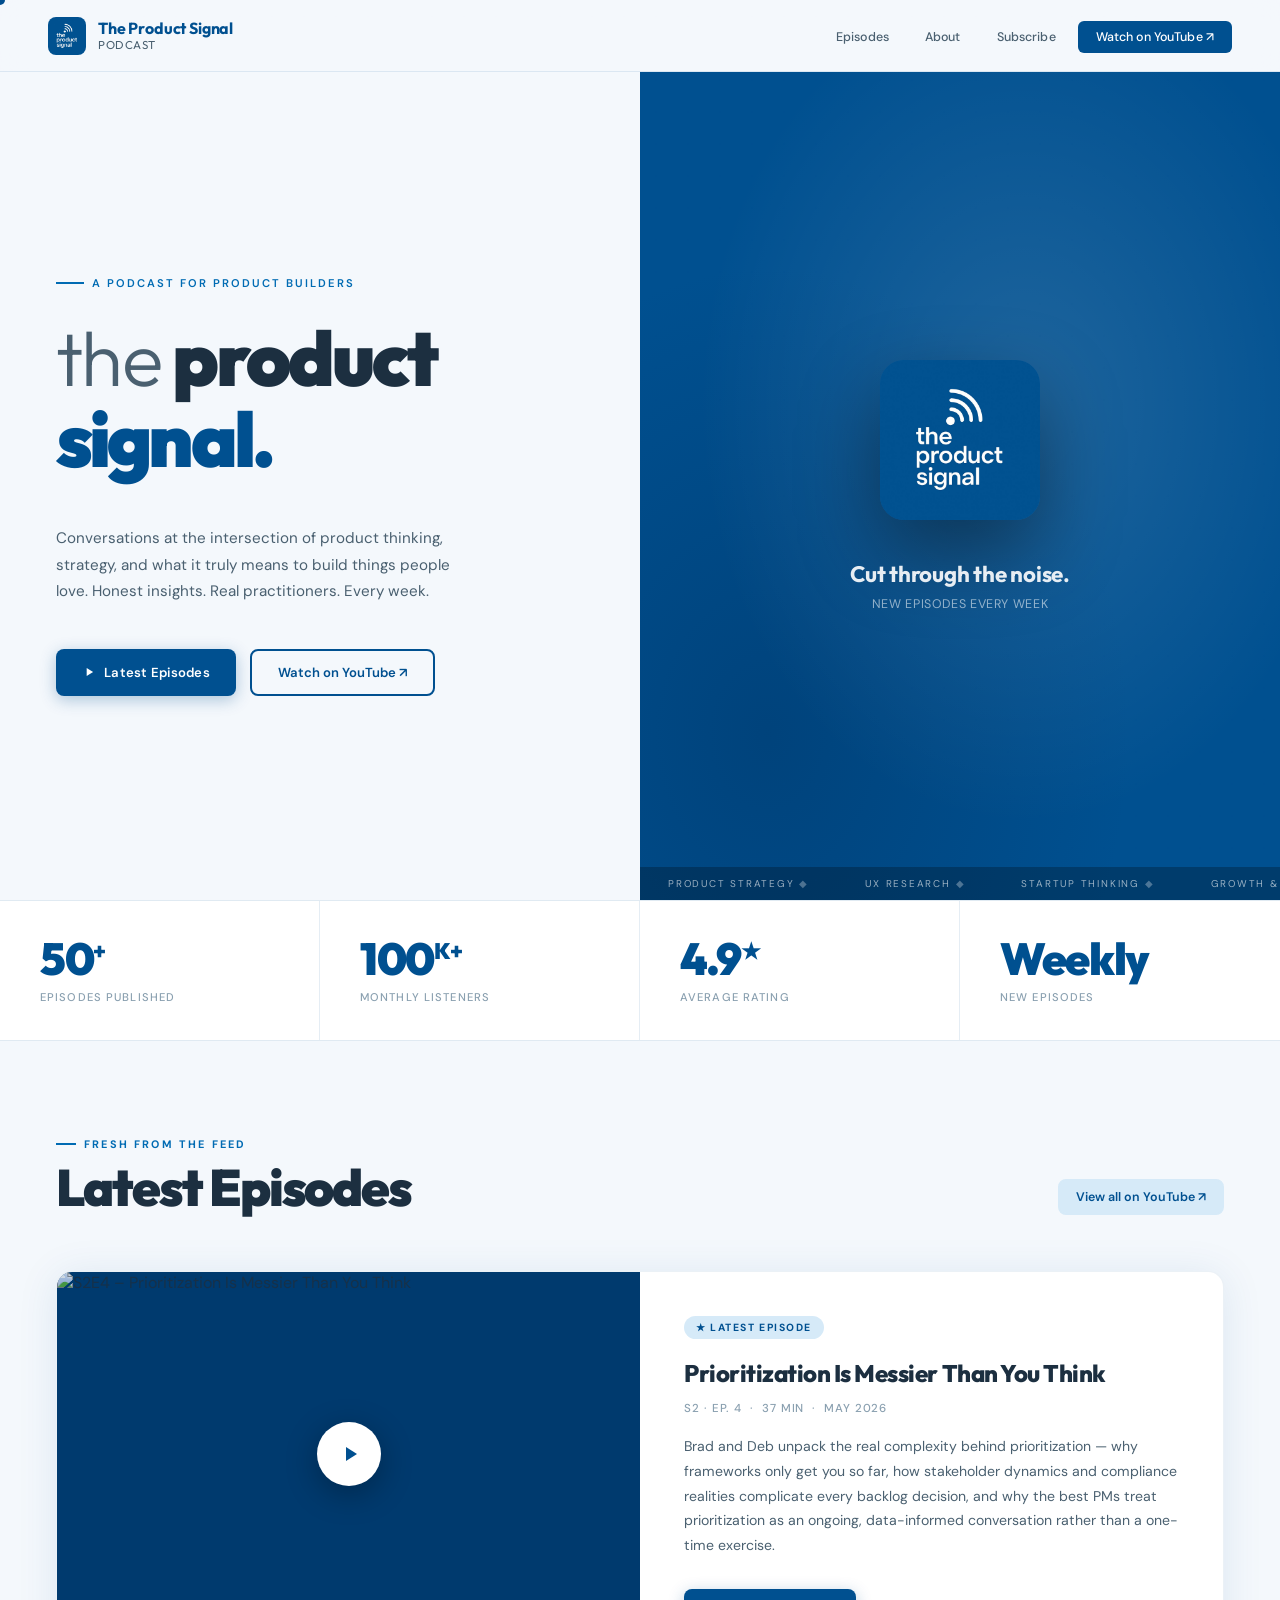
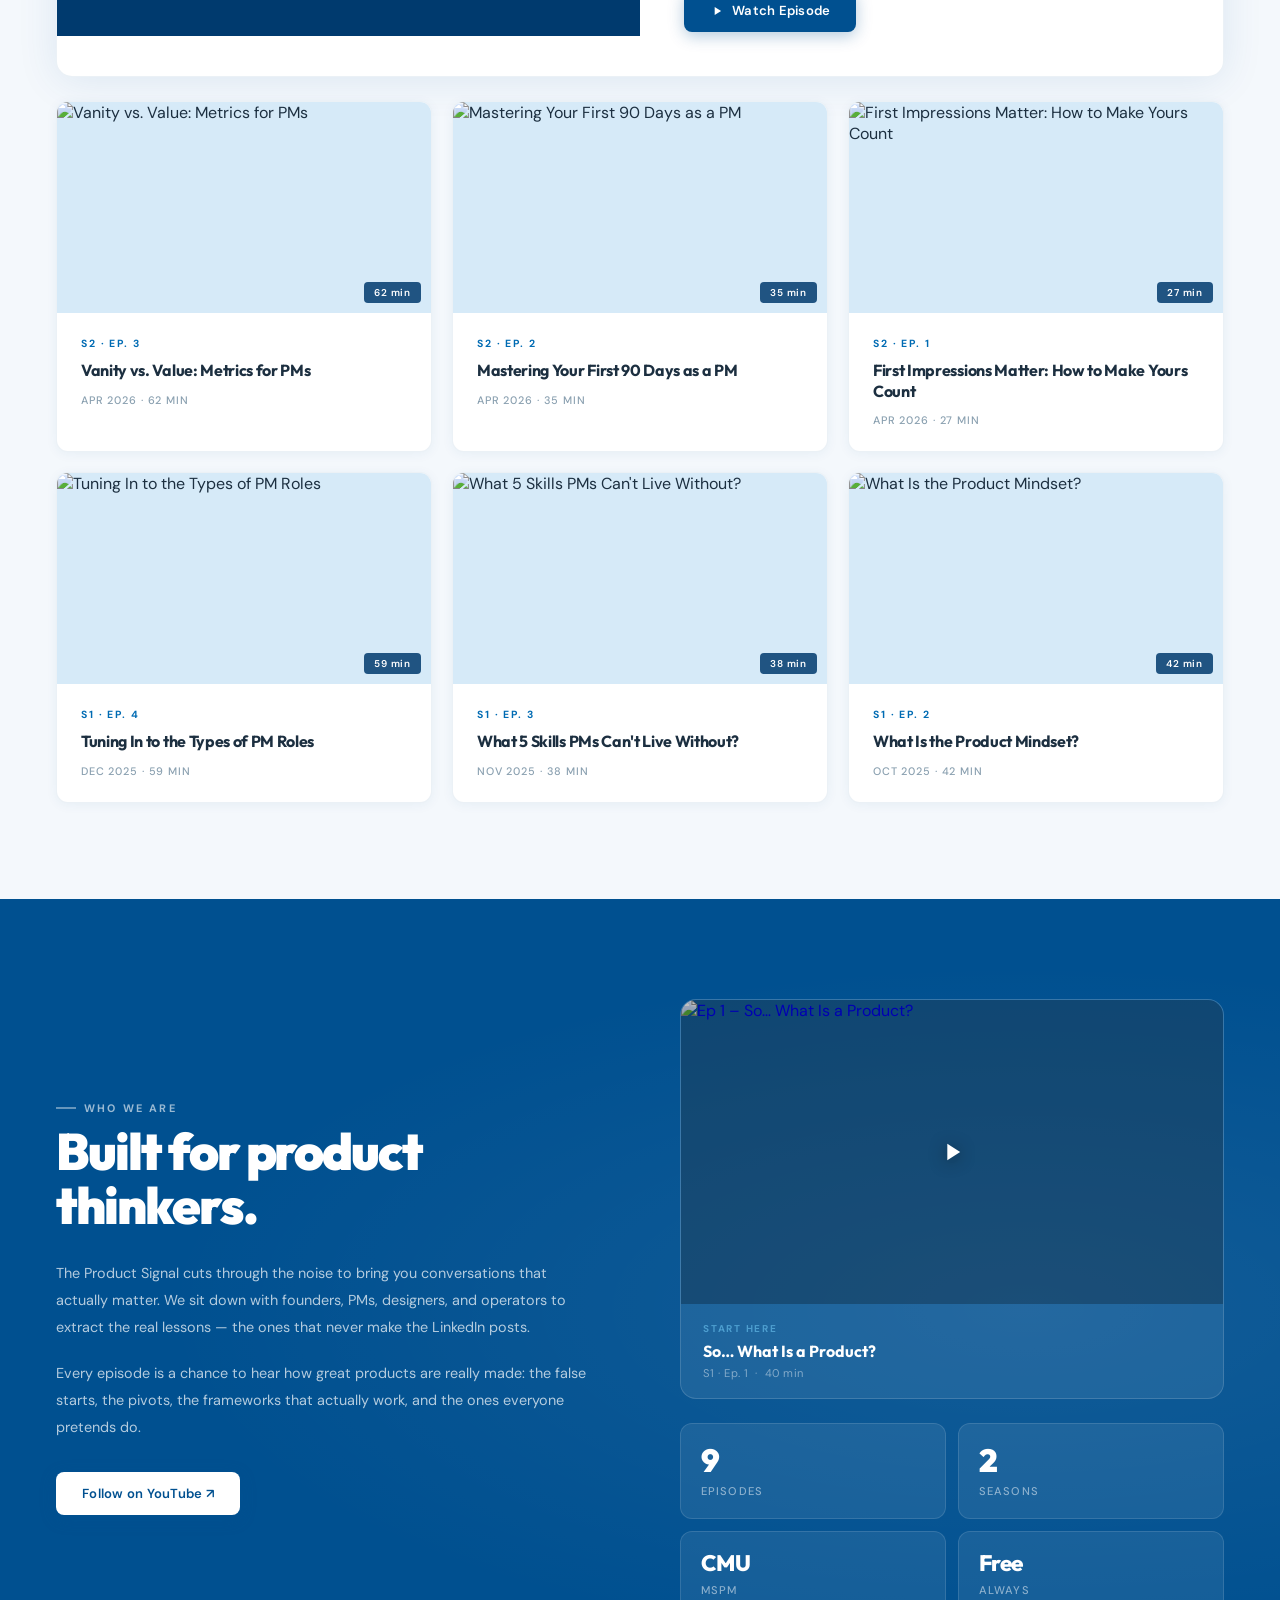
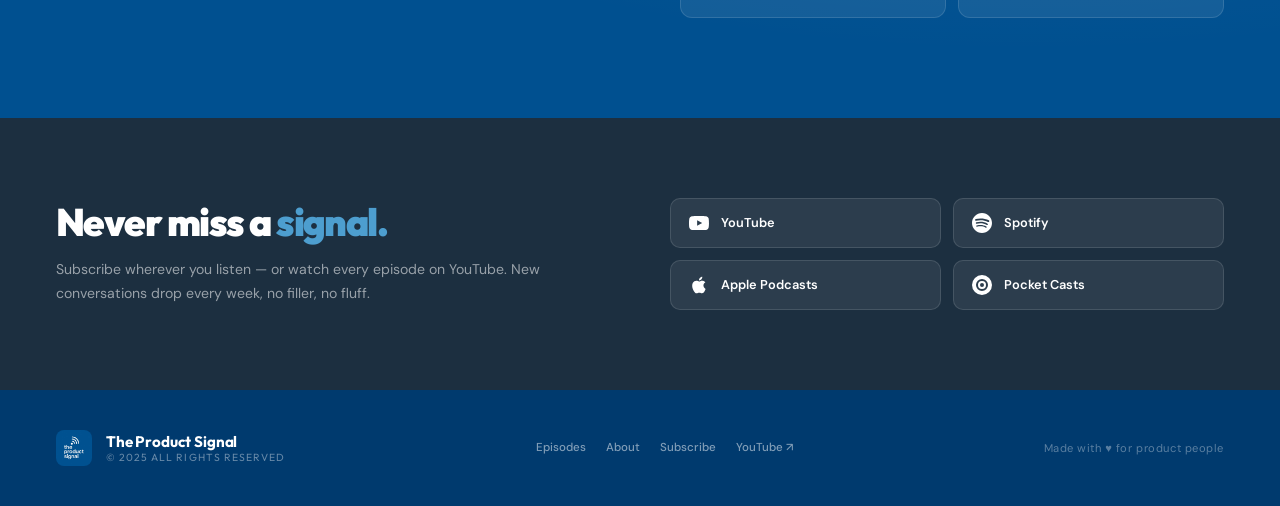
==== index.html @ 803beaf7 "Replace placeholder episode data with real YouTube content - Swap all picsum.photos thumbnails for r" ====
<!DOCTYPE html>
<html lang="en">
<head>
<meta charset="UTF-8">
<meta name="viewport" content="width=device-width, initial-scale=1.0">
<title>The Product Signal — Podcast</title>
<link rel="preconnect" href="https://fonts.googleapis.com">
<link rel="preconnect" href="https://fonts.gstatic.com" crossorigin>
<link href="https://fonts.googleapis.com/css2?family=Outfit:wght@300;400;500;600;700;800;900&family=DM+Sans:ital,opsz,wght@0,9..40,300;0,9..40,400;0,9..40,500;0,9..40,600;1,9..40,400&display=swap" rel="stylesheet">

<style>
  /* ════════════════════════════════════════
     COLOR PALETTE — derived from logo
     ════════════════════════════════════════
     Primary Blue   #005090  (logo bg, dominant)
     Deep Blue      #003a6e  (darker depth)
     Royal Blue     #006bb3  (mid highlight)
     Sky Blue       #4d9ecf  (lighter accent)
     Ice Blue       #d6eaf8  (very light tint)
     White          #ffffff  (logo text/icons)
     Off-White      #f4f8fc  (page background)
     Slate          #2c3e50  (dark text)
  ════════════════════════════════════════ */

  :root {
    --primary:    #005090;
    --primary-dk: #003a6e;
    --primary-lt: #006bb3;
    --accent:     #4d9ecf;
    --ice:        #d6eaf8;
    --white:      #ffffff;
    --off-white:  #f4f8fc;
    --slate:      #1c2f40;
    --slate-mid:  #4a6070;
    --slate-lt:   #8aa0b0;
    --card-bg:    #eaf3fb;
  }

  *, *::before, *::after { box-sizing: border-box; margin: 0; padding: 0; }
  html { scroll-behavior: smooth; }

  body {
    font-family: 'DM Sans', sans-serif;
    background: var(--off-white);
    color: var(--slate);
    overflow-x: hidden;
    cursor: none;
  }

  /* Custom cursor */
  .cursor {
    position: fixed;
    width: 10px; height: 10px;
    background: var(--primary);
    border-radius: 50%;
    pointer-events: none;
    z-index: 9999;
    transform: translate(-50%, -50%);
    transition: width 0.2s ease, height 0.2s ease, opacity 0.2s;
    mix-blend-mode: multiply;
  }
  .cursor.hover { width: 36px; height: 36px; opacity: 0.4; }

  /* Subtle dot-grid background */
  body::after {
    content: '';
    position: fixed; inset: 0;
    background-image: radial-gradient(circle, #005090 1px, transparent 1px);
    background-size: 32px 32px;
    opacity: 0.04;
    pointer-events: none;
    z-index: 0;
  }

  /* ─── NAV ─── */
  nav {
    position: fixed; top: 0; left: 0; right: 0;
    display: flex; justify-content: space-between; align-items: center;
    padding: 0 48px;
    height: 72px;
    background: rgba(244, 248, 252, 0.88);
    backdrop-filter: blur(12px);
    -webkit-backdrop-filter: blur(12px);
    border-bottom: 1px solid rgba(0, 80, 144, 0.1);
    z-index: 100;
  }

  .nav-logo {
    display: flex; align-items: center; gap: 12px;
    text-decoration: none;
  }

  .nav-logo img {
    height: 38px; width: 38px;
    border-radius: 8px;
    object-fit: cover;
  }

  .nav-logo-text {
    font-family: 'Outfit', sans-serif;
    font-weight: 700;
    font-size: 1rem;
    color: var(--primary);
    letter-spacing: -0.01em;
    line-height: 1.2;
  }

  .nav-logo-text span {
    display: block;
    font-weight: 400;
    font-size: 0.72rem;
    color: var(--slate-mid);
    letter-spacing: 0.05em;
    text-transform: uppercase;
  }

  .nav-links { display: flex; gap: 8px; list-style: none; align-items: center; }

  .nav-links a {
    font-size: 0.78rem;
    font-weight: 500;
    letter-spacing: 0.01em;
    text-decoration: none;
    color: var(--slate-mid);
    padding: 6px 14px;
    border-radius: 6px;
    transition: background 0.2s, color 0.2s;
  }

  .nav-links a:hover { background: var(--ice); color: var(--primary); }

  .nav-links .nav-cta {
    background: var(--primary);
    color: white;
    padding: 8px 18px;
  }

  .nav-links .nav-cta:hover { background: var(--primary-dk); color: white; }

  /* ─── HERO ─── */
  .hero {
    min-height: 100vh;
    display: grid;
    grid-template-columns: 1fr 1fr;
    position: relative; overflow: hidden;
    padding-top: 72px;
  }

  .hero-left {
    padding: 80px 56px 80px 56px;
    display: flex; flex-direction: column; justify-content: center;
    position: relative; z-index: 2;
    background: var(--off-white);
  }

  .hero-eyebrow {
    display: inline-flex; align-items: center; gap: 8px;
    font-size: 0.7rem; font-weight: 600;
    letter-spacing: 0.18em; text-transform: uppercase;
    color: var(--primary-lt);
    margin-bottom: 28px;
    opacity: 0; animation: fadeUp 0.7s ease 0.2s forwards;
  }

  .hero-eyebrow::before {
    content: '';
    display: block; width: 28px; height: 2px;
    background: var(--primary-lt);
  }

  .hero-title {
    font-family: 'Outfit', sans-serif;
    font-size: clamp(3.2rem, 6vw, 5.5rem);
    font-weight: 900;
    line-height: 1.05;
    letter-spacing: -0.04em;
    color: var(--slate);
    padding-bottom: 0.1em;
    overflow: visible;
    opacity: 0; animation: fadeUp 0.7s ease 0.35s forwards;
  }

  .hero-title .word-signal {
    color: var(--primary);
    display: block;
    padding-bottom: 0.08em;
    font-weight: 900;
    letter-spacing: -0.05em;
  }

  .hero-title .word-the { color: var(--slate-mid); font-weight: 300; letter-spacing: -0.02em; }

  .hero-desc {
    margin-top: 32px;
    font-size: 0.95rem; line-height: 1.75;
    color: var(--slate-mid);
    max-width: 400px;
    opacity: 0; animation: fadeUp 0.7s ease 0.5s forwards;
  }

  .hero-cta {
    margin-top: 44px;
    display: flex; gap: 14px; flex-wrap: wrap;
    opacity: 0; animation: fadeUp 0.7s ease 0.65s forwards;
  }

  .btn-primary {
    display: inline-flex; align-items: center; gap: 8px;
    padding: 13px 26px;
    background: var(--primary); color: white;
    font-family: 'DM Sans', sans-serif;
    font-size: 0.82rem; font-weight: 600;
    letter-spacing: 0.02em;
    text-decoration: none; border: none;
    border-radius: 8px; cursor: pointer;
    transition: background 0.2s, transform 0.15s, box-shadow 0.2s;
    box-shadow: 0 4px 16px rgba(0,80,144,0.3);
  }

  .btn-primary:hover {
    background: var(--primary-dk);
    transform: translateY(-2px);
    box-shadow: 0 8px 24px rgba(0,80,144,0.4);
  }

  .btn-secondary {
    display: inline-flex; align-items: center; gap: 8px;
    padding: 13px 26px;
    background: transparent; color: var(--primary);
    font-family: 'DM Sans', sans-serif;
    font-size: 0.82rem; font-weight: 600;
    text-decoration: none;
    border: 2px solid var(--primary);
    border-radius: 8px; cursor: pointer;
    transition: background 0.2s, color 0.2s;
  }

  .btn-secondary:hover { background: var(--primary); color: white; }

  /* Hero right — branded panel */
  .hero-right {
    background: var(--primary);
    position: relative; overflow: hidden;
    display: flex; align-items: center; justify-content: center;
  }

  /* Subtle radial shimmer */
  .hero-right::before {
    content: '';
    position: absolute; inset: 0;
    background: radial-gradient(ellipse at 60% 40%, rgba(255,255,255,0.12) 0%, transparent 60%),
                radial-gradient(ellipse at 20% 80%, rgba(0,58,110,0.6) 0%, transparent 50%);
  }

  .hero-art {
    position: relative; z-index: 2;
    display: flex; flex-direction: column;
    align-items: center; gap: 40px;
    padding: 60px 40px;
  }

  .hero-logo-large {
    width: 160px; height: 160px;
    border-radius: 24px;
    overflow: hidden;
    box-shadow: 0 32px 80px rgba(0,0,0,0.4);
    opacity: 0; animation: fadeUp 0.8s ease 0.5s forwards;
  }

  .hero-logo-large img { width: 100%; height: 100%; object-fit: cover; }

  /* Signal rings around logo */
  .signal-rings {
    position: absolute;
    width: 400px; height: 400px;
    top: 50%; left: 50%;
    transform: translate(-50%, -50%);
  }

  .ring {
    position: absolute; border-radius: 50%;
    border: 1px solid rgba(255,255,255,0.15);
    top: 50%; left: 50%;
    transform: translate(-50%, -50%) scale(0);
    animation: expandRing 4s ease-out infinite;
  }

  .ring:nth-child(1) { width: 200px; height: 200px; animation-delay: 0s; border-color: rgba(255,255,255,0.3); }
  .ring:nth-child(2) { width: 280px; height: 280px; animation-delay: 1s; }
  .ring:nth-child(3) { width: 360px; height: 360px; animation-delay: 2s; }
  .ring:nth-child(4) { width: 440px; height: 440px; animation-delay: 3s; }

  .hero-tagline {
    text-align: center;
    color: rgba(255,255,255,0.9);
    font-family: 'Outfit', sans-serif;
    font-size: 1.4rem; font-weight: 700;
    letter-spacing: -0.01em;
    opacity: 0; animation: fadeUp 0.8s ease 0.7s forwards;
  }

  .hero-tagline small {
    display: block;
    font-family: 'DM Sans', sans-serif;
    font-size: 0.78rem; font-weight: 400;
    color: rgba(255,255,255,0.55);
    margin-top: 8px; letter-spacing: 0.05em;
    text-transform: uppercase;
  }

  /* Scrolling ticker */
  .hero-ticker {
    position: absolute; bottom: 0; left: 0; right: 0;
    background: rgba(0,0,0,0.25);
    padding: 10px 0; overflow: hidden;
  }

  .ticker-inner {
    display: flex; white-space: nowrap;
    animation: ticker 22s linear infinite;
    font-size: 0.62rem; letter-spacing: 0.18em;
    text-transform: uppercase; color: rgba(255,255,255,0.6);
  }

  .ticker-item { padding: 0 28px; flex-shrink: 0; }
  .ticker-dot { color: rgba(255,255,255,0.3); }

  /* ─── STATS ─── */
  .stats-band {
    display: grid; grid-template-columns: repeat(4, 1fr);
    border-top: 1px solid rgba(0,80,144,0.12);
    border-bottom: 1px solid rgba(0,80,144,0.12);
    background: white;
    position: relative; z-index: 1;
  }

  .stat {
    padding: 36px 40px;
    border-right: 1px solid rgba(0,80,144,0.1);
    transition: background 0.2s;
  }

  .stat:last-child { border-right: none; }
  .stat:hover { background: var(--ice); }

  .stat-num {
    font-family: 'Outfit', sans-serif;
    font-size: 2.8rem; font-weight: 900;
    letter-spacing: -0.03em;
    color: var(--primary); line-height: 1;
  }

  .stat-num sup { font-size: 1.4rem; }

  .stat-label {
    font-size: 0.7rem; font-weight: 500;
    letter-spacing: 0.1em; text-transform: uppercase;
    color: var(--slate-lt); margin-top: 8px;
  }

  /* ─── SECTION COMMON ─── */
  .section { padding: 96px 56px; }

  .section-header {
    display: flex; justify-content: space-between; align-items: flex-end;
    margin-bottom: 56px;
  }

  .section-label {
    font-size: 0.68rem; font-weight: 700;
    letter-spacing: 0.2em; text-transform: uppercase;
    color: var(--primary-lt); margin-bottom: 10px;
    display: flex; align-items: center; gap: 8px;
  }

  .section-label::before {
    content: '';
    display: block; width: 20px; height: 2px;
    background: var(--primary-lt);
  }

  .section-title {
    font-family: 'Outfit', sans-serif;
    font-size: clamp(2rem, 4vw, 3.2rem);
    font-weight: 900; line-height: 1.05;
    letter-spacing: -0.04em; color: var(--slate);
  }

  .see-all {
    font-size: 0.78rem; font-weight: 600;
    text-decoration: none; color: var(--primary);
    display: inline-flex; align-items: center; gap: 6px;
    padding: 8px 16px; border: 2px solid var(--ice);
    border-radius: 8px; background: var(--ice);
    transition: background 0.2s, border-color 0.2s;
    white-space: nowrap;
  }

  .see-all:hover { background: var(--primary); color: white; border-color: var(--primary); }

  /* ─── FEATURED EPISODE ─── */
  .featured-episode {
    display: grid; grid-template-columns: 1fr 1fr;
    background: white;
    border-radius: 16px; overflow: hidden;
    box-shadow: 0 4px 40px rgba(0,80,144,0.1);
    margin-bottom: 24px;
    border: 1px solid rgba(0,80,144,0.08);
  }

  .featured-thumb {
    position: relative; overflow: hidden;
    aspect-ratio: 16/10; background: var(--primary-dk);
  }

  .featured-thumb img {
    width: 100%; height: 100%; object-fit: cover;
    opacity: 0.8; transition: opacity 0.3s, transform 0.4s;
  }

  .featured-episode:hover .featured-thumb img { opacity: 0.9; transform: scale(1.03); }

  .play-overlay {
    position: absolute; inset: 0;
    display: flex; align-items: center; justify-content: center;
    background: linear-gradient(to top, rgba(0,58,110,0.6) 0%, transparent 60%);
  }

  .play-btn {
    width: 64px; height: 64px; border-radius: 50%;
    background: white;
    display: flex; align-items: center; justify-content: center;
    box-shadow: 0 8px 32px rgba(0,0,0,0.3);
    transition: transform 0.2s, box-shadow 0.2s;
  }

  .play-btn:hover { transform: scale(1.1); box-shadow: 0 12px 40px rgba(0,0,0,0.4); }
  .play-btn svg { width: 24px; height: 24px; fill: var(--primary); margin-left: 3px; }

  .featured-info {
    padding: 44px;
    display: flex; flex-direction: column; justify-content: center;
  }

  .ep-badge {
    display: inline-flex; align-items: center; gap: 6px;
    font-size: 0.65rem; font-weight: 700;
    letter-spacing: 0.15em; text-transform: uppercase;
    color: var(--primary); background: var(--ice);
    padding: 5px 12px; border-radius: 20px;
    margin-bottom: 20px; width: fit-content;
  }

  .ep-title {
    font-family: 'Outfit', sans-serif;
    font-size: 1.5rem; font-weight: 800; line-height: 1.2;
    letter-spacing: -0.02em;
    color: var(--slate); margin-bottom: 14px;
  }

  .ep-meta {
    font-size: 0.72rem; font-weight: 500;
    letter-spacing: 0.08em; text-transform: uppercase;
    color: var(--slate-lt); margin-bottom: 18px;
  }

  .ep-desc {
    font-size: 0.88rem; line-height: 1.75;
    color: var(--slate-mid); margin-bottom: 32px;
  }

  /* ─── EPISODE GRID ─── */
  .episodes-grid {
    display: grid; grid-template-columns: repeat(3, 1fr);
    gap: 20px;
  }

  .episode-card {
    background: white;
    border-radius: 12px; overflow: hidden;
    border: 1px solid rgba(0,80,144,0.08);
    text-decoration: none; color: var(--slate);
    display: block;
    transition: transform 0.2s, box-shadow 0.2s, border-color 0.2s;
    box-shadow: 0 2px 12px rgba(0,80,144,0.06);
  }

  .episode-card:hover {
    transform: translateY(-4px);
    box-shadow: 0 16px 48px rgba(0,80,144,0.15);
    border-color: rgba(0,80,144,0.2);
  }

  .episode-thumb {
    aspect-ratio: 16/9; overflow: hidden;
    position: relative; background: var(--ice);
  }

  .episode-thumb img {
    width: 100%; height: 100%; object-fit: cover;
    transition: transform 0.4s ease;
  }

  .episode-card:hover .episode-thumb img { transform: scale(1.05); }

  .ep-duration {
    position: absolute; bottom: 10px; right: 10px;
    background: rgba(0,58,110,0.85);
    color: white; font-size: 0.62rem;
    font-weight: 600; letter-spacing: 0.08em;
    padding: 4px 10px; border-radius: 4px;
  }

  .episode-body { padding: 24px; }

  .ep-num {
    font-size: 0.65rem; font-weight: 700;
    letter-spacing: 0.18em; text-transform: uppercase;
    color: var(--primary-lt); margin-bottom: 10px;
  }

  .ep-card-title {
    font-family: 'Outfit', sans-serif;
    font-size: 1rem; font-weight: 700; line-height: 1.3;
    letter-spacing: -0.02em;
    color: var(--slate); margin-bottom: 12px;
  }

  .ep-card-meta {
    font-size: 0.68rem; font-weight: 500;
    letter-spacing: 0.08em; text-transform: uppercase;
    color: var(--slate-lt);
  }

  /* ─── ABOUT ─── */
  .about-section {
    background: var(--primary);
    padding: 100px 56px;
    display: grid; grid-template-columns: 1fr 1fr;
    gap: 80px; align-items: center;
    position: relative; overflow: hidden;
  }

  .about-section::before {
    content: '';
    position: absolute; inset: 0;
    background: radial-gradient(ellipse at 80% 50%, rgba(255,255,255,0.07) 0%, transparent 60%);
    pointer-events: none;
  }

  .about-left { position: relative; z-index: 2; }
  .about-left .section-label { color: rgba(255,255,255,0.6); }
  .about-left .section-label::before { background: rgba(255,255,255,0.4); }
  .about-left .section-title { color: white; margin-bottom: 28px; }

  .about-text {
    font-size: 0.9rem; line-height: 1.85;
    color: rgba(255,255,255,0.7); margin-bottom: 20px;
  }

  .about-right { position: relative; z-index: 2; }

  /* Palette display card */
  .start-here-card {
    display: block; text-decoration: none;
    background: rgba(255,255,255,0.08);
    border: 1px solid rgba(255,255,255,0.15);
    border-radius: 16px; overflow: hidden; margin-bottom: 24px;
    transition: transform 0.2s, box-shadow 0.2s;
  }
  .start-here-card:hover { transform: translateY(-3px); box-shadow: 0 16px 40px rgba(0,0,0,0.3); }

  .start-here-thumb {
    position: relative; overflow: hidden;
  }
  .start-here-thumb img {
    width: 100%; display: block;
    aspect-ratio: 16/9; object-fit: cover;
    transition: transform 0.3s;
  }
  .start-here-card:hover .start-here-thumb img { transform: scale(1.03); }

  .start-here-play {
    position: absolute; inset: 0;
    display: flex; align-items: center; justify-content: center;
    background: rgba(0,0,0,0.25);
    transition: background 0.2s;
  }
  .start-here-card:hover .start-here-play { background: rgba(0,80,144,0.5); }

  .start-here-play svg {
    filter: drop-shadow(0 2px 8px rgba(0,0,0,0.5));
  }

  .start-here-body {
    padding: 18px 22px;
  }
  .start-here-label {
    font-size: 0.62rem; font-weight: 700;
    letter-spacing: 0.18em; text-transform: uppercase;
    color: var(--accent); margin-bottom: 6px;
  }
  .start-here-title {
    font-family: 'Outfit', sans-serif;
    font-size: 1rem; font-weight: 700;
    color: white; line-height: 1.3; margin-bottom: 4px;
  }
  .start-here-meta {
    font-size: 0.7rem; color: rgba(255,255,255,0.45);
    letter-spacing: 0.04em;
  }

  .stats-mini {
    display: grid; grid-template-columns: 1fr 1fr;
    gap: 12px;
  }

  .stat-mini {
    background: rgba(255,255,255,0.08);
    border: 1px solid rgba(255,255,255,0.12);
    border-radius: 12px; padding: 20px;
  }

  .stat-mini .stat-num {
    font-size: 2rem; color: white;
  }

  .stat-mini .stat-label { color: rgba(255,255,255,0.5); }

  /* ─── SUBSCRIBE ─── */
  .subscribe-section {
    background: var(--slate);
    padding: 80px 56px;
    display: grid; grid-template-columns: 1fr 1fr;
    gap: 60px; align-items: center;
  }

  .subscribe-title {
    font-family: 'Outfit', sans-serif;
    font-size: clamp(1.8rem, 3vw, 2.8rem);
    font-weight: 900; line-height: 1.05;
    letter-spacing: -0.04em; color: white;
    margin-bottom: 16px;
  }

  .subscribe-title span { color: var(--accent); }

  .subscribe-desc {
    font-size: 0.88rem; line-height: 1.7;
    color: rgba(255,255,255,0.55);
  }

  .subscribe-platforms {
    display: grid; grid-template-columns: 1fr 1fr;
    gap: 12px;
  }

  .platform-btn {
    display: flex; align-items: center; gap: 12px;
    padding: 14px 18px;
    background: rgba(255,255,255,0.07);
    color: white; text-decoration: none;
    font-size: 0.8rem; font-weight: 600;
    border: 1px solid rgba(255,255,255,0.12);
    border-radius: 10px;
    transition: background 0.2s, border-color 0.2s, transform 0.15s;
  }

  .platform-btn:hover {
    background: var(--primary); border-color: var(--primary);
    transform: translateY(-2px);
  }

  .platform-icon { width: 20px; height: 20px; flex-shrink: 0; }

  /* ─── FOOTER ─── */
  footer {
    background: var(--primary-dk);
    padding: 40px 56px;
    display: flex; justify-content: space-between; align-items: center;
  }

  .footer-left { display: flex; align-items: center; gap: 14px; }

  .footer-logo-img {
    height: 36px; width: 36px; border-radius: 8px; overflow: hidden;
  }

  .footer-logo-img img { width: 100%; height: 100%; object-fit: cover; }

  .footer-logo-text {
    font-family: 'Outfit', sans-serif;
    font-weight: 700; font-size: 0.95rem;
    color: white; letter-spacing: -0.01em;
  }

  .footer-logo-text span {
    display: block; font-weight: 400; font-size: 0.65rem;
    color: rgba(255,255,255,0.4); letter-spacing: 0.1em;
    text-transform: uppercase;
  }

  .footer-copy {
    font-size: 0.7rem; color: rgba(255,255,255,0.35);
    letter-spacing: 0.05em;
  }

  .footer-links { display: flex; gap: 20px; }
  .footer-links a {
    font-size: 0.72rem; font-weight: 500;
    color: rgba(255,255,255,0.5); text-decoration: none;
    transition: color 0.2s;
  }
  .footer-links a:hover { color: white; }

  /* ─── ANIMATIONS ─── */
  @keyframes fadeUp {
    from { opacity: 0; transform: translateY(24px); }
    to   { opacity: 1; transform: translateY(0); }
  }

  @keyframes expandRing {
    0%   { transform: translate(-50%, -50%) scale(0); opacity: 0.8; }
    100% { transform: translate(-50%, -50%) scale(1); opacity: 0; }
  }

  @keyframes ticker {
    from { transform: translateX(0); }
    to   { transform: translateX(-50%); }
  }

  .reveal {
    opacity: 0; transform: translateY(32px);
    transition: opacity 0.65s ease, transform 0.65s ease;
  }
  .reveal.visible { opacity: 1; transform: none; }

  /* ─── RESPONSIVE ─── */
  @media (max-width: 960px) {
    nav { padding: 0 24px; }
    .hero { grid-template-columns: 1fr; }
    .hero-right { height: 340px; }
    .hero-left { padding: 60px 28px 60px; }
    .stats-band { grid-template-columns: 1fr 1fr; }
    .featured-episode { grid-template-columns: 1fr; }
    .episodes-grid { grid-template-columns: 1fr 1fr; gap: 16px; }
    .section { padding: 60px 28px; }
    .about-section { grid-template-columns: 1fr; gap: 40px; padding: 60px 28px; }
    .subscribe-section { grid-template-columns: 1fr; padding: 60px 28px; }
    .subscribe-platforms { grid-template-columns: 1fr; }
    footer { flex-direction: column; gap: 20px; padding: 32px 28px; text-align: center; }
    .footer-links { justify-content: center; }
  }

  @media (max-width: 600px) {
    .episodes-grid { grid-template-columns: 1fr; }
    .nav-links li:not(:last-child) { display: none; }
    .stats-band { grid-template-columns: 1fr 1fr; }
    .hero-cta { flex-direction: column; }
    .section-header { flex-direction: column; align-items: flex-start; gap: 16px; }
  }
</style>
</head>
<body>

<div class="cursor" id="cursor"></div>

<!-- NAV -->
<nav>
  <a href="#" class="nav-logo">
    <img src="[data-uri]" alt="The Product Signal">
    <div class="nav-logo-text">
      The Product Signal
      <span>Podcast</span>
    </div>
  </a>
  <ul class="nav-links">
    <li><a href="#episodes">Episodes</a></li>
    <li><a href="about.html">About</a></li>
    <li><a href="#subscribe">Subscribe</a></li>
    <li><a href="https://www.youtube.com/@theproductsignal" target="_blank" class="nav-cta">Watch on YouTube ↗</a></li>
  </ul>
</nav>

<!-- HERO -->
<section class="hero">
  <div class="hero-left">
    <div class="hero-eyebrow">A podcast for product builders</div>
    <h1 class="hero-title">
      <span class="word-the">the</span>
      product
      <span class="word-signal">signal.</span>
    </h1>
    <p class="hero-desc">
      Conversations at the intersection of product thinking, strategy, and what it truly means to build things people love. Honest insights. Real practitioners. Every week.
    </p>
    <div class="hero-cta">
      <a href="#episodes" class="btn-primary">
        <svg width="14" height="14" viewBox="0 0 24 24" fill="currentColor"><path d="M8 5v14l11-7z"/></svg>
        Latest Episodes
      </a>
      <a href="https://www.youtube.com/@theproductsignal" target="_blank" class="btn-secondary">Watch on YouTube ↗</a>
    </div>
  </div>

  <div class="hero-right">
    <div class="signal-rings">
      <div class="ring"></div>
      <div class="ring"></div>
      <div class="ring"></div>
      <div class="ring"></div>
    </div>
    <div class="hero-art">
      <div class="hero-logo-large">
        <img src="[data-uri]" alt="The Product Signal">
      </div>
      <div class="hero-tagline">
        Cut through the noise.
        <small>New episodes every week</small>
      </div>
    </div>
    <div class="hero-ticker">
      <div class="ticker-inner">
        <span class="ticker-item">Product Strategy <span class="ticker-dot">◆</span></span>
        <span class="ticker-item">UX Research <span class="ticker-dot">◆</span></span>
        <span class="ticker-item">Startup Thinking <span class="ticker-dot">◆</span></span>
        <span class="ticker-item">Growth & Metrics <span class="ticker-dot">◆</span></span>
        <span class="ticker-item">Leadership <span class="ticker-dot">◆</span></span>
        <span class="ticker-item">AI & Product <span class="ticker-dot">◆</span></span>
        <span class="ticker-item">Go-to-Market <span class="ticker-dot">◆</span></span>
        <span class="ticker-item">The Product Signal <span class="ticker-dot">◆</span></span>
        <span class="ticker-item">Product Strategy <span class="ticker-dot">◆</span></span>
        <span class="ticker-item">UX Research <span class="ticker-dot">◆</span></span>
        <span class="ticker-item">Startup Thinking <span class="ticker-dot">◆</span></span>
        <span class="ticker-item">Growth & Metrics <span class="ticker-dot">◆</span></span>
        <span class="ticker-item">Leadership <span class="ticker-dot">◆</span></span>
        <span class="ticker-item">AI & Product <span class="ticker-dot">◆</span></span>
        <span class="ticker-item">Go-to-Market <span class="ticker-dot">◆</span></span>
        <span class="ticker-item">The Product Signal <span class="ticker-dot">◆</span></span>
      </div>
    </div>
  </div>
</section>

<!-- STATS -->
<div class="stats-band">
  <div class="stat reveal">
    <div class="stat-num">50<sup>+</sup></div>
    <div class="stat-label">Episodes Published</div>
  </div>
  <div class="stat reveal" style="transition-delay:0.1s">
    <div class="stat-num">100<sup>K+</sup></div>
    <div class="stat-label">Monthly Listeners</div>
  </div>
  <div class="stat reveal" style="transition-delay:0.2s">
    <div class="stat-num">4.9<sup>★</sup></div>
    <div class="stat-label">Average Rating</div>
  </div>
  <div class="stat reveal" style="transition-delay:0.3s">
    <div class="stat-num">Weekly</div>
    <div class="stat-label">New Episodes</div>
  </div>
</div>

<!-- EPISODES -->
<section class="section" id="episodes">
  <div class="section-header reveal">
    <div>
      <div class="section-label">Fresh from the feed</div>
      <h2 class="section-title">Latest Episodes</h2>
    </div>
    <a href="https://www.youtube.com/@theproductsignal" target="_blank" class="see-all">View all on YouTube ↗</a>
  </div>

  <div class="featured-episode reveal">
    <div class="featured-thumb">
      <img src="https://img.youtube.com/vi/8-VjOmERQ1M/hqdefault.jpg" alt="S2E4 – Prioritization Is Messier Than You Think" loading="lazy">
      <div class="play-overlay">
        <a href="https://www.youtube.com/watch?v=8-VjOmERQ1M" target="_blank" class="play-btn">
          <svg viewBox="0 0 24 24"><path d="M8 5v14l11-7z"/></svg>
        </a>
      </div>
    </div>
    <div class="featured-info">
      <span class="ep-badge">★ Latest Episode</span>
      <h3 class="ep-title">Prioritization Is Messier Than You Think</h3>
      <div class="ep-meta">S2 · Ep. 4 &nbsp;·&nbsp; 37 min &nbsp;·&nbsp; May 2026</div>
      <p class="ep-desc">Brad and Deb unpack the real complexity behind prioritization — why frameworks only get you so far, how stakeholder dynamics and compliance realities complicate every backlog decision, and why the best PMs treat prioritization as an ongoing, data-informed conversation rather than a one-time exercise.</p>
      <a href="https://www.youtube.com/watch?v=8-VjOmERQ1M" target="_blank" class="btn-primary" style="width:fit-content">
        <svg width="14" height="14" viewBox="0 0 24 24" fill="currentColor"><path d="M8 5v14l11-7z"/></svg>
        Watch Episode
      </a>
    </div>
  </div>

  <div class="episodes-grid" style="margin-top:24px">
    <a href="https://www.youtube.com/watch?v=A38xlkTiMd4" target="_blank" class="episode-card reveal">
      <div class="episode-thumb">
        <img src="https://img.youtube.com/vi/A38xlkTiMd4/hqdefault.jpg" alt="Vanity vs. Value: Metrics for PMs" loading="lazy">
        <span class="ep-duration">62 min</span>
      </div>
      <div class="episode-body">
        <div class="ep-num">S2 · Ep. 3</div>
        <div class="ep-card-title">Vanity vs. Value: Metrics for PMs</div>
        <div class="ep-card-meta">Apr 2026 · 62 min</div>
      </div>
    </a>

    <a href="https://www.youtube.com/watch?v=jmn33W2bElM" target="_blank" class="episode-card reveal" style="transition-delay:0.1s">
      <div class="episode-thumb">
        <img src="https://img.youtube.com/vi/jmn33W2bElM/hqdefault.jpg" alt="Mastering Your First 90 Days as a PM" loading="lazy">
        <span class="ep-duration">35 min</span>
      </div>
      <div class="episode-body">
        <div class="ep-num">S2 · Ep. 2</div>
        <div class="ep-card-title">Mastering Your First 90 Days as a PM</div>
        <div class="ep-card-meta">Apr 2026 · 35 min</div>
      </div>
    </a>

    <a href="https://www.youtube.com/watch?v=6gVSkrabJuU" target="_blank" class="episode-card reveal" style="transition-delay:0.2s">
      <div class="episode-thumb">
        <img src="https://img.youtube.com/vi/6gVSkrabJuU/hqdefault.jpg" alt="First Impressions Matter: How to Make Yours Count" loading="lazy">
        <span class="ep-duration">27 min</span>
      </div>
      <div class="episode-body">
        <div class="ep-num">S2 · Ep. 1</div>
        <div class="ep-card-title">First Impressions Matter: How to Make Yours Count</div>
        <div class="ep-card-meta">Apr 2026 · 27 min</div>
      </div>
    </a>

    <a href="https://www.youtube.com/watch?v=EGkI9wS7GLQ" target="_blank" class="episode-card reveal">
      <div class="episode-thumb">
        <img src="https://img.youtube.com/vi/EGkI9wS7GLQ/hqdefault.jpg" alt="Tuning In to the Types of PM Roles" loading="lazy">
        <span class="ep-duration">59 min</span>
      </div>
      <div class="episode-body">
        <div class="ep-num">S1 · Ep. 4</div>
        <div class="ep-card-title">Tuning In to the Types of PM Roles</div>
        <div class="ep-card-meta">Dec 2025 · 59 min</div>
      </div>
    </a>

    <a href="https://www.youtube.com/watch?v=Xy0zMNyeXak" target="_blank" class="episode-card reveal" style="transition-delay:0.1s">
      <div class="episode-thumb">
        <img src="https://img.youtube.com/vi/Xy0zMNyeXak/hqdefault.jpg" alt="What 5 Skills PMs Can't Live Without?" loading="lazy">
        <span class="ep-duration">38 min</span>
      </div>
      <div class="episode-body">
        <div class="ep-num">S1 · Ep. 3</div>
        <div class="ep-card-title">What 5 Skills PMs Can't Live Without?</div>
        <div class="ep-card-meta">Nov 2025 · 38 min</div>
      </div>
    </a>

    <a href="https://www.youtube.com/watch?v=6zIp4fNEayY" target="_blank" class="episode-card reveal" style="transition-delay:0.2s">
      <div class="episode-thumb">
        <img src="https://img.youtube.com/vi/6zIp4fNEayY/hqdefault.jpg" alt="What Is the Product Mindset?" loading="lazy">
        <span class="ep-duration">42 min</span>
      </div>
      <div class="episode-body">
        <div class="ep-num">S1 · Ep. 2</div>
        <div class="ep-card-title">What Is the Product Mindset?</div>
        <div class="ep-card-meta">Oct 2025 · 42 min</div>
      </div>
    </a>
  </div>
</section>

<!-- ABOUT -->
<section class="about-section" id="about">
  <div class="about-left reveal">
    <div class="section-label">Who we are</div>
    <h2 class="section-title">Built for product thinkers.</h2>
    <p class="about-text">The Product Signal cuts through the noise to bring you conversations that actually matter. We sit down with founders, PMs, designers, and operators to extract the real lessons — the ones that never make the LinkedIn posts.</p>
    <p class="about-text">Every episode is a chance to hear how great products are really made: the false starts, the pivots, the frameworks that actually work, and the ones everyone pretends do.</p>
    <a href="https://www.youtube.com/@theproductsignal" target="_blank" class="btn-primary" style="margin-top:12px; width:fit-content; background:white; color:var(--primary);">
      Follow on YouTube ↗
    </a>
  </div>

  <div class="about-right reveal" style="transition-delay:0.15s">
    <a href="https://www.youtube.com/watch?v=t0MDn9gP5VM" target="_blank" class="start-here-card">
      <div class="start-here-thumb">
        <img src="https://img.youtube.com/vi/t0MDn9gP5VM/hqdefault.jpg" alt="Ep 1 – So… What Is a Product?" loading="lazy">
        <div class="start-here-play">
          <svg viewBox="0 0 24 24" fill="white" width="28" height="28"><path d="M8 5v14l11-7z"/></svg>
        </div>
      </div>
      <div class="start-here-body">
        <div class="start-here-label">Start Here</div>
        <div class="start-here-title">So… What Is a Product?</div>
        <div class="start-here-meta">S1 · Ep. 1 &nbsp;·&nbsp; 40 min</div>
      </div>
    </a>
    <div class="stats-mini">
      <div class="stat-mini">
        <div class="stat-num">9</div>
        <div class="stat-label">Episodes</div>
      </div>
      <div class="stat-mini">
        <div class="stat-num">2</div>
        <div class="stat-label">Seasons</div>
      </div>
      <div class="stat-mini">
        <div class="stat-num" style="font-size:1.4rem; font-family:'Outfit',sans-serif; font-weight:800;">CMU</div>
        <div class="stat-label">MSPM</div>
      </div>
      <div class="stat-mini">
        <div class="stat-num" style="font-size:1.4rem; font-family:'Outfit',sans-serif; font-weight:800;">Free</div>
        <div class="stat-label">Always</div>
      </div>
    </div>
  </div>
</section>

<!-- SUBSCRIBE -->
<section class="subscribe-section" id="subscribe">
  <div class="reveal">
    <h2 class="subscribe-title">Never miss a <span>signal.</span></h2>
    <p class="subscribe-desc">Subscribe wherever you listen — or watch every episode on YouTube. New conversations drop every week, no filler, no fluff.</p>
  </div>
  <div class="subscribe-platforms reveal" style="transition-delay:0.15s">
    <a href="https://www.youtube.com/@theproductsignal" target="_blank" class="platform-btn">
      <svg class="platform-icon" viewBox="0 0 24 24" fill="white"><path d="M23.5 6.19a3.02 3.02 0 0 0-2.12-2.14C19.54 3.5 12 3.5 12 3.5s-7.54 0-9.38.55A3.02 3.02 0 0 0 .5 6.19C0 8.04 0 12 0 12s0 3.96.5 5.81a3.02 3.02 0 0 0 2.12 2.14C4.46 20.5 12 20.5 12 20.5s7.54 0 9.38-.55a3.02 3.02 0 0 0 2.12-2.14C24 15.96 24 12 24 12s0-3.96-.5-5.81zM9.75 15.27V8.73L15.82 12l-6.07 3.27z"/></svg>
      YouTube
    </a>
    <a href="#" class="platform-btn">
      <svg class="platform-icon" viewBox="0 0 24 24" fill="white"><path d="M12 0C5.4 0 0 5.4 0 12s5.4 12 12 12 12-5.4 12-12S18.66 0 12 0zm5.521 17.34c-.24.359-.66.48-1.021.24-2.82-1.74-6.36-2.101-10.561-1.141-.418.122-.779-.179-.899-.539-.12-.421.18-.78.54-.9 4.56-1.021 8.52-.6 11.64 1.32.42.18.479.659.301 1.02zm1.44-3.3c-.301.42-.841.6-1.262.3-3.239-1.98-8.159-2.58-11.939-1.38-.479.12-1.02-.12-1.14-.6-.12-.48.12-1.021.6-1.141C9.6 9.9 15 10.561 18.72 12.84c.361.181.54.78.241 1.2zm.12-3.36C15.24 8.4 8.82 8.16 5.16 9.301c-.6.179-1.2-.181-1.38-.721-.18-.601.18-1.2.72-1.381 4.26-1.26 11.28-1.02 15.721 1.621.539.3.719 1.02.419 1.56-.299.421-1.02.599-1.559.3z"/></svg>
      Spotify
    </a>
    <a href="#" class="platform-btn">
      <svg class="platform-icon" viewBox="0 0 24 24" fill="white"><path d="M18.71 19.5c-.83 1.24-1.71 2.45-3.05 2.47-1.34.03-1.77-.79-3.29-.79-1.53 0-2 .77-3.27.82-1.31.05-2.3-1.32-3.14-2.53C4.25 17 2.94 12.45 4.7 9.39c.87-1.52 2.43-2.48 4.12-2.51 1.28-.02 2.5.87 3.29.87.78 0 2.26-1.07 3.8-.91.65.03 2.47.26 3.64 1.98l-.09.06c-.22.15-2.18 1.27-2.16 3.8.03 3.02 2.65 4.03 2.68 4.04l-.07.18zM13 3.5c.73-.83 1.94-1.46 2.94-1.5.13 1.17-.34 2.35-1.04 3.19-.69.85-1.83 1.51-2.95 1.42-.15-1.15.41-2.35 1.05-3.11z"/></svg>
      Apple Podcasts
    </a>
    <a href="#" class="platform-btn">
      <svg class="platform-icon" viewBox="0 0 24 24" fill="white"><path d="M12 0a12 12 0 1 0 0 24A12 12 0 0 0 12 0zm0 4.8a7.2 7.2 0 1 1 0 14.4A7.2 7.2 0 0 1 12 4.8zm0 2.4a4.8 4.8 0 1 0 0 9.6 4.8 4.8 0 0 0 0-9.6zm0 2.4a2.4 2.4 0 1 1 0 4.8 2.4 2.4 0 0 1 0-4.8z"/></svg>
      Pocket Casts
    </a>
  </div>
</section>

<!-- FOOTER -->
<footer>
  <div class="footer-left">
    <div class="footer-logo-img">
      <img src="[data-uri]" alt="The Product Signal">
    </div>
    <div class="footer-logo-text">
      The Product Signal
      <span>© 2025 All rights reserved</span>
    </div>
  </div>
  <div class="footer-links">
    <a href="#episodes">Episodes</a>
    <a href="#about">About</a>
    <a href="#subscribe">Subscribe</a>
    <a href="https://www.youtube.com/@theproductsignal" target="_blank">YouTube ↗</a>
  </div>
  <div class="footer-copy">Made with ♥ for product people</div>
</footer>

<script>
  const cursor = document.getElementById('cursor');
  document.addEventListener('mousemove', e => {
    cursor.style.left = e.clientX + 'px';
    cursor.style.top  = e.clientY + 'px';
  });
  document.querySelectorAll('a, button').forEach(el => {
    el.addEventListener('mouseenter', () => cursor.classList.add('hover'));
    el.addEventListener('mouseleave', () => cursor.classList.remove('hover'));
  });

  const observer = new IntersectionObserver(entries => {
    entries.forEach(e => { if (e.isIntersecting) e.target.classList.add('visible'); });
  }, { threshold: 0.1 });
  document.querySelectorAll('.reveal').forEach(r => observer.observe(r));
</script>
</body>
</html>
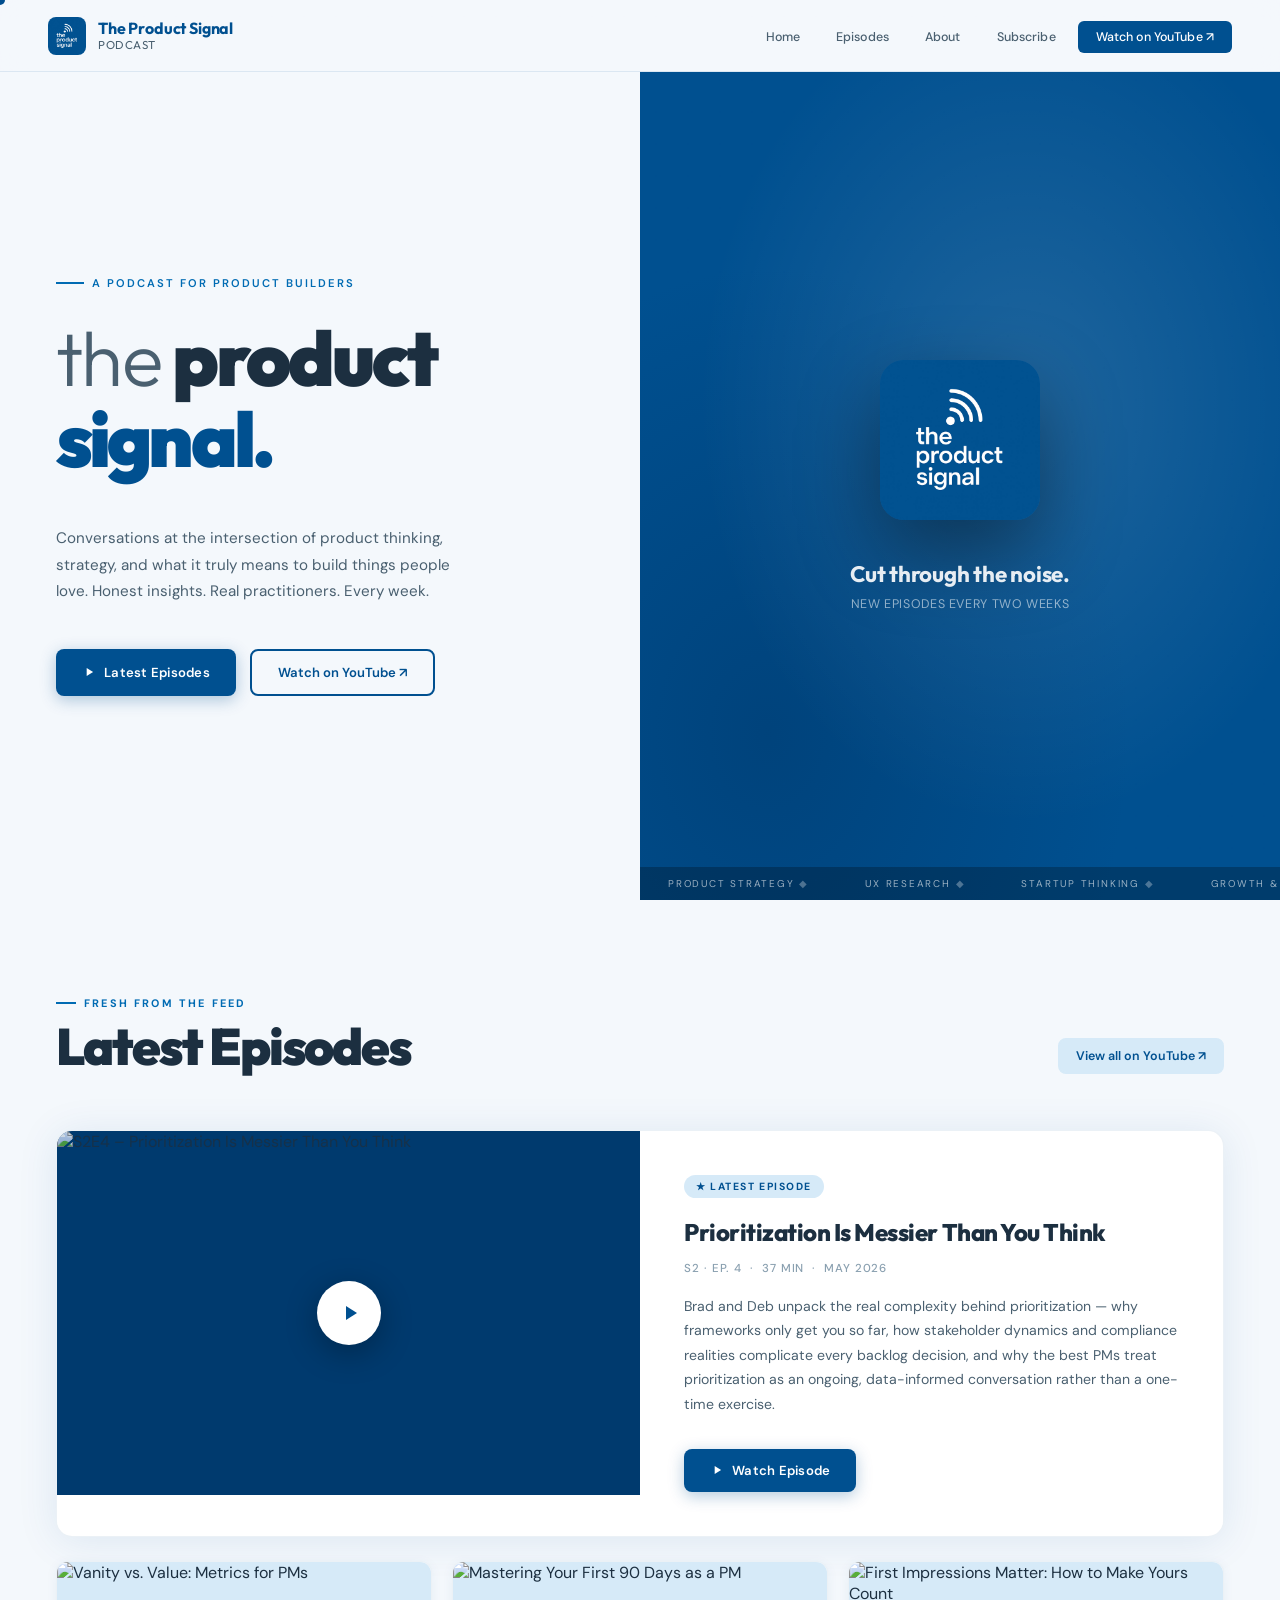
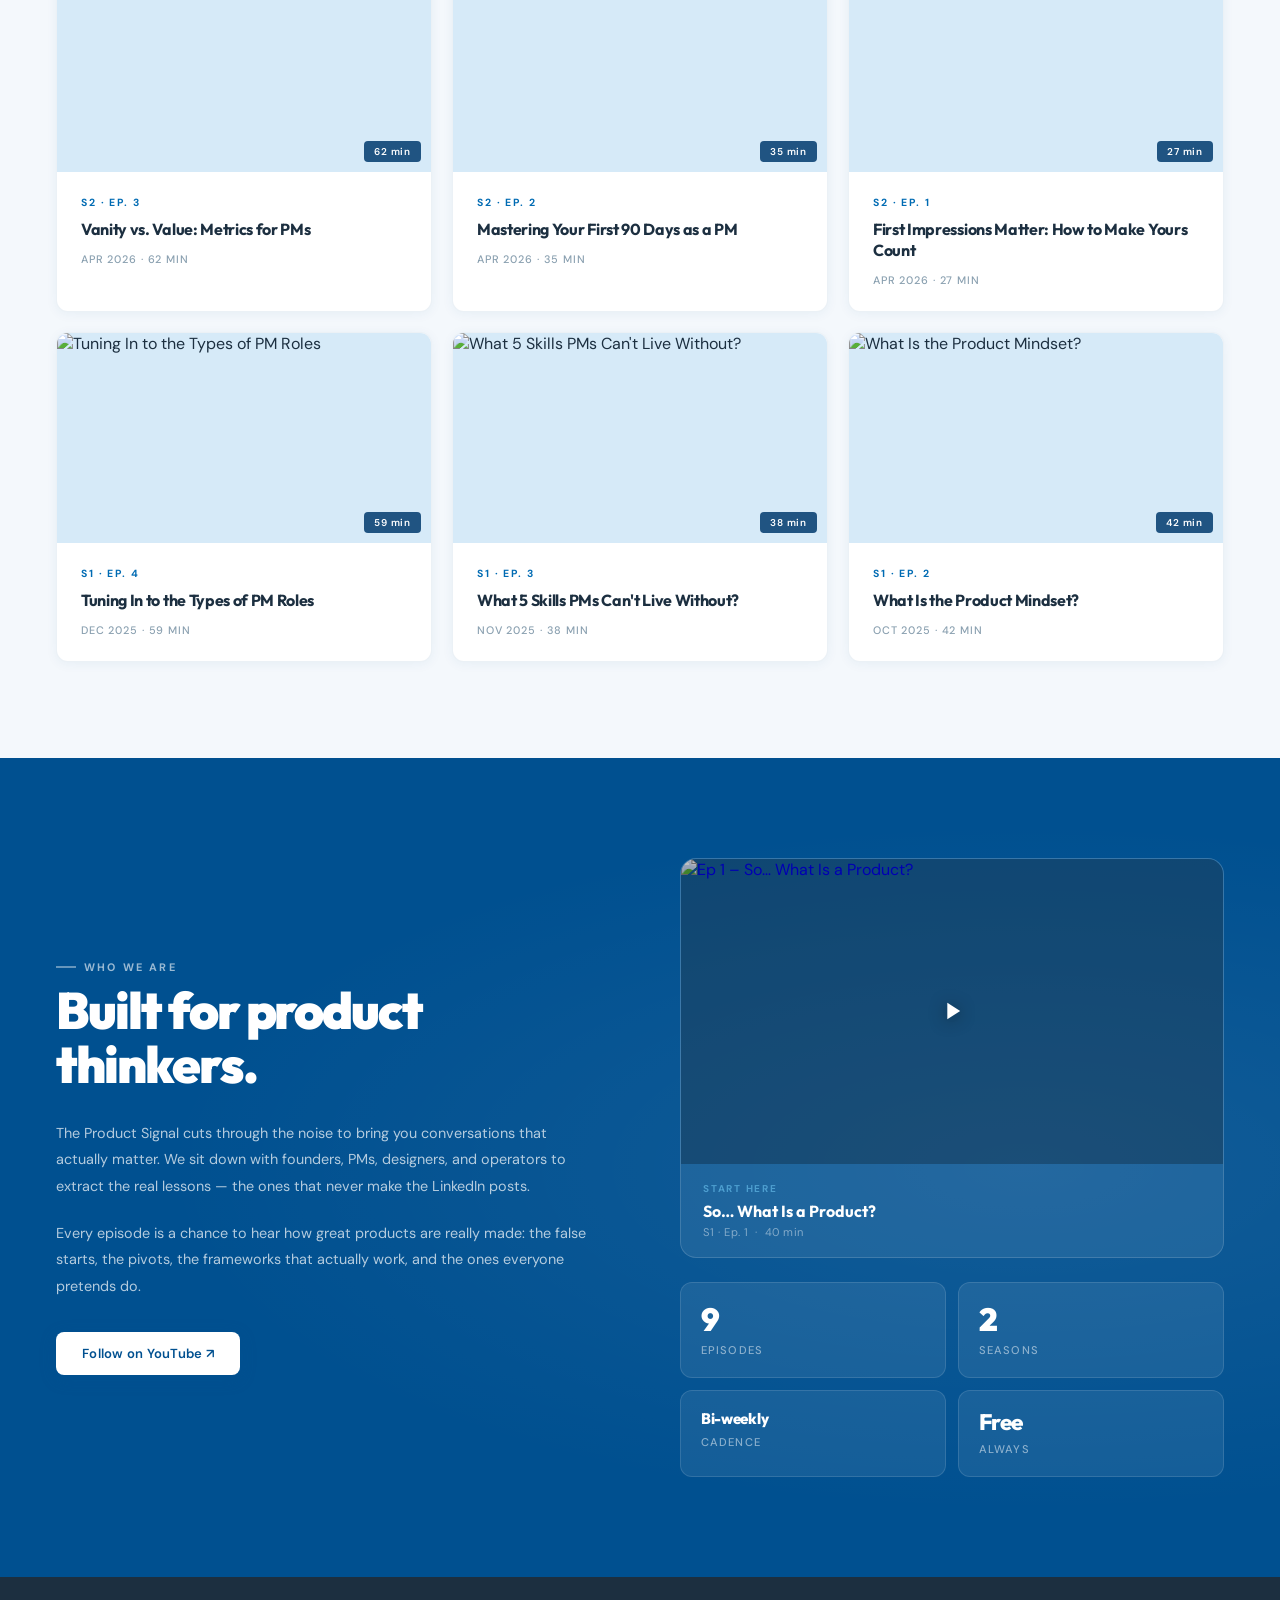
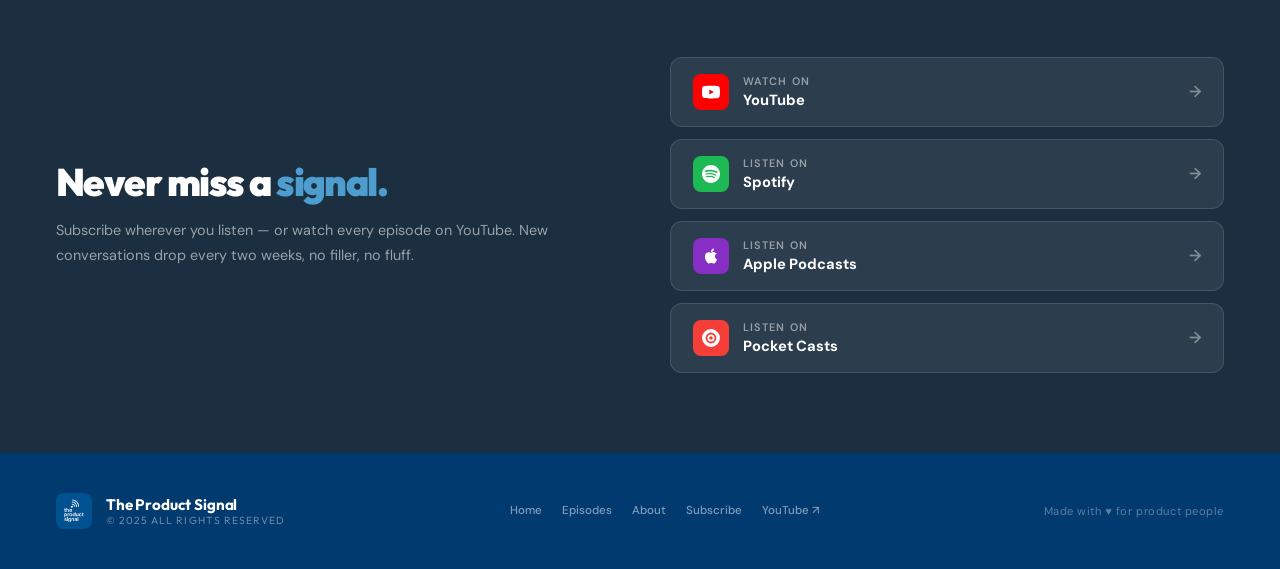
==== commit 4a3f7fd1: "Unify design consistency between home and about pages - Replace subscribe section on index with unif" ====
--- a/index.html
+++ b/index.html
@@ -327,7 +327,7 @@
 
   /* ─── STATS ─── */
   .stats-band {
-    display: grid; grid-template-columns: repeat(4, 1fr);
+    display: none; grid-template-columns: repeat(4, 1fr);
     border-top: 1px solid rgba(0,80,144,0.12);
     border-bottom: 1px solid rgba(0,80,144,0.12);
     background: white;
@@ -628,50 +628,49 @@
   .stat-mini .stat-label { color: rgba(255,255,255,0.5); }
 
   /* ─── SUBSCRIBE ─── */
-  .subscribe-section {
+  .subscribe-cta {
     background: var(--slate);
     padding: 80px 56px;
-    display: grid; grid-template-columns: 1fr 1fr;
+    display: grid;
+    grid-template-columns: 1fr 1fr;
     gap: 60px; align-items: center;
   }
 
-  .subscribe-title {
+  .subscribe-cta-title {
     font-family: 'Outfit', sans-serif;
-    font-size: clamp(1.8rem, 3vw, 2.8rem);
+    font-size: clamp(1.8rem, 3vw, 2.6rem);
     font-weight: 900; line-height: 1.05;
     letter-spacing: -0.04em; color: white;
     margin-bottom: 16px;
   }
-
-  .subscribe-title span { color: var(--accent); }
-
-  .subscribe-desc {
-    font-size: 0.88rem; line-height: 1.7;
+  .subscribe-cta-title span { color: var(--accent); }
+
+  .subscribe-cta-text {
+    font-size: 0.9rem; line-height: 1.75;
     color: rgba(255,255,255,0.55);
   }
 
-  .subscribe-platforms {
-    display: grid; grid-template-columns: 1fr 1fr;
-    gap: 12px;
-  }
-
-  .platform-btn {
-    display: flex; align-items: center; gap: 12px;
-    padding: 14px 18px;
+  .subscribe-buttons {
+    display: flex; flex-direction: column; gap: 12px;
+  }
+
+  .sub-btn {
+    display: flex; align-items: center; gap: 14px;
+    padding: 16px 22px;
     background: rgba(255,255,255,0.07);
-    color: white; text-decoration: none;
-    font-size: 0.8rem; font-weight: 600;
     border: 1px solid rgba(255,255,255,0.12);
-    border-radius: 10px;
+    border-radius: 12px; color: white;
+    text-decoration: none; font-size: 0.85rem; font-weight: 600;
     transition: background 0.2s, border-color 0.2s, transform 0.15s;
   }
-
-  .platform-btn:hover {
-    background: var(--primary); border-color: var(--primary);
-    transform: translateY(-2px);
-  }
-
-  .platform-icon { width: 20px; height: 20px; flex-shrink: 0; }
+  .sub-btn:hover { background: var(--primary); border-color: var(--primary); transform: translateX(4px); }
+  .sub-btn-icon { width: 36px; height: 36px; border-radius: 8px; display: flex; align-items: center; justify-content: center; flex-shrink: 0; }
+  .sub-btn-icon svg { width: 18px; height: 18px; fill: white; }
+  .sub-btn-info { flex: 1; }
+  .sub-btn-label { font-size: 0.68rem; text-transform: uppercase; letter-spacing: 0.1em; opacity: 0.5; margin-bottom: 2px; }
+  .sub-btn-name { font-size: 0.92rem; font-weight: 700; }
+  .sub-btn-arrow { font-size: 1rem; opacity: 0.4; transition: opacity 0.2s, transform 0.2s; }
+  .sub-btn:hover .sub-btn-arrow { opacity: 1; transform: translateX(3px); }
 
   /* ─── FOOTER ─── */
   footer {
@@ -744,10 +743,9 @@
     .stats-band { grid-template-columns: 1fr 1fr; }
     .featured-episode { grid-template-columns: 1fr; }
     .episodes-grid { grid-template-columns: 1fr 1fr; gap: 16px; }
-    .section { padding: 60px 28px; }
-    .about-section { grid-template-columns: 1fr; gap: 40px; padding: 60px 28px; }
-    .subscribe-section { grid-template-columns: 1fr; padding: 60px 28px; }
-    .subscribe-platforms { grid-template-columns: 1fr; }
+    .section { padding: 64px 28px; }
+    .about-section { grid-template-columns: 1fr; gap: 40px; padding: 64px 28px; }
+    .subscribe-cta { grid-template-columns: 1fr; padding: 64px 28px; }
     footer { flex-direction: column; gap: 20px; padding: 32px 28px; text-align: center; }
     .footer-links { justify-content: center; }
   }
@@ -775,6 +773,7 @@
     </div>
   </a>
   <ul class="nav-links">
+    <li><a href="index.html" class="active">Home</a></li>
     <li><a href="#episodes">Episodes</a></li>
     <li><a href="about.html">About</a></li>
     <li><a href="#subscribe">Subscribe</a></li>
@@ -816,7 +815,7 @@
       </div>
       <div class="hero-tagline">
         Cut through the noise.
-        <small>New episodes every week</small>
+        <small>New episodes every two weeks</small>
       </div>
     </div>
     <div class="hero-ticker">
@@ -1004,8 +1003,8 @@
         <div class="stat-label">Seasons</div>
       </div>
       <div class="stat-mini">
-        <div class="stat-num" style="font-size:1.4rem; font-family:'Outfit',sans-serif; font-weight:800;">CMU</div>
-        <div class="stat-label">MSPM</div>
+        <div class="stat-num" style="font-size:0.95rem; font-family:'Outfit',sans-serif; font-weight:800; letter-spacing:-0.02em;">Bi-weekly</div>
+        <div class="stat-label">Cadence</div>
       </div>
       <div class="stat-mini">
         <div class="stat-num" style="font-size:1.4rem; font-family:'Outfit',sans-serif; font-weight:800;">Free</div>
@@ -1016,27 +1015,51 @@
 </section>
 
 <!-- SUBSCRIBE -->
-<section class="subscribe-section" id="subscribe">
+<section class="subscribe-cta" id="subscribe">
   <div class="reveal">
-    <h2 class="subscribe-title">Never miss a <span>signal.</span></h2>
-    <p class="subscribe-desc">Subscribe wherever you listen — or watch every episode on YouTube. New conversations drop every week, no filler, no fluff.</p>
-  </div>
-  <div class="subscribe-platforms reveal" style="transition-delay:0.15s">
-    <a href="https://www.youtube.com/@theproductsignal" target="_blank" class="platform-btn">
-      <svg class="platform-icon" viewBox="0 0 24 24" fill="white"><path d="M23.5 6.19a3.02 3.02 0 0 0-2.12-2.14C19.54 3.5 12 3.5 12 3.5s-7.54 0-9.38.55A3.02 3.02 0 0 0 .5 6.19C0 8.04 0 12 0 12s0 3.96.5 5.81a3.02 3.02 0 0 0 2.12 2.14C4.46 20.5 12 20.5 12 20.5s7.54 0 9.38-.55a3.02 3.02 0 0 0 2.12-2.14C24 15.96 24 12 24 12s0-3.96-.5-5.81zM9.75 15.27V8.73L15.82 12l-6.07 3.27z"/></svg>
-      YouTube
+    <h2 class="subscribe-cta-title">Never miss a <span>signal.</span></h2>
+    <p class="subscribe-cta-text">Subscribe wherever you listen — or watch every episode on YouTube. New conversations drop every two weeks, no filler, no fluff.</p>
+  </div>
+  <div class="subscribe-buttons reveal" style="transition-delay:0.15s">
+    <a href="https://www.youtube.com/@theproductsignal" target="_blank" class="sub-btn">
+      <div class="sub-btn-icon" style="background:#FF0000">
+        <svg viewBox="0 0 24 24"><path d="M23.5 6.19a3.02 3.02 0 0 0-2.12-2.14C19.54 3.5 12 3.5 12 3.5s-7.54 0-9.38.55A3.02 3.02 0 0 0 .5 6.19C0 8.04 0 12 0 12s0 3.96.5 5.81a3.02 3.02 0 0 0 2.12 2.14C4.46 20.5 12 20.5 12 20.5s7.54 0 9.38-.55a3.02 3.02 0 0 0 2.12-2.14C24 15.96 24 12 24 12s0-3.96-.5-5.81zM9.75 15.27V8.73L15.82 12l-6.07 3.27z"/></svg>
+      </div>
+      <div class="sub-btn-info">
+        <div class="sub-btn-label">Watch on</div>
+        <div class="sub-btn-name">YouTube</div>
+      </div>
+      <div class="sub-btn-arrow">→</div>
     </a>
-    <a href="#" class="platform-btn">
-      <svg class="platform-icon" viewBox="0 0 24 24" fill="white"><path d="M12 0C5.4 0 0 5.4 0 12s5.4 12 12 12 12-5.4 12-12S18.66 0 12 0zm5.521 17.34c-.24.359-.66.48-1.021.24-2.82-1.74-6.36-2.101-10.561-1.141-.418.122-.779-.179-.899-.539-.12-.421.18-.78.54-.9 4.56-1.021 8.52-.6 11.64 1.32.42.18.479.659.301 1.02zm1.44-3.3c-.301.42-.841.6-1.262.3-3.239-1.98-8.159-2.58-11.939-1.38-.479.12-1.02-.12-1.14-.6-.12-.48.12-1.021.6-1.141C9.6 9.9 15 10.561 18.72 12.84c.361.181.54.78.241 1.2zm.12-3.36C15.24 8.4 8.82 8.16 5.16 9.301c-.6.179-1.2-.181-1.38-.721-.18-.601.18-1.2.72-1.381 4.26-1.26 11.28-1.02 15.721 1.621.539.3.719 1.02.419 1.56-.299.421-1.02.599-1.559.3z"/></svg>
-      Spotify
+    <a href="#" class="sub-btn">
+      <div class="sub-btn-icon" style="background:#1DB954">
+        <svg viewBox="0 0 24 24"><path d="M12 0C5.4 0 0 5.4 0 12s5.4 12 12 12 12-5.4 12-12S18.66 0 12 0zm5.521 17.34c-.24.359-.66.48-1.021.24-2.82-1.74-6.36-2.101-10.561-1.141-.418.122-.779-.179-.899-.539-.12-.421.18-.78.54-.9 4.56-1.021 8.52-.6 11.64 1.32.42.18.479.659.301 1.02zm1.44-3.3c-.301.42-.841.6-1.262.3-3.239-1.98-8.159-2.58-11.939-1.38-.479.12-1.02-.12-1.14-.6-.12-.48.12-1.021.6-1.141C9.6 9.9 15 10.561 18.72 12.84c.361.181.54.78.241 1.2zm.12-3.36C15.24 8.4 8.82 8.16 5.16 9.301c-.6.179-1.2-.181-1.38-.721-.18-.601.18-1.2.72-1.381 4.26-1.26 11.28-1.02 15.721 1.621.539.3.719 1.02.419 1.56-.299.421-1.02.599-1.559.3z"/></svg>
+      </div>
+      <div class="sub-btn-info">
+        <div class="sub-btn-label">Listen on</div>
+        <div class="sub-btn-name">Spotify</div>
+      </div>
+      <div class="sub-btn-arrow">→</div>
     </a>
-    <a href="#" class="platform-btn">
-      <svg class="platform-icon" viewBox="0 0 24 24" fill="white"><path d="M18.71 19.5c-.83 1.24-1.71 2.45-3.05 2.47-1.34.03-1.77-.79-3.29-.79-1.53 0-2 .77-3.27.82-1.31.05-2.3-1.32-3.14-2.53C4.25 17 2.94 12.45 4.7 9.39c.87-1.52 2.43-2.48 4.12-2.51 1.28-.02 2.5.87 3.29.87.78 0 2.26-1.07 3.8-.91.65.03 2.47.26 3.64 1.98l-.09.06c-.22.15-2.18 1.27-2.16 3.8.03 3.02 2.65 4.03 2.68 4.04l-.07.18zM13 3.5c.73-.83 1.94-1.46 2.94-1.5.13 1.17-.34 2.35-1.04 3.19-.69.85-1.83 1.51-2.95 1.42-.15-1.15.41-2.35 1.05-3.11z"/></svg>
-      Apple Podcasts
+    <a href="#" class="sub-btn">
+      <div class="sub-btn-icon" style="background:#872ec4">
+        <svg viewBox="0 0 24 24"><path d="M18.71 19.5c-.83 1.24-1.71 2.45-3.05 2.47-1.34.03-1.77-.79-3.29-.79-1.53 0-2 .77-3.27.82-1.31.05-2.3-1.32-3.14-2.53C4.25 17 2.94 12.45 4.7 9.39c.87-1.52 2.43-2.48 4.12-2.51 1.28-.02 2.5.87 3.29.87.78 0 2.26-1.07 3.8-.91.65.03 2.47.26 3.64 1.98l-.09.06c-.22.15-2.18 1.27-2.16 3.8.03 3.02 2.65 4.03 2.68 4.04l-.07.18zM13 3.5c.73-.83 1.94-1.46 2.94-1.5.13 1.17-.34 2.35-1.04 3.19-.69.85-1.83 1.51-2.95 1.42-.15-1.15.41-2.35 1.05-3.11z"/></svg>
+      </div>
+      <div class="sub-btn-info">
+        <div class="sub-btn-label">Listen on</div>
+        <div class="sub-btn-name">Apple Podcasts</div>
+      </div>
+      <div class="sub-btn-arrow">→</div>
     </a>
-    <a href="#" class="platform-btn">
-      <svg class="platform-icon" viewBox="0 0 24 24" fill="white"><path d="M12 0a12 12 0 1 0 0 24A12 12 0 0 0 12 0zm0 4.8a7.2 7.2 0 1 1 0 14.4A7.2 7.2 0 0 1 12 4.8zm0 2.4a4.8 4.8 0 1 0 0 9.6 4.8 4.8 0 0 0 0-9.6zm0 2.4a2.4 2.4 0 1 1 0 4.8 2.4 2.4 0 0 1 0-4.8z"/></svg>
-      Pocket Casts
+    <a href="#" class="sub-btn">
+      <div class="sub-btn-icon" style="background:#F43E37">
+        <svg viewBox="0 0 24 24"><path d="M12 0a12 12 0 1 0 0 24A12 12 0 0 0 12 0zm0 4.8a7.2 7.2 0 1 1 0 14.4A7.2 7.2 0 0 1 12 4.8zm0 2.4a4.8 4.8 0 1 0 0 9.6 4.8 4.8 0 0 0 0-9.6zm0 2.4a2.4 2.4 0 1 1 0 4.8 2.4 2.4 0 0 1 0-4.8z"/></svg>
+      </div>
+      <div class="sub-btn-info">
+        <div class="sub-btn-label">Listen on</div>
+        <div class="sub-btn-name">Pocket Casts</div>
+      </div>
+      <div class="sub-btn-arrow">→</div>
     </a>
   </div>
 </section>
@@ -1053,8 +1076,9 @@
     </div>
   </div>
   <div class="footer-links">
+    <a href="index.html">Home</a>
     <a href="#episodes">Episodes</a>
-    <a href="#about">About</a>
+    <a href="about.html">About</a>
     <a href="#subscribe">Subscribe</a>
     <a href="https://www.youtube.com/@theproductsignal" target="_blank">YouTube ↗</a>
   </div>
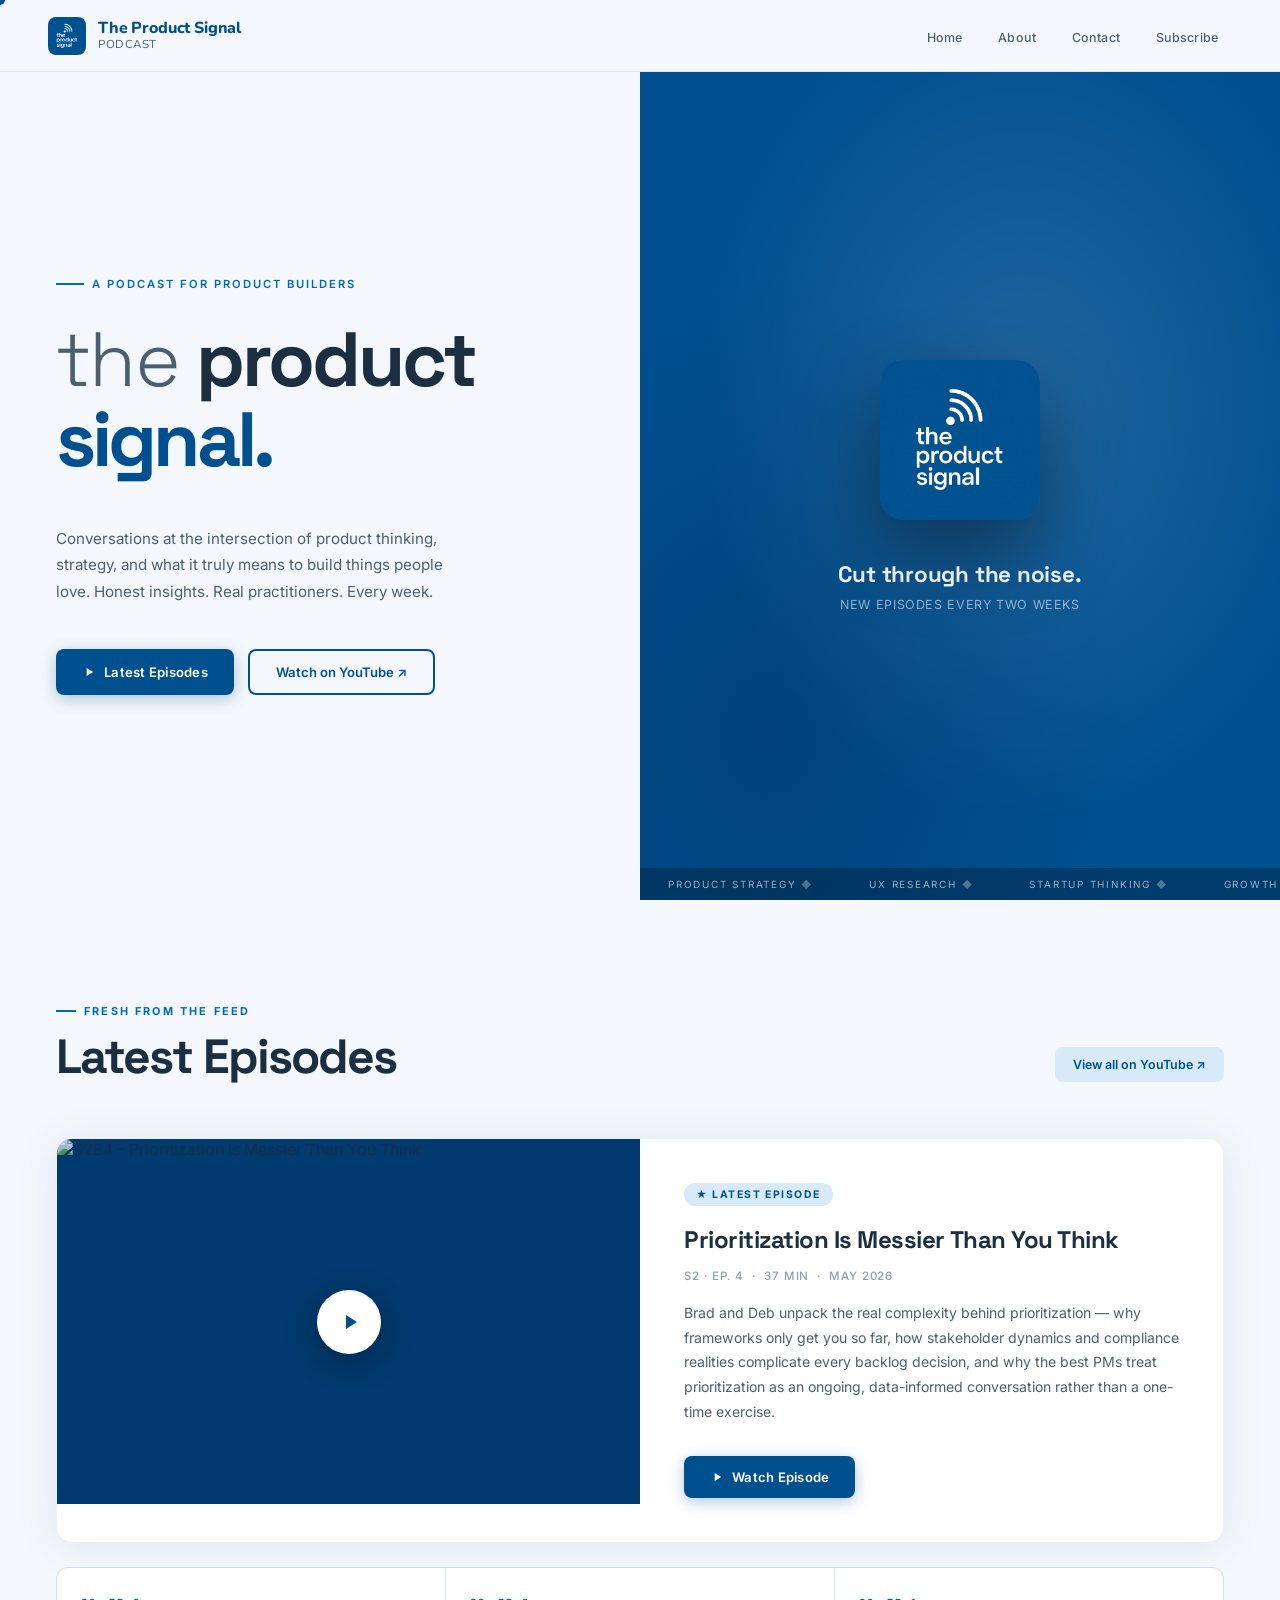
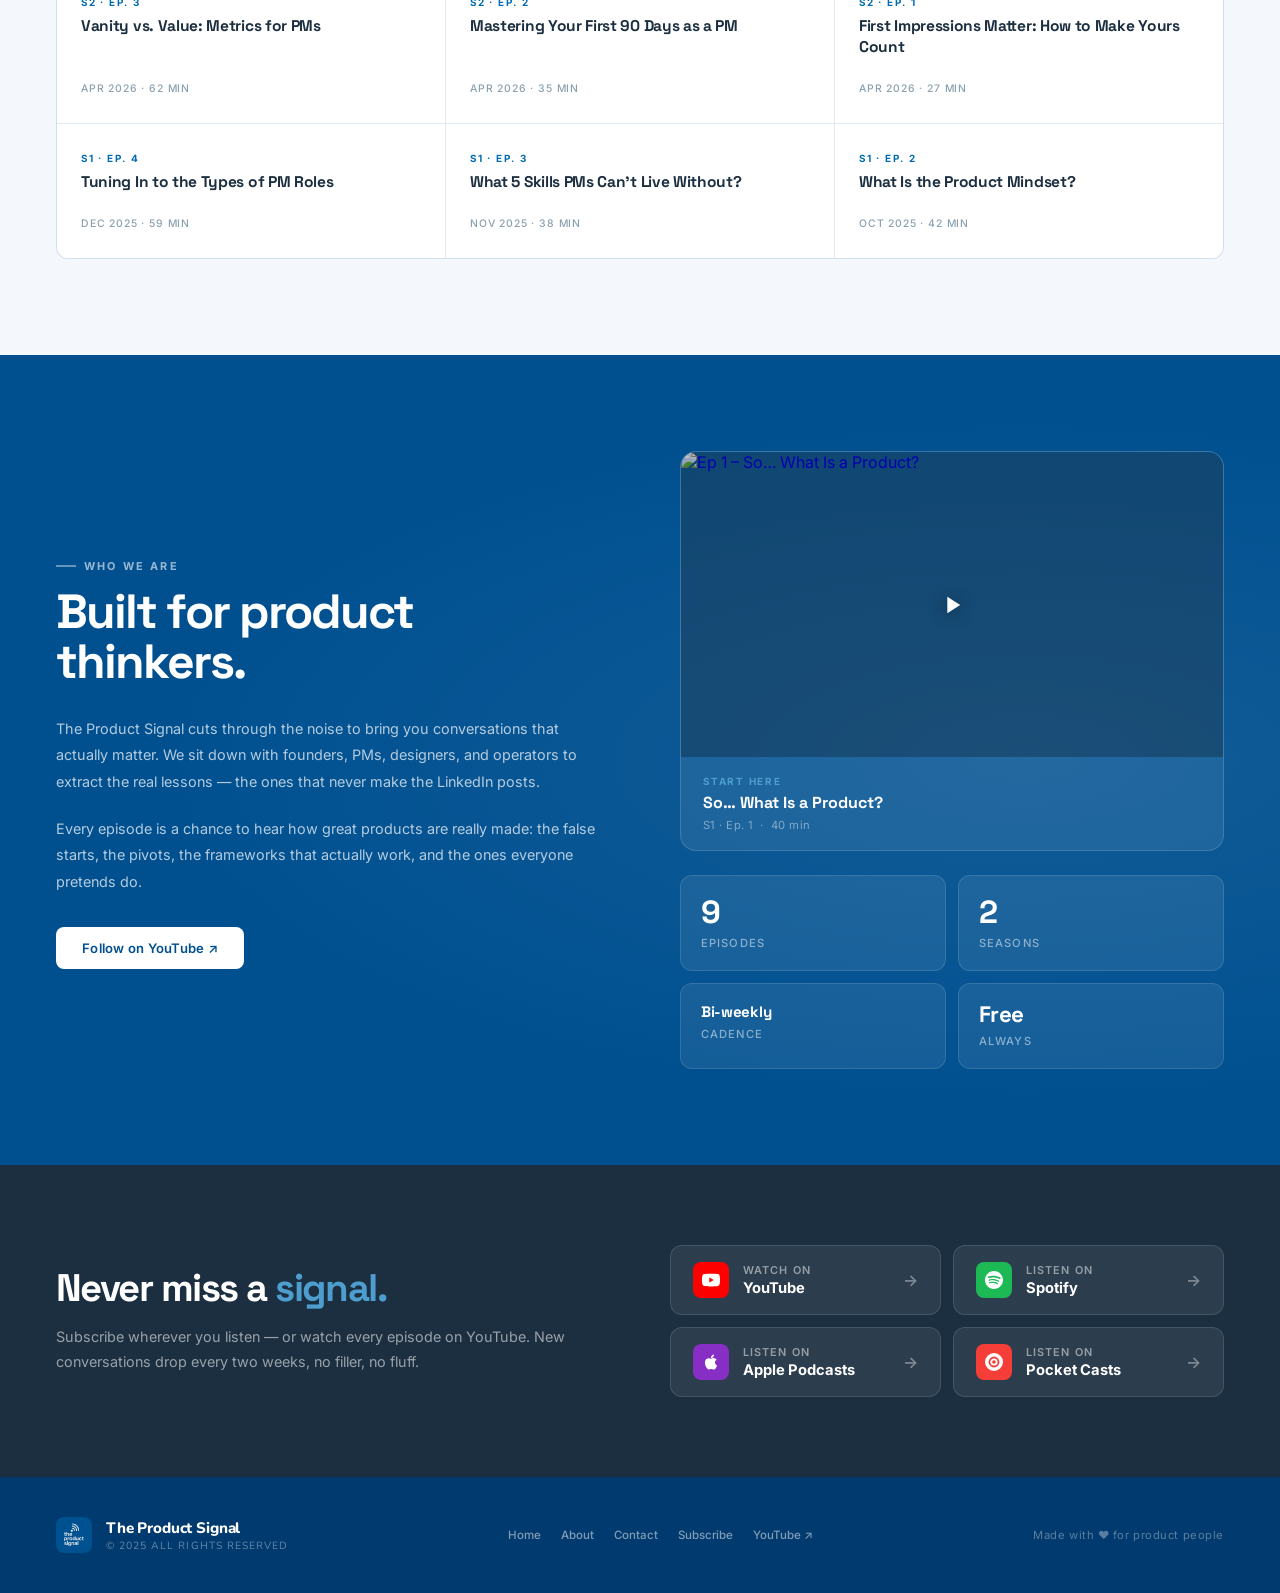
==== commit abe6eafb: "Add contact page, redesign About hosts section, remove CMU affiliation - Add contact.html as standal" ====
--- a/index.html
+++ b/index.html
@@ -6,7 +6,7 @@
 <title>The Product Signal — Podcast</title>
 <link rel="preconnect" href="https://fonts.googleapis.com">
 <link rel="preconnect" href="https://fonts.gstatic.com" crossorigin>
-<link href="https://fonts.googleapis.com/css2?family=Outfit:wght@300;400;500;600;700;800;900&family=DM+Sans:ital,opsz,wght@0,9..40,300;0,9..40,400;0,9..40,500;0,9..40,600;1,9..40,400&display=swap" rel="stylesheet">
+<link href="https://fonts.googleapis.com/css2?family=Space+Grotesk:wght@400;600;700&family=Inter:wght@400;600;900&family=Nunito:wght@400;700;800;900&display=swap" rel="stylesheet">
 
 <style>
   /* ════════════════════════════════════════
@@ -40,7 +40,7 @@
   html { scroll-behavior: smooth; }
 
   body {
-    font-family: 'DM Sans', sans-serif;
+    font-family: 'Inter', sans-serif;
     background: var(--off-white);
     color: var(--slate);
     overflow-x: hidden;
@@ -78,7 +78,7 @@
     display: flex; justify-content: space-between; align-items: center;
     padding: 0 48px;
     height: 72px;
-    background: rgba(244, 248, 252, 0.88);
+    background: rgba(244, 248, 252, 0.9);
     backdrop-filter: blur(12px);
     -webkit-backdrop-filter: blur(12px);
     border-bottom: 1px solid rgba(0, 80, 144, 0.1);
@@ -97,8 +97,8 @@
   }
 
   .nav-logo-text {
-    font-family: 'Outfit', sans-serif;
-    font-weight: 700;
+    font-family: 'Nunito', sans-serif;
+    font-weight: 800;
     font-size: 1rem;
     color: var(--primary);
     letter-spacing: -0.01em;
@@ -169,7 +169,7 @@
   }
 
   .hero-title {
-    font-family: 'Outfit', sans-serif;
+    font-family: 'Space Grotesk', sans-serif;
     font-size: clamp(3.2rem, 6vw, 5.5rem);
     font-weight: 900;
     line-height: 1.05;
@@ -208,7 +208,7 @@
     display: inline-flex; align-items: center; gap: 8px;
     padding: 13px 26px;
     background: var(--primary); color: white;
-    font-family: 'DM Sans', sans-serif;
+    font-family: 'Inter', sans-serif;
     font-size: 0.82rem; font-weight: 600;
     letter-spacing: 0.02em;
     text-decoration: none; border: none;
@@ -227,7 +227,7 @@
     display: inline-flex; align-items: center; gap: 8px;
     padding: 13px 26px;
     background: transparent; color: var(--primary);
-    font-family: 'DM Sans', sans-serif;
+    font-family: 'Inter', sans-serif;
     font-size: 0.82rem; font-weight: 600;
     text-decoration: none;
     border: 2px solid var(--primary);
@@ -293,7 +293,7 @@
   .hero-tagline {
     text-align: center;
     color: rgba(255,255,255,0.9);
-    font-family: 'Outfit', sans-serif;
+    font-family: 'Space Grotesk', sans-serif;
     font-size: 1.4rem; font-weight: 700;
     letter-spacing: -0.01em;
     opacity: 0; animation: fadeUp 0.8s ease 0.7s forwards;
@@ -301,7 +301,7 @@
 
   .hero-tagline small {
     display: block;
-    font-family: 'DM Sans', sans-serif;
+    font-family: 'Inter', sans-serif;
     font-size: 0.78rem; font-weight: 400;
     color: rgba(255,255,255,0.55);
     margin-top: 8px; letter-spacing: 0.05em;
@@ -344,7 +344,7 @@
   .stat:hover { background: var(--ice); }
 
   .stat-num {
-    font-family: 'Outfit', sans-serif;
+    font-family: 'Space Grotesk', sans-serif;
     font-size: 2.8rem; font-weight: 900;
     letter-spacing: -0.03em;
     color: var(--primary); line-height: 1;
@@ -359,7 +359,7 @@
   }
 
   /* ─── SECTION COMMON ─── */
-  .section { padding: 96px 56px; }
+  .section { padding: 96px 56px; position: relative; z-index: 1; }
 
   .section-header {
     display: flex; justify-content: space-between; align-items: flex-end;
@@ -367,10 +367,10 @@
   }
 
   .section-label {
+    display: inline-flex; align-items: center; gap: 8px;
     font-size: 0.68rem; font-weight: 700;
     letter-spacing: 0.2em; text-transform: uppercase;
-    color: var(--primary-lt); margin-bottom: 10px;
-    display: flex; align-items: center; gap: 8px;
+    color: var(--primary-lt); margin-bottom: 14px;
   }
 
   .section-label::before {
@@ -380,8 +380,8 @@
   }
 
   .section-title {
-    font-family: 'Outfit', sans-serif;
-    font-size: clamp(2rem, 4vw, 3.2rem);
+    font-family: 'Space Grotesk', sans-serif;
+    font-size: clamp(2rem, 4vw, 3rem);
     font-weight: 900; line-height: 1.05;
     letter-spacing: -0.04em; color: var(--slate);
   }
@@ -452,7 +452,7 @@
   }
 
   .ep-title {
-    font-family: 'Outfit', sans-serif;
+    font-family: 'Space Grotesk', sans-serif;
     font-size: 1.5rem; font-weight: 800; line-height: 1.2;
     letter-spacing: -0.02em;
     color: var(--slate); margin-bottom: 14px;
@@ -472,70 +472,56 @@
   /* ─── EPISODE GRID ─── */
   .episodes-grid {
     display: grid; grid-template-columns: repeat(3, 1fr);
-    gap: 20px;
+    gap: 1px;
+    background: rgba(0,80,144,0.08);
+    border: 1px solid rgba(0,80,144,0.08);
+    border-radius: 12px; overflow: hidden;
   }
 
   .episode-card {
+    display: flex; flex-direction: column;
+    padding: 28px 24px;
     background: white;
-    border-radius: 12px; overflow: hidden;
-    border: 1px solid rgba(0,80,144,0.08);
     text-decoration: none; color: var(--slate);
-    display: block;
-    transition: transform 0.2s, box-shadow 0.2s, border-color 0.2s;
-    box-shadow: 0 2px 12px rgba(0,80,144,0.06);
+    border-radius: 0; box-shadow: none;
+    transition: background 0.2s, color 0.2s;
   }
 
   .episode-card:hover {
-    transform: translateY(-4px);
-    box-shadow: 0 16px 48px rgba(0,80,144,0.15);
-    border-color: rgba(0,80,144,0.2);
-  }
-
-  .episode-thumb {
-    aspect-ratio: 16/9; overflow: hidden;
-    position: relative; background: var(--ice);
-  }
-
-  .episode-thumb img {
-    width: 100%; height: 100%; object-fit: cover;
-    transition: transform 0.4s ease;
-  }
-
-  .episode-card:hover .episode-thumb img { transform: scale(1.05); }
-
-  .ep-duration {
-    position: absolute; bottom: 10px; right: 10px;
-    background: rgba(0,58,110,0.85);
-    color: white; font-size: 0.62rem;
-    font-weight: 600; letter-spacing: 0.08em;
-    padding: 4px 10px; border-radius: 4px;
-  }
-
-  .episode-body { padding: 24px; }
+    background: var(--ice);
+    color: var(--primary);
+    transform: none; box-shadow: none;
+  }
+
+  .episode-body {
+    flex: 1; padding: 0;
+    display: flex; flex-direction: column; gap: 8px;
+  }
 
   .ep-num {
-    font-size: 0.65rem; font-weight: 700;
+    font-size: 0.62rem; font-weight: 700;
     letter-spacing: 0.18em; text-transform: uppercase;
-    color: var(--primary-lt); margin-bottom: 10px;
+    color: var(--primary-lt);
   }
 
   .ep-card-title {
-    font-family: 'Outfit', sans-serif;
-    font-size: 1rem; font-weight: 700; line-height: 1.3;
+    font-family: 'Space Grotesk', sans-serif;
+    font-size: 0.97rem; font-weight: 700; line-height: 1.35;
     letter-spacing: -0.02em;
-    color: var(--slate); margin-bottom: 12px;
+    color: inherit; flex: 1;
   }
 
   .ep-card-meta {
-    font-size: 0.68rem; font-weight: 500;
+    font-size: 0.65rem; font-weight: 500;
     letter-spacing: 0.08em; text-transform: uppercase;
     color: var(--slate-lt);
+    margin-top: 16px;
   }
 
   /* ─── ABOUT ─── */
   .about-section {
     background: var(--primary);
-    padding: 100px 56px;
+    padding: 96px 56px;
     display: grid; grid-template-columns: 1fr 1fr;
     gap: 80px; align-items: center;
     position: relative; overflow: hidden;
@@ -601,7 +587,7 @@
     color: var(--accent); margin-bottom: 6px;
   }
   .start-here-title {
-    font-family: 'Outfit', sans-serif;
+    font-family: 'Space Grotesk', sans-serif;
     font-size: 1rem; font-weight: 700;
     color: white; line-height: 1.3; margin-bottom: 4px;
   }
@@ -637,7 +623,7 @@
   }
 
   .subscribe-cta-title {
-    font-family: 'Outfit', sans-serif;
+    font-family: 'Space Grotesk', sans-serif;
     font-size: clamp(1.8rem, 3vw, 2.6rem);
     font-weight: 900; line-height: 1.05;
     letter-spacing: -0.04em; color: white;
@@ -651,7 +637,7 @@
   }
 
   .subscribe-buttons {
-    display: flex; flex-direction: column; gap: 12px;
+    display: grid; grid-template-columns: 1fr 1fr; gap: 12px;
   }
 
   .sub-btn {
@@ -663,14 +649,14 @@
     text-decoration: none; font-size: 0.85rem; font-weight: 600;
     transition: background 0.2s, border-color 0.2s, transform 0.15s;
   }
-  .sub-btn:hover { background: var(--primary); border-color: var(--primary); transform: translateX(4px); }
+  .sub-btn:hover { background: var(--primary); border-color: var(--primary); transform: translateY(-2px); }
   .sub-btn-icon { width: 36px; height: 36px; border-radius: 8px; display: flex; align-items: center; justify-content: center; flex-shrink: 0; }
   .sub-btn-icon svg { width: 18px; height: 18px; fill: white; }
   .sub-btn-info { flex: 1; }
   .sub-btn-label { font-size: 0.68rem; text-transform: uppercase; letter-spacing: 0.1em; opacity: 0.5; margin-bottom: 2px; }
   .sub-btn-name { font-size: 0.92rem; font-weight: 700; }
   .sub-btn-arrow { font-size: 1rem; opacity: 0.4; transition: opacity 0.2s, transform 0.2s; }
-  .sub-btn:hover .sub-btn-arrow { opacity: 1; transform: translateX(3px); }
+  .sub-btn:hover .sub-btn-arrow { opacity: 1; }
 
   /* ─── FOOTER ─── */
   footer {
@@ -688,8 +674,8 @@
   .footer-logo-img img { width: 100%; height: 100%; object-fit: cover; }
 
   .footer-logo-text {
-    font-family: 'Outfit', sans-serif;
-    font-weight: 700; font-size: 0.95rem;
+    font-family: 'Nunito', sans-serif;
+    font-weight: 800; font-size: 0.95rem;
     color: white; letter-spacing: -0.01em;
   }
 
@@ -742,7 +728,7 @@
     .hero-left { padding: 60px 28px 60px; }
     .stats-band { grid-template-columns: 1fr 1fr; }
     .featured-episode { grid-template-columns: 1fr; }
-    .episodes-grid { grid-template-columns: 1fr 1fr; gap: 16px; }
+    .episodes-grid { grid-template-columns: 1fr 1fr; }
     .section { padding: 64px 28px; }
     .about-section { grid-template-columns: 1fr; gap: 40px; padding: 64px 28px; }
     .subscribe-cta { grid-template-columns: 1fr; padding: 64px 28px; }
@@ -774,10 +760,9 @@
   </a>
   <ul class="nav-links">
     <li><a href="index.html" class="active">Home</a></li>
-    <li><a href="#episodes">Episodes</a></li>
     <li><a href="about.html">About</a></li>
+    <li><a href="contact.html">Contact</a></li>
     <li><a href="#subscribe">Subscribe</a></li>
-    <li><a href="https://www.youtube.com/@theproductsignal" target="_blank" class="nav-cta">Watch on YouTube ↗</a></li>
   </ul>
 </nav>
 
@@ -894,10 +879,6 @@
 
   <div class="episodes-grid" style="margin-top:24px">
     <a href="https://www.youtube.com/watch?v=A38xlkTiMd4" target="_blank" class="episode-card reveal">
-      <div class="episode-thumb">
-        <img src="https://img.youtube.com/vi/A38xlkTiMd4/hqdefault.jpg" alt="Vanity vs. Value: Metrics for PMs" loading="lazy">
-        <span class="ep-duration">62 min</span>
-      </div>
       <div class="episode-body">
         <div class="ep-num">S2 · Ep. 3</div>
         <div class="ep-card-title">Vanity vs. Value: Metrics for PMs</div>
@@ -905,11 +886,7 @@
       </div>
     </a>
 
-    <a href="https://www.youtube.com/watch?v=jmn33W2bElM" target="_blank" class="episode-card reveal" style="transition-delay:0.1s">
-      <div class="episode-thumb">
-        <img src="https://img.youtube.com/vi/jmn33W2bElM/hqdefault.jpg" alt="Mastering Your First 90 Days as a PM" loading="lazy">
-        <span class="ep-duration">35 min</span>
-      </div>
+    <a href="https://www.youtube.com/watch?v=jmn33W2bElM" target="_blank" class="episode-card reveal">
       <div class="episode-body">
         <div class="ep-num">S2 · Ep. 2</div>
         <div class="ep-card-title">Mastering Your First 90 Days as a PM</div>
@@ -917,11 +894,7 @@
       </div>
     </a>
 
-    <a href="https://www.youtube.com/watch?v=6gVSkrabJuU" target="_blank" class="episode-card reveal" style="transition-delay:0.2s">
-      <div class="episode-thumb">
-        <img src="https://img.youtube.com/vi/6gVSkrabJuU/hqdefault.jpg" alt="First Impressions Matter: How to Make Yours Count" loading="lazy">
-        <span class="ep-duration">27 min</span>
-      </div>
+    <a href="https://www.youtube.com/watch?v=6gVSkrabJuU" target="_blank" class="episode-card reveal">
       <div class="episode-body">
         <div class="ep-num">S2 · Ep. 1</div>
         <div class="ep-card-title">First Impressions Matter: How to Make Yours Count</div>
@@ -930,10 +903,6 @@
     </a>
 
     <a href="https://www.youtube.com/watch?v=EGkI9wS7GLQ" target="_blank" class="episode-card reveal">
-      <div class="episode-thumb">
-        <img src="https://img.youtube.com/vi/EGkI9wS7GLQ/hqdefault.jpg" alt="Tuning In to the Types of PM Roles" loading="lazy">
-        <span class="ep-duration">59 min</span>
-      </div>
       <div class="episode-body">
         <div class="ep-num">S1 · Ep. 4</div>
         <div class="ep-card-title">Tuning In to the Types of PM Roles</div>
@@ -941,11 +910,7 @@
       </div>
     </a>
 
-    <a href="https://www.youtube.com/watch?v=Xy0zMNyeXak" target="_blank" class="episode-card reveal" style="transition-delay:0.1s">
-      <div class="episode-thumb">
-        <img src="https://img.youtube.com/vi/Xy0zMNyeXak/hqdefault.jpg" alt="What 5 Skills PMs Can't Live Without?" loading="lazy">
-        <span class="ep-duration">38 min</span>
-      </div>
+    <a href="https://www.youtube.com/watch?v=Xy0zMNyeXak" target="_blank" class="episode-card reveal">
       <div class="episode-body">
         <div class="ep-num">S1 · Ep. 3</div>
         <div class="ep-card-title">What 5 Skills PMs Can't Live Without?</div>
@@ -953,11 +918,7 @@
       </div>
     </a>
 
-    <a href="https://www.youtube.com/watch?v=6zIp4fNEayY" target="_blank" class="episode-card reveal" style="transition-delay:0.2s">
-      <div class="episode-thumb">
-        <img src="https://img.youtube.com/vi/6zIp4fNEayY/hqdefault.jpg" alt="What Is the Product Mindset?" loading="lazy">
-        <span class="ep-duration">42 min</span>
-      </div>
+    <a href="https://www.youtube.com/watch?v=6zIp4fNEayY" target="_blank" class="episode-card reveal">
       <div class="episode-body">
         <div class="ep-num">S1 · Ep. 2</div>
         <div class="ep-card-title">What Is the Product Mindset?</div>
@@ -1003,11 +964,11 @@
         <div class="stat-label">Seasons</div>
       </div>
       <div class="stat-mini">
-        <div class="stat-num" style="font-size:0.95rem; font-family:'Outfit',sans-serif; font-weight:800; letter-spacing:-0.02em;">Bi-weekly</div>
+        <div class="stat-num" style="font-size:0.95rem; font-family:'Space Grotesk',sans-serif; font-weight:800; letter-spacing:-0.02em;">Bi-weekly</div>
         <div class="stat-label">Cadence</div>
       </div>
       <div class="stat-mini">
-        <div class="stat-num" style="font-size:1.4rem; font-family:'Outfit',sans-serif; font-weight:800;">Free</div>
+        <div class="stat-num" style="font-size:1.4rem; font-family:'Space Grotesk',sans-serif; font-weight:800;">Free</div>
         <div class="stat-label">Always</div>
       </div>
     </div>
@@ -1077,8 +1038,8 @@
   </div>
   <div class="footer-links">
     <a href="index.html">Home</a>
-    <a href="#episodes">Episodes</a>
     <a href="about.html">About</a>
+    <a href="contact.html">Contact</a>
     <a href="#subscribe">Subscribe</a>
     <a href="https://www.youtube.com/@theproductsignal" target="_blank">YouTube ↗</a>
   </div>
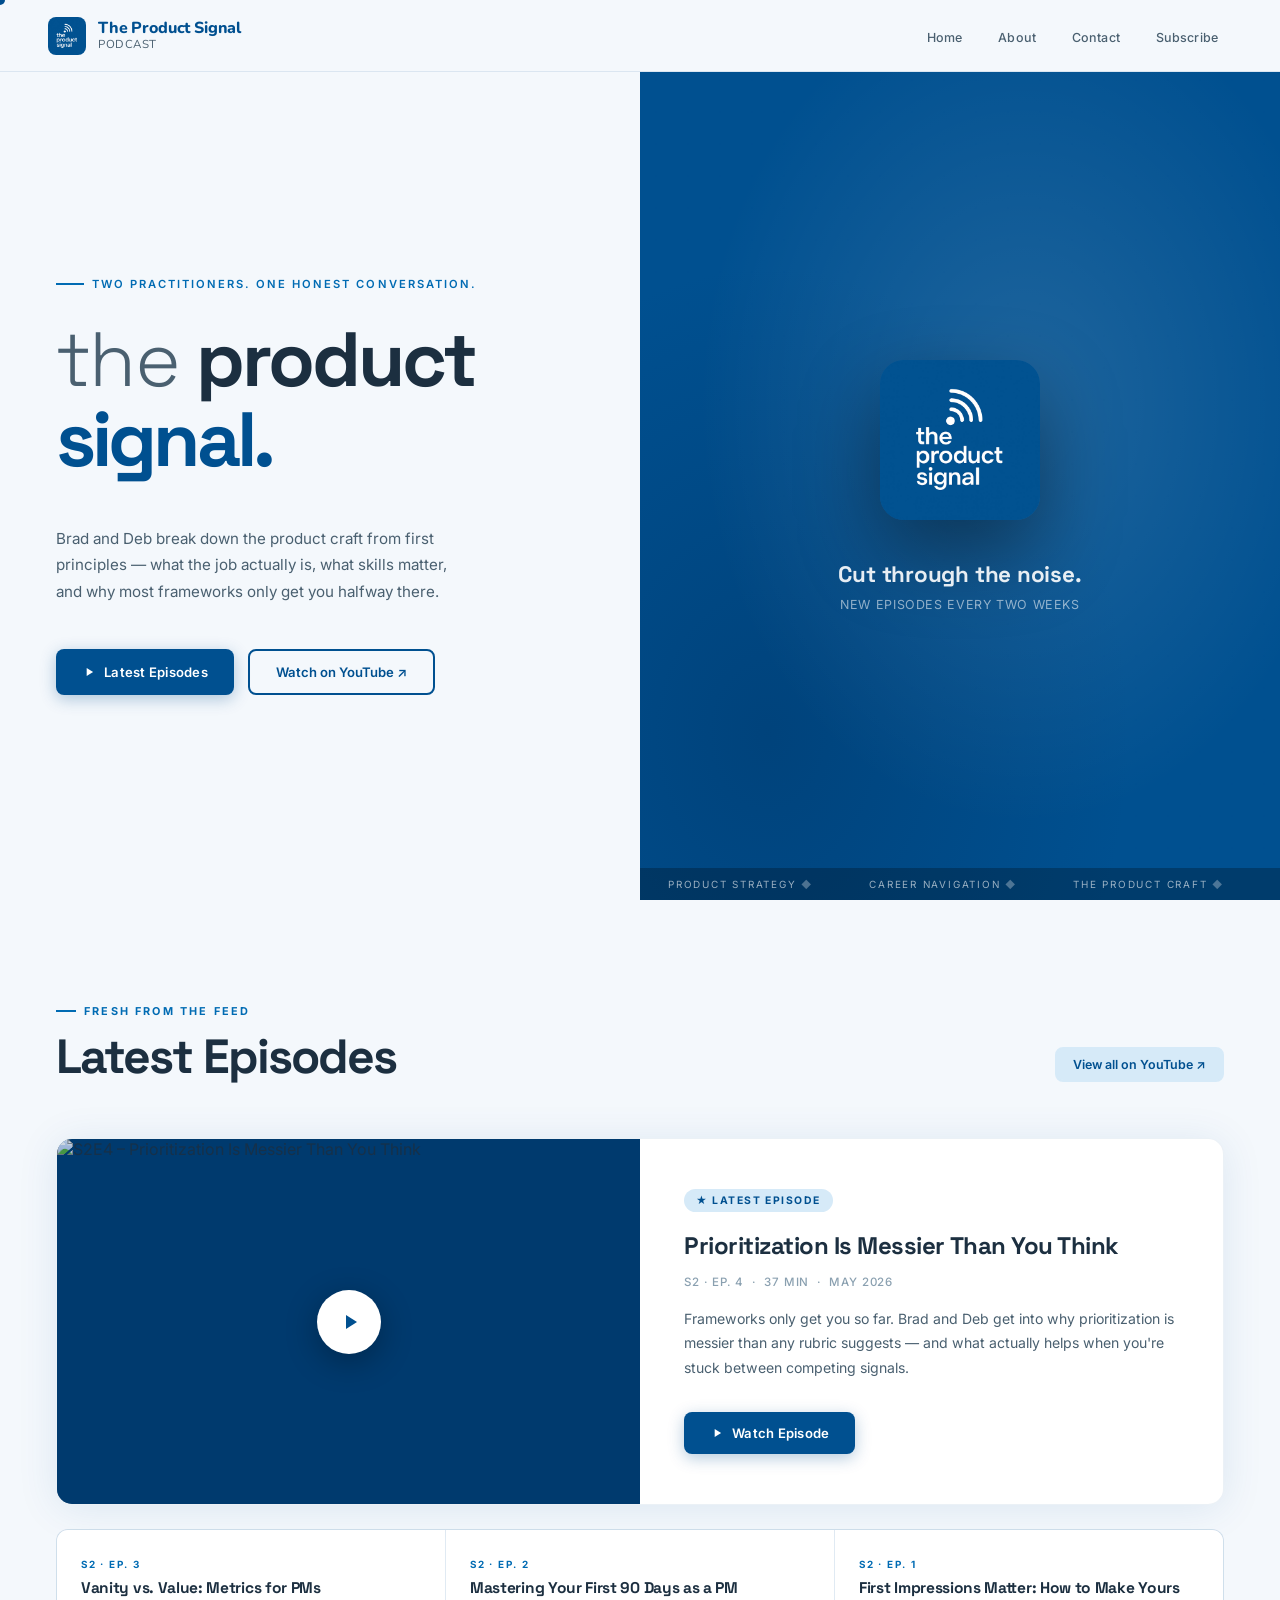
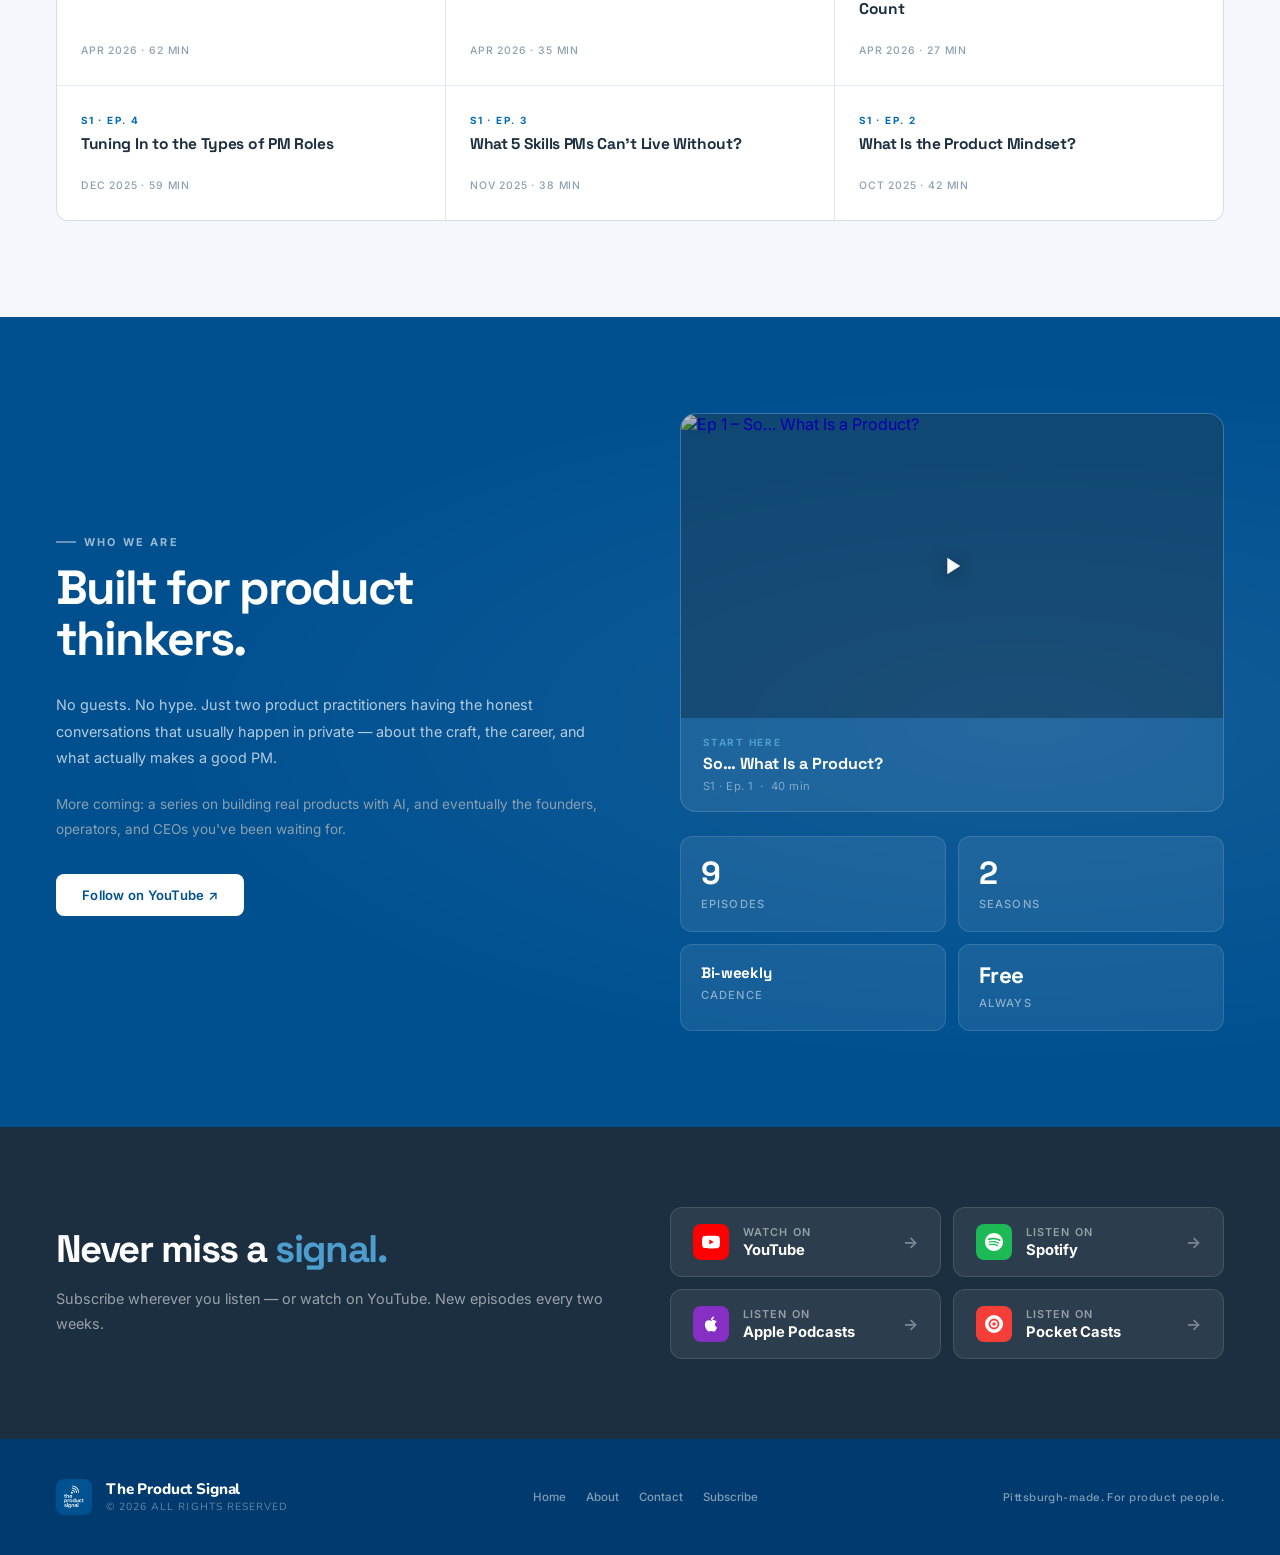
==== commit e1f2b6db: "Refresh home page copy, replace Google Form with Formspree, update footers - Rewrite hero, about, ep" ====
--- a/index.html
+++ b/index.html
@@ -686,8 +686,10 @@
   }
 
   .footer-copy {
-    font-size: 0.7rem; color: rgba(255,255,255,0.35);
-    letter-spacing: 0.05em;
+    font-family: 'Space Grotesk', sans-serif;
+    font-size: 0.7rem; font-weight: 500;
+    color: rgba(255,255,255,0.5);
+    letter-spacing: 0.04em;
   }
 
   .footer-links { display: flex; gap: 20px; }
@@ -769,14 +771,14 @@
 <!-- HERO -->
 <section class="hero">
   <div class="hero-left">
-    <div class="hero-eyebrow">A podcast for product builders</div>
+    <div class="hero-eyebrow">Two practitioners. One honest conversation.</div>
     <h1 class="hero-title">
       <span class="word-the">the</span>
       product
       <span class="word-signal">signal.</span>
     </h1>
     <p class="hero-desc">
-      Conversations at the intersection of product thinking, strategy, and what it truly means to build things people love. Honest insights. Real practitioners. Every week.
+      Brad and Deb break down the product craft from first principles — what the job actually is, what skills matter, and why most frameworks only get you halfway there.
     </p>
     <div class="hero-cta">
       <a href="#episodes" class="btn-primary">
@@ -806,20 +808,20 @@
     <div class="hero-ticker">
       <div class="ticker-inner">
         <span class="ticker-item">Product Strategy <span class="ticker-dot">◆</span></span>
-        <span class="ticker-item">UX Research <span class="ticker-dot">◆</span></span>
-        <span class="ticker-item">Startup Thinking <span class="ticker-dot">◆</span></span>
+        <span class="ticker-item">Career Navigation <span class="ticker-dot">◆</span></span>
+        <span class="ticker-item">The Product Craft <span class="ticker-dot">◆</span></span>
         <span class="ticker-item">Growth & Metrics <span class="ticker-dot">◆</span></span>
         <span class="ticker-item">Leadership <span class="ticker-dot">◆</span></span>
         <span class="ticker-item">AI & Product <span class="ticker-dot">◆</span></span>
-        <span class="ticker-item">Go-to-Market <span class="ticker-dot">◆</span></span>
+        <span class="ticker-item">PM Fundamentals <span class="ticker-dot">◆</span></span>
         <span class="ticker-item">The Product Signal <span class="ticker-dot">◆</span></span>
         <span class="ticker-item">Product Strategy <span class="ticker-dot">◆</span></span>
-        <span class="ticker-item">UX Research <span class="ticker-dot">◆</span></span>
-        <span class="ticker-item">Startup Thinking <span class="ticker-dot">◆</span></span>
+        <span class="ticker-item">Career Navigation <span class="ticker-dot">◆</span></span>
+        <span class="ticker-item">The Product Craft <span class="ticker-dot">◆</span></span>
         <span class="ticker-item">Growth & Metrics <span class="ticker-dot">◆</span></span>
         <span class="ticker-item">Leadership <span class="ticker-dot">◆</span></span>
         <span class="ticker-item">AI & Product <span class="ticker-dot">◆</span></span>
-        <span class="ticker-item">Go-to-Market <span class="ticker-dot">◆</span></span>
+        <span class="ticker-item">PM Fundamentals <span class="ticker-dot">◆</span></span>
         <span class="ticker-item">The Product Signal <span class="ticker-dot">◆</span></span>
       </div>
     </div>
@@ -829,19 +831,19 @@
 <!-- STATS -->
 <div class="stats-band">
   <div class="stat reveal">
-    <div class="stat-num">50<sup>+</sup></div>
+    <div class="stat-num">9</div>
     <div class="stat-label">Episodes Published</div>
   </div>
   <div class="stat reveal" style="transition-delay:0.1s">
-    <div class="stat-num">100<sup>K+</sup></div>
-    <div class="stat-label">Monthly Listeners</div>
+    <div class="stat-num">2</div>
+    <div class="stat-label">Seasons</div>
   </div>
   <div class="stat reveal" style="transition-delay:0.2s">
     <div class="stat-num">4.9<sup>★</sup></div>
     <div class="stat-label">Average Rating</div>
   </div>
   <div class="stat reveal" style="transition-delay:0.3s">
-    <div class="stat-num">Weekly</div>
+    <div class="stat-num">Bi-weekly</div>
     <div class="stat-label">New Episodes</div>
   </div>
 </div>
@@ -869,7 +871,7 @@
       <span class="ep-badge">★ Latest Episode</span>
       <h3 class="ep-title">Prioritization Is Messier Than You Think</h3>
       <div class="ep-meta">S2 · Ep. 4 &nbsp;·&nbsp; 37 min &nbsp;·&nbsp; May 2026</div>
-      <p class="ep-desc">Brad and Deb unpack the real complexity behind prioritization — why frameworks only get you so far, how stakeholder dynamics and compliance realities complicate every backlog decision, and why the best PMs treat prioritization as an ongoing, data-informed conversation rather than a one-time exercise.</p>
+      <p class="ep-desc">Frameworks only get you so far. Brad and Deb get into why prioritization is messier than any rubric suggests — and what actually helps when you're stuck between competing signals.</p>
       <a href="https://www.youtube.com/watch?v=8-VjOmERQ1M" target="_blank" class="btn-primary" style="width:fit-content">
         <svg width="14" height="14" viewBox="0 0 24 24" fill="currentColor"><path d="M8 5v14l11-7z"/></svg>
         Watch Episode
@@ -933,8 +935,8 @@
   <div class="about-left reveal">
     <div class="section-label">Who we are</div>
     <h2 class="section-title">Built for product thinkers.</h2>
-    <p class="about-text">The Product Signal cuts through the noise to bring you conversations that actually matter. We sit down with founders, PMs, designers, and operators to extract the real lessons — the ones that never make the LinkedIn posts.</p>
-    <p class="about-text">Every episode is a chance to hear how great products are really made: the false starts, the pivots, the frameworks that actually work, and the ones everyone pretends do.</p>
+    <p class="about-text">No guests. No hype. Just two product practitioners having the honest conversations that usually happen in private — about the craft, the career, and what actually makes a good PM.</p>
+    <p class="about-text" style="margin-top:12px; color:var(--slate-lt); font-size:0.85rem;">More coming: a series on building real products with AI, and eventually the founders, operators, and CEOs you've been waiting for.</p>
     <a href="https://www.youtube.com/@theproductsignal" target="_blank" class="btn-primary" style="margin-top:12px; width:fit-content; background:white; color:var(--primary);">
       Follow on YouTube ↗
     </a>
@@ -979,7 +981,7 @@
 <section class="subscribe-cta" id="subscribe">
   <div class="reveal">
     <h2 class="subscribe-cta-title">Never miss a <span>signal.</span></h2>
-    <p class="subscribe-cta-text">Subscribe wherever you listen — or watch every episode on YouTube. New conversations drop every two weeks, no filler, no fluff.</p>
+    <p class="subscribe-cta-text">Subscribe wherever you listen — or watch on YouTube. New episodes every two weeks.</p>
   </div>
   <div class="subscribe-buttons reveal" style="transition-delay:0.15s">
     <a href="https://www.youtube.com/@theproductsignal" target="_blank" class="sub-btn">
@@ -1033,7 +1035,7 @@
     </div>
     <div class="footer-logo-text">
       The Product Signal
-      <span>© 2025 All rights reserved</span>
+      <span>© 2026 All rights reserved</span>
     </div>
   </div>
   <div class="footer-links">
@@ -1041,9 +1043,8 @@
     <a href="about.html">About</a>
     <a href="contact.html">Contact</a>
     <a href="#subscribe">Subscribe</a>
-    <a href="https://www.youtube.com/@theproductsignal" target="_blank">YouTube ↗</a>
-  </div>
-  <div class="footer-copy">Made with ♥ for product people</div>
+  </div>
+  <div class="footer-copy">Pittsburgh-made. For product people.</div>
 </footer>
 
 <script>
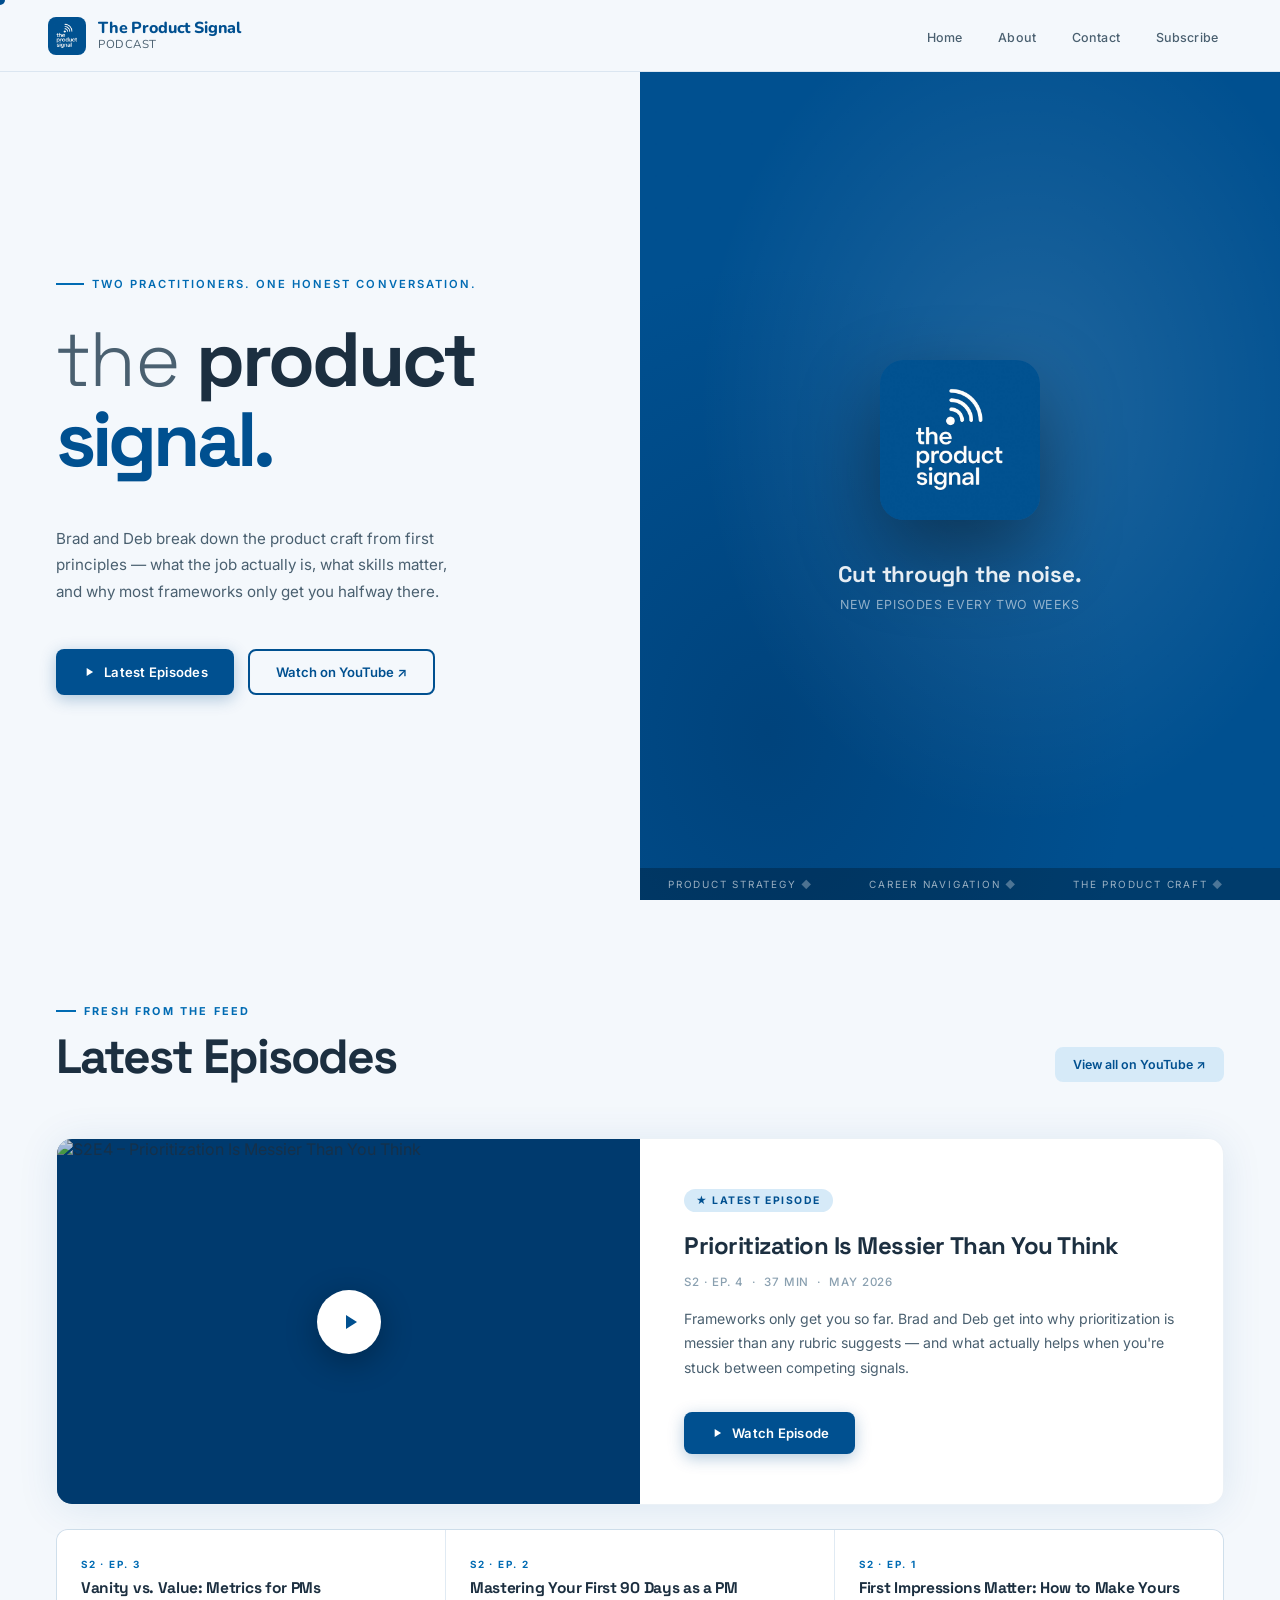
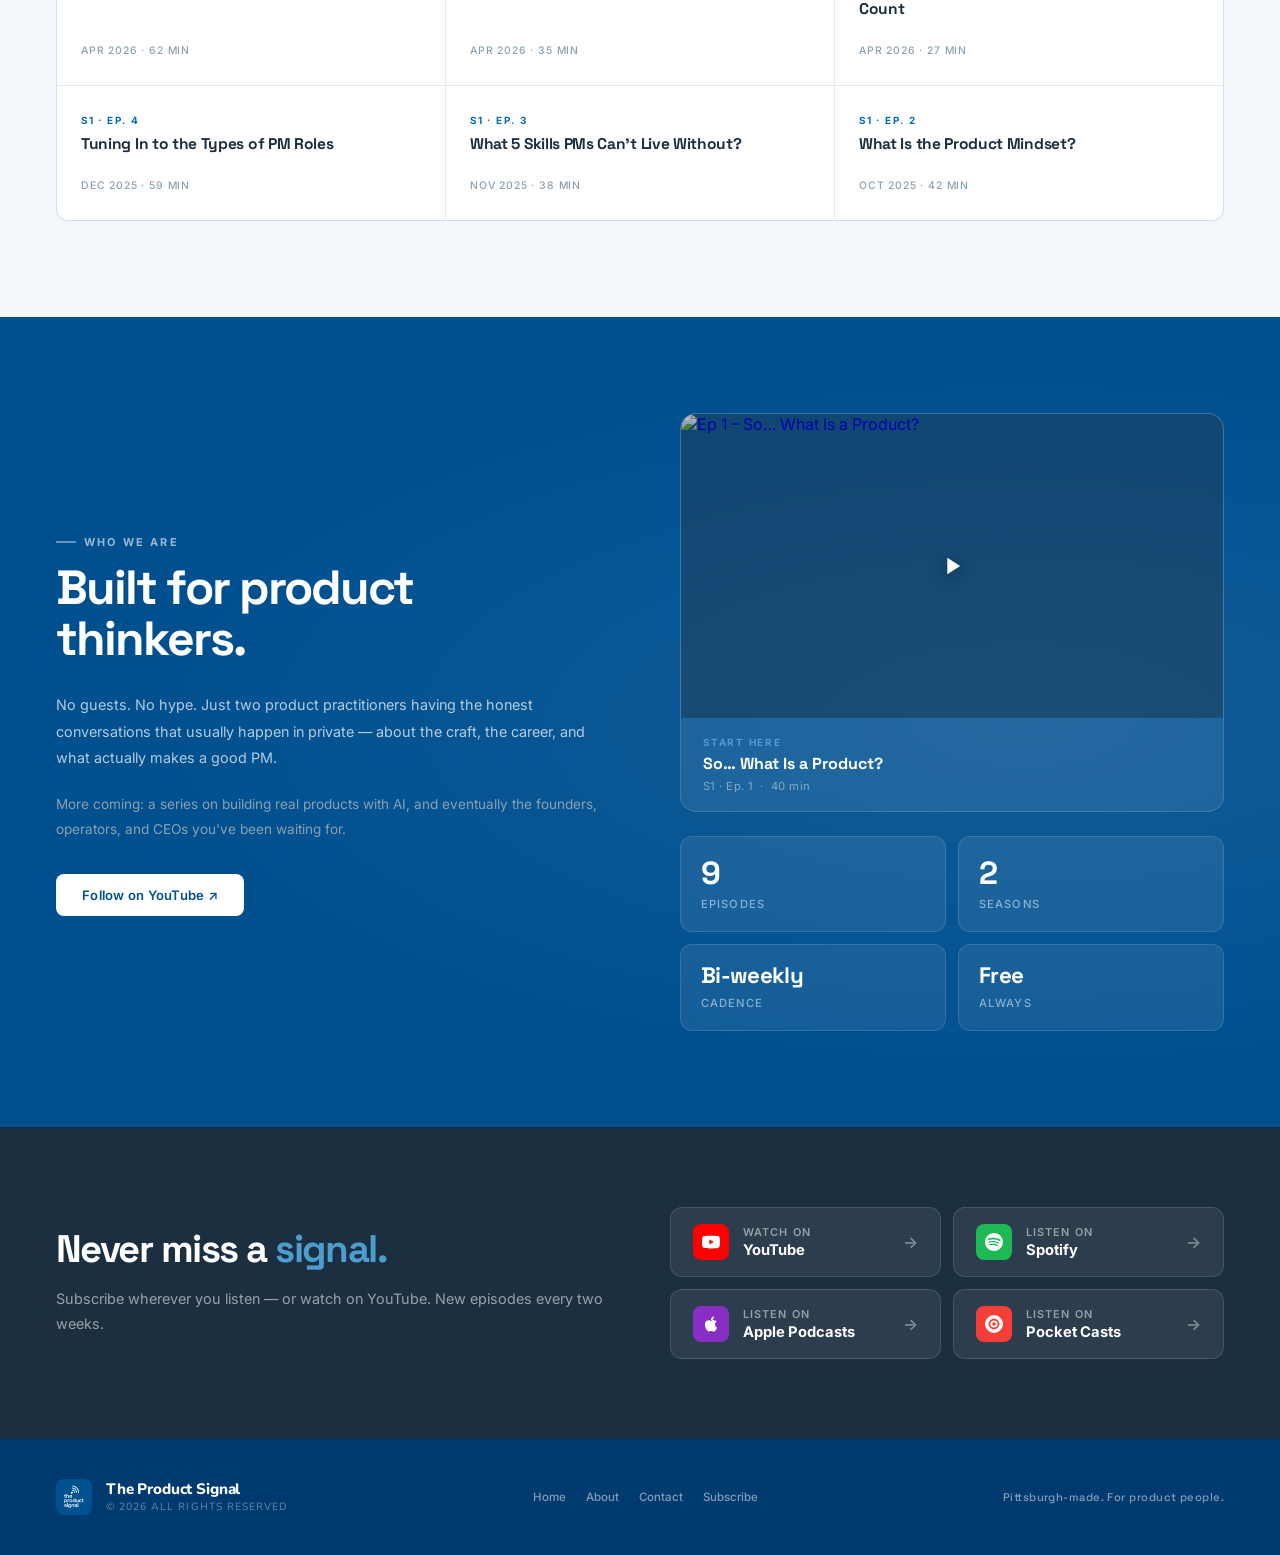
==== commit 27babb12: "Fix font inconsistency in stats-mini section Set Bi-weekly and Free stats to consistent font-size (1" ====
--- a/index.html
+++ b/index.html
@@ -608,7 +608,7 @@
   }
 
   .stat-mini .stat-num {
-    font-size: 2rem; color: white;
+    font-size: 2rem; color: white; font-weight: 900;
   }
 
   .stat-mini .stat-label { color: rgba(255,255,255,0.5); }
@@ -966,11 +966,11 @@
         <div class="stat-label">Seasons</div>
       </div>
       <div class="stat-mini">
-        <div class="stat-num" style="font-size:0.95rem; font-family:'Space Grotesk',sans-serif; font-weight:800; letter-spacing:-0.02em;">Bi-weekly</div>
+        <div class="stat-num" style="font-size:1.4rem;">Bi-weekly</div>
         <div class="stat-label">Cadence</div>
       </div>
       <div class="stat-mini">
-        <div class="stat-num" style="font-size:1.4rem; font-family:'Space Grotesk',sans-serif; font-weight:800;">Free</div>
+        <div class="stat-num" style="font-size:1.4rem;">Free</div>
         <div class="stat-label">Always</div>
       </div>
     </div>
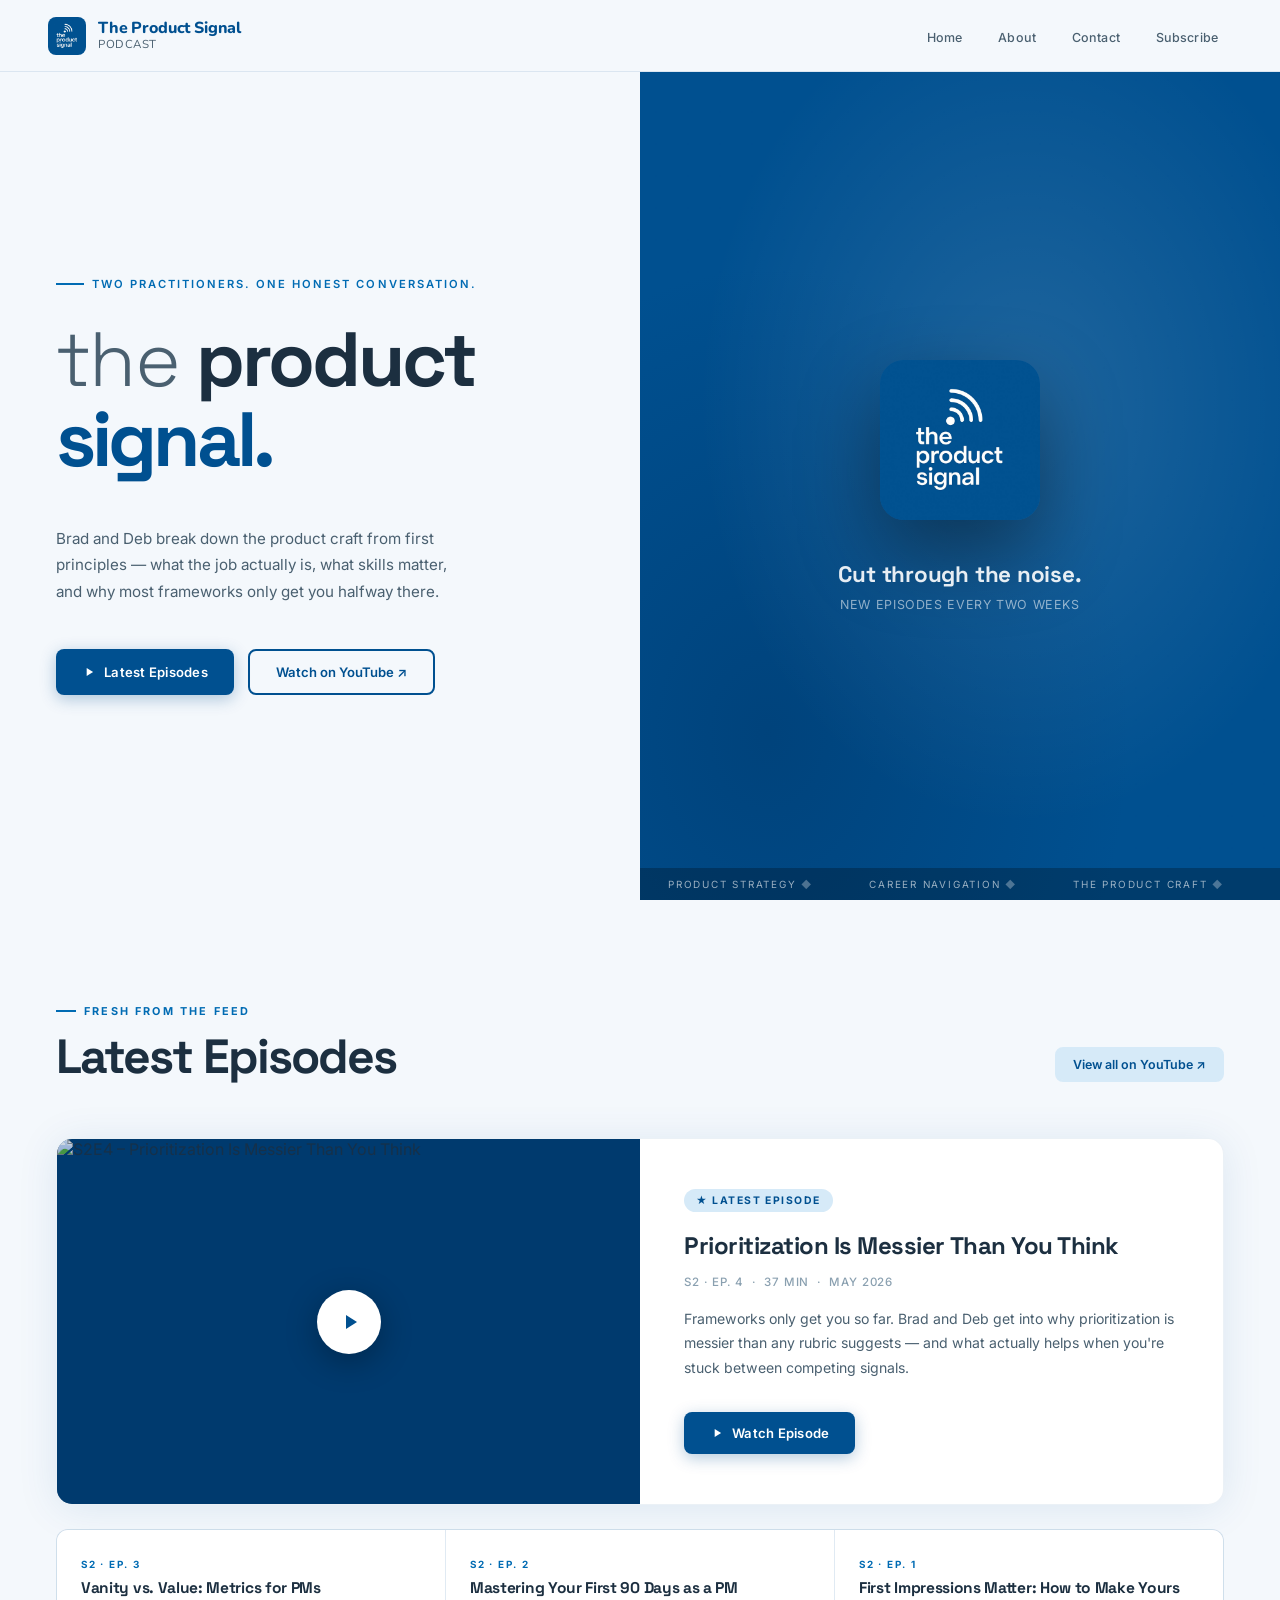
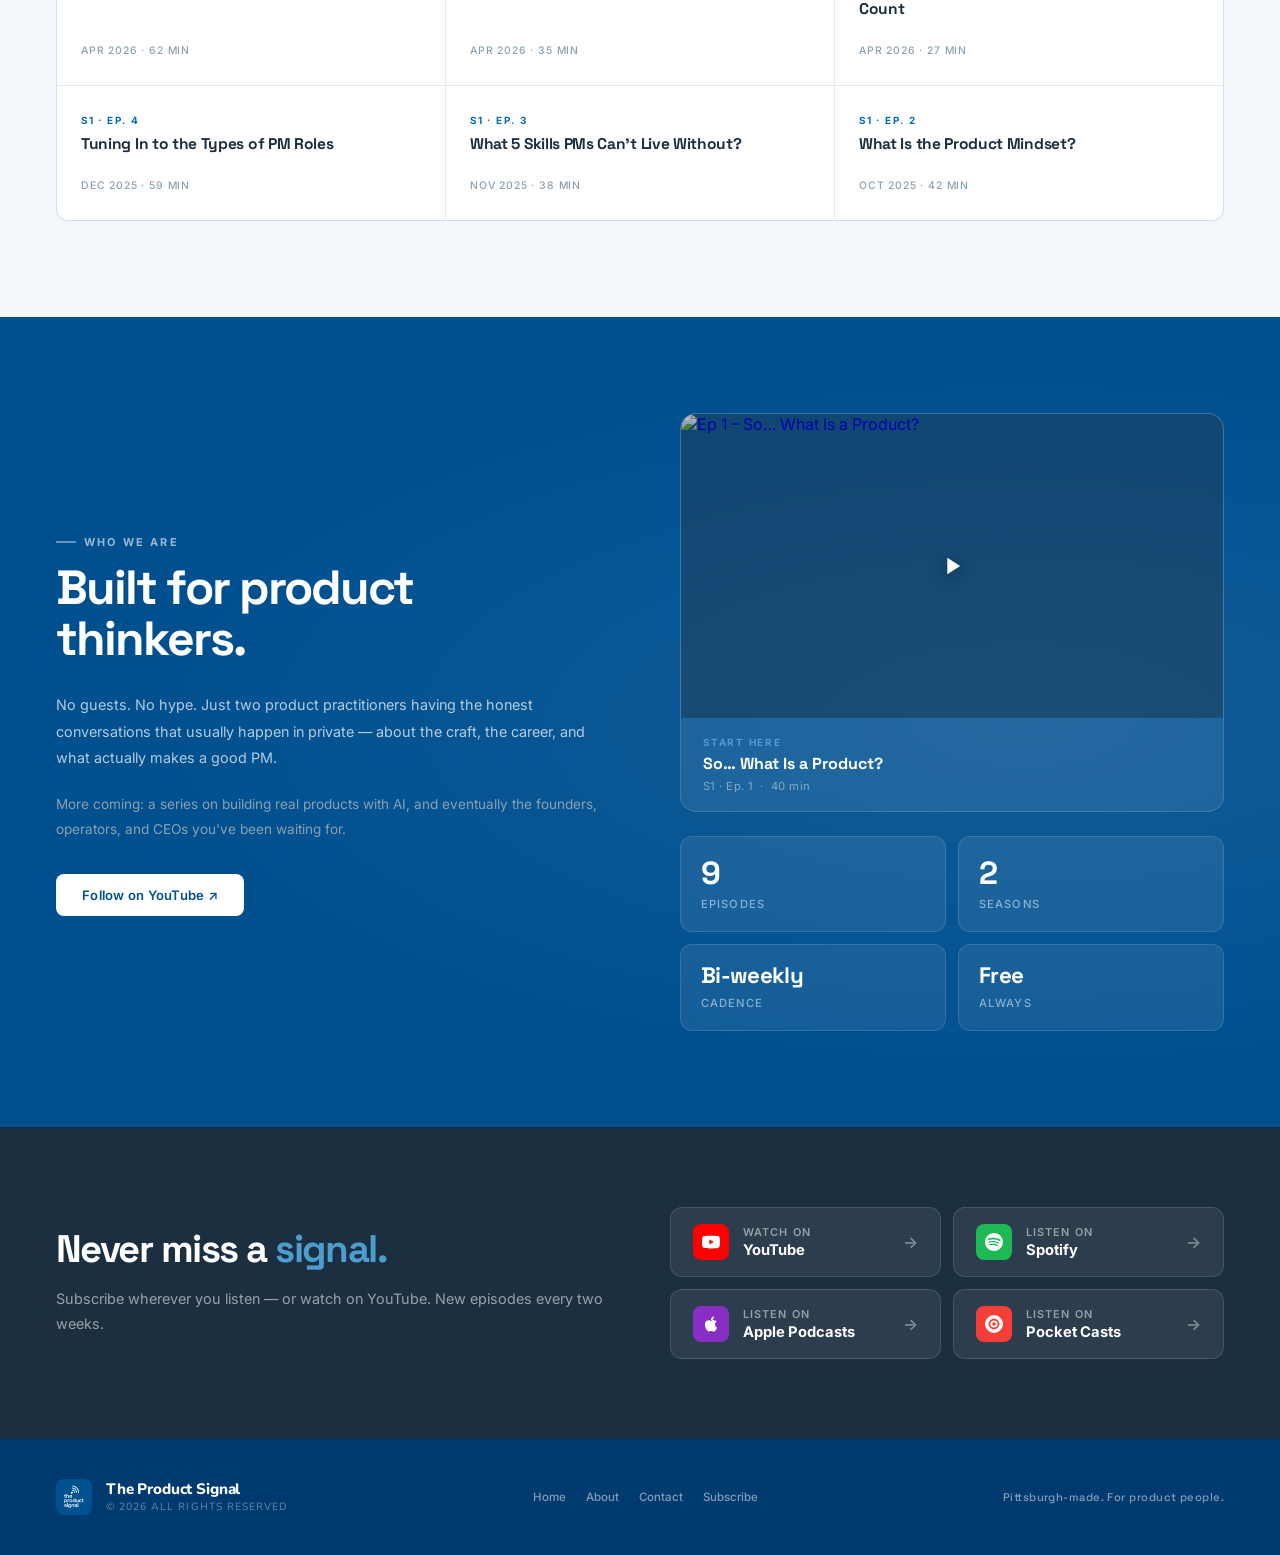
==== commit fa95b13a: "Remove custom cursor across all pages Restores the default browser cursor — the dot overlay didn't r" ====
--- a/index.html
+++ b/index.html
@@ -44,22 +44,7 @@
     background: var(--off-white);
     color: var(--slate);
     overflow-x: hidden;
-    cursor: none;
-  }
-
-  /* Custom cursor */
-  .cursor {
-    position: fixed;
-    width: 10px; height: 10px;
-    background: var(--primary);
-    border-radius: 50%;
-    pointer-events: none;
-    z-index: 9999;
-    transform: translate(-50%, -50%);
-    transition: width 0.2s ease, height 0.2s ease, opacity 0.2s;
-    mix-blend-mode: multiply;
-  }
-  .cursor.hover { width: 36px; height: 36px; opacity: 0.4; }
+  }
 
   /* Subtle dot-grid background */
   body::after {
@@ -749,7 +734,6 @@
 </head>
 <body>
 
-<div class="cursor" id="cursor"></div>
 
 <!-- NAV -->
 <nav>
@@ -1048,17 +1032,7 @@
 </footer>
 
 <script>
-  const cursor = document.getElementById('cursor');
-  document.addEventListener('mousemove', e => {
-    cursor.style.left = e.clientX + 'px';
-    cursor.style.top  = e.clientY + 'px';
-  });
-  document.querySelectorAll('a, button').forEach(el => {
-    el.addEventListener('mouseenter', () => cursor.classList.add('hover'));
-    el.addEventListener('mouseleave', () => cursor.classList.remove('hover'));
-  });
-
-  const observer = new IntersectionObserver(entries => {
+const observer = new IntersectionObserver(entries => {
     entries.forEach(e => { if (e.isIntersecting) e.target.classList.add('visible'); });
   }, { threshold: 0.1 });
   document.querySelectorAll('.reveal').forEach(r => observer.observe(r));
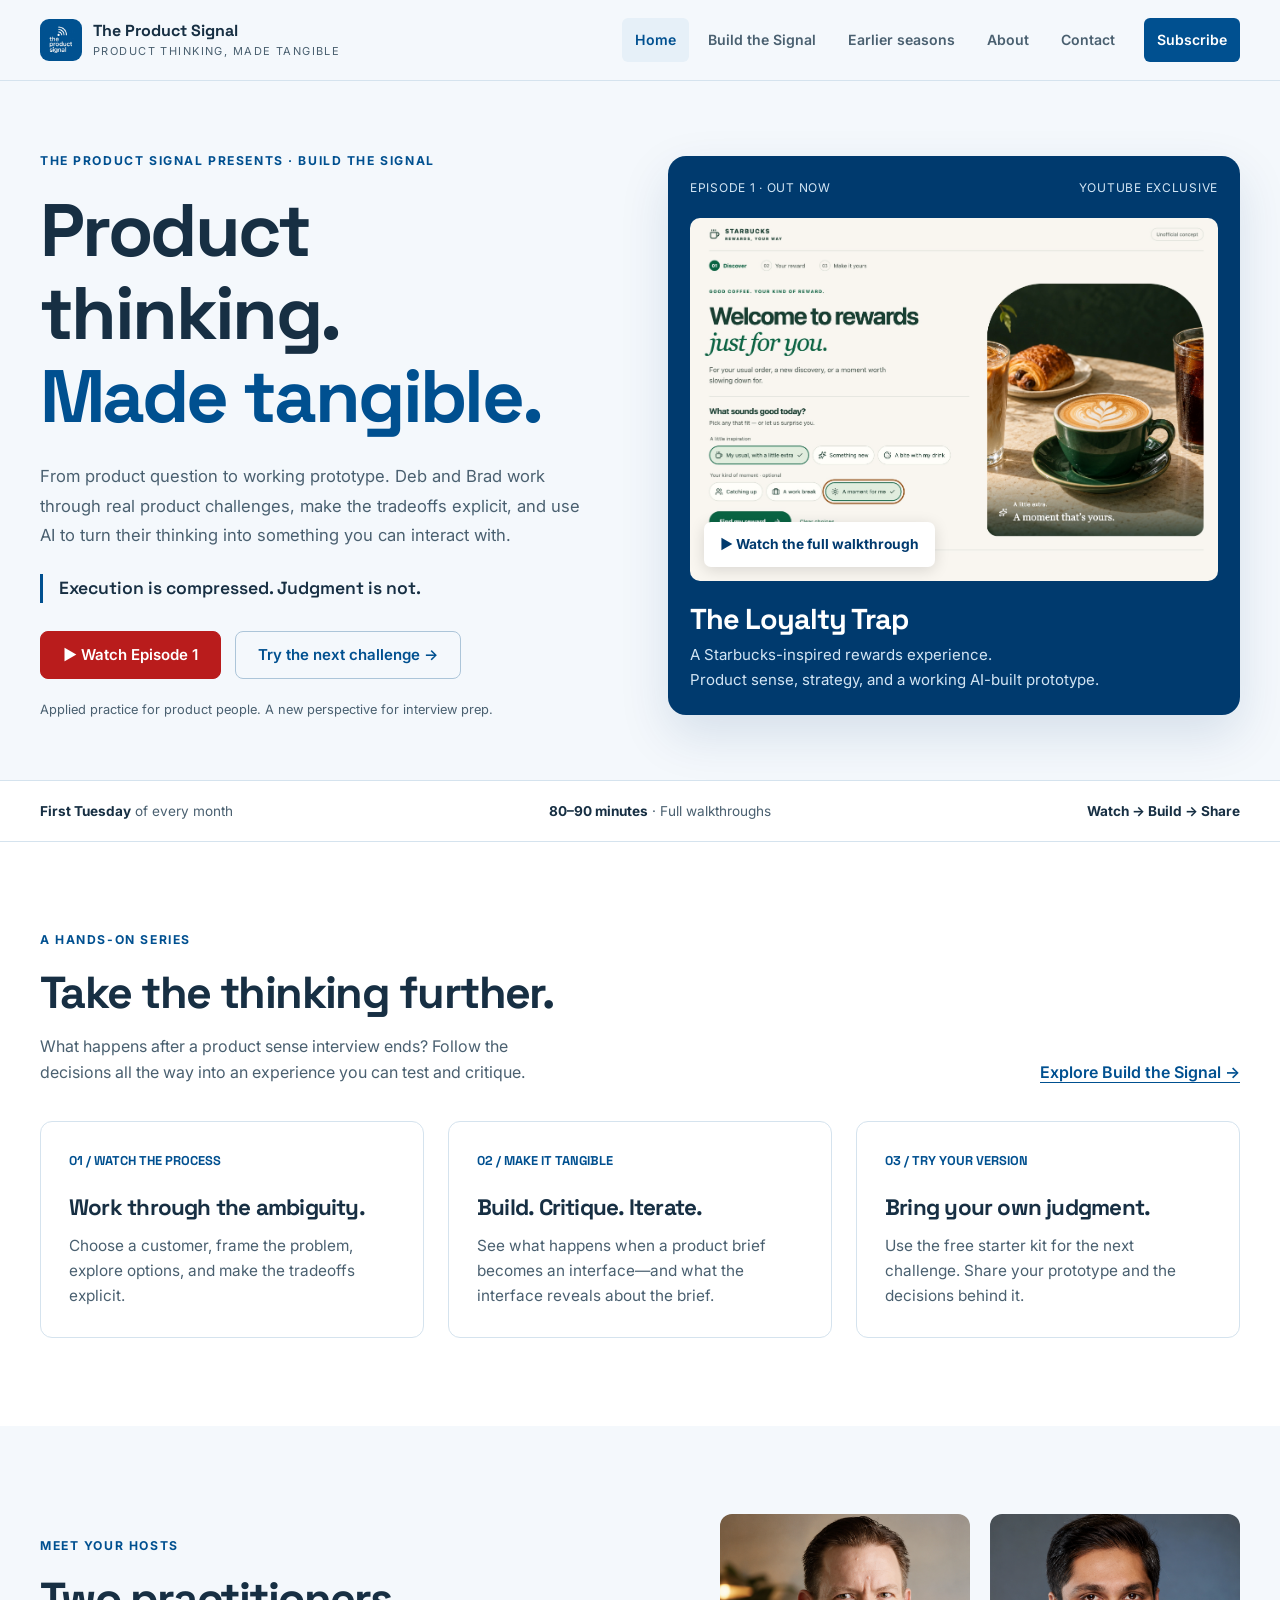
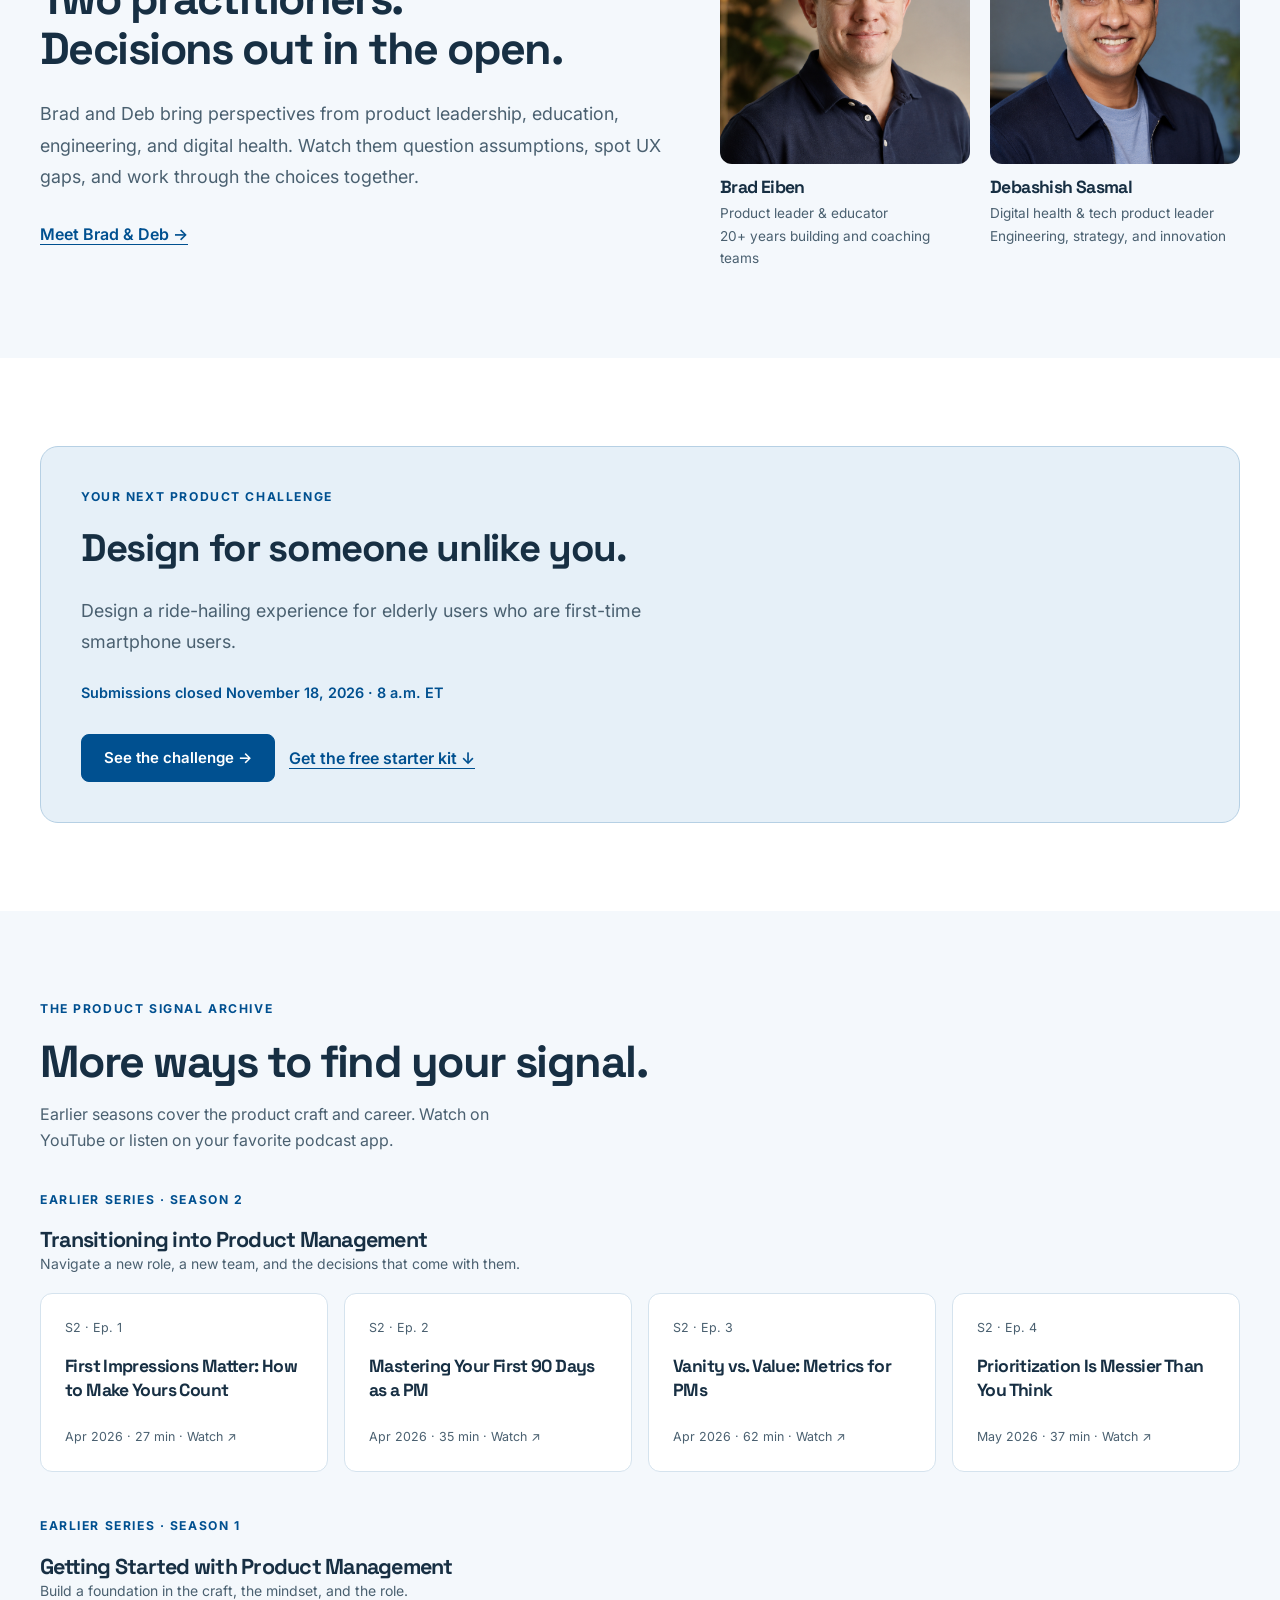
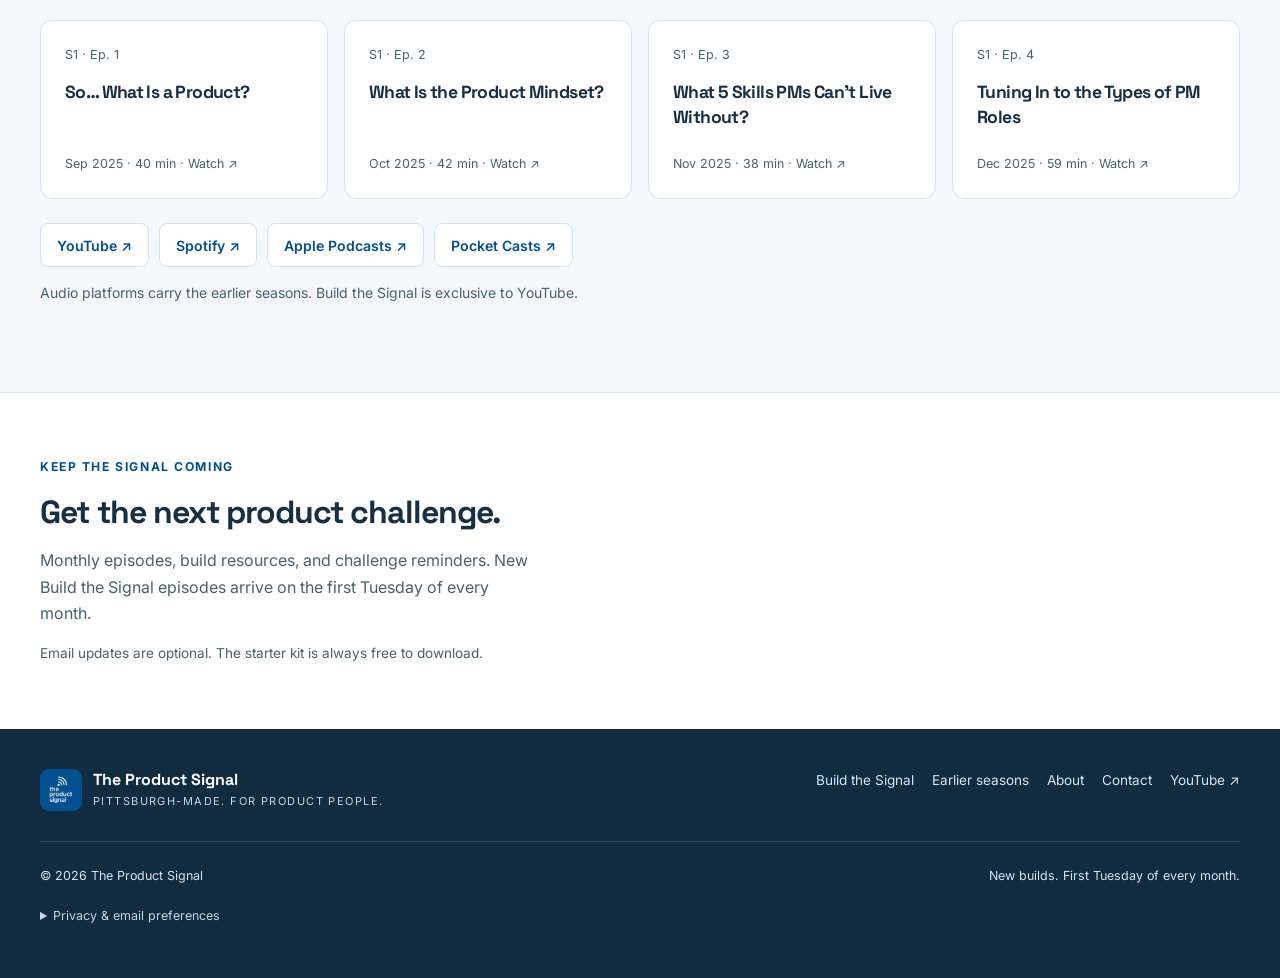
==== commit dfd4a57a: "Refresh website for Build the Signal launch" ====
--- a/index.html
+++ b/index.html
@@ -2,1040 +2,298 @@
 <html lang="en">
 <head>
 <meta charset="UTF-8">
-<meta name="viewport" content="width=device-width, initial-scale=1.0">
-<title>The Product Signal — Podcast</title>
+<meta name="viewport" content="width=device-width, initial-scale=1">
+<title>The Product Signal | Product thinking, made tangible</title>
+<meta name="description" content="Watch Build the Signal: real product challenges, explicit tradeoffs, and AI-built prototypes with Brad and Deb. New episodes every first Tuesday.">
+<link rel="canonical" href="https://theproductsignal.com/">
+<meta property="og:type" content="website">
+<meta property="og:title" content="The Product Signal | Product thinking, made tangible">
+<meta property="og:description" content="Watch Build the Signal: real product challenges, explicit tradeoffs, and AI-built prototypes with Brad and Deb. New episodes every first Tuesday.">
+<meta property="og:url" content="https://theproductsignal.com/">
+<meta property="og:image" content="https://theproductsignal.com/imgs/ep1-step-1.jpg">
+<meta property="og:image:alt" content="Build the Signal Episode 1: a Starbucks-inspired rewards prototype">
+<meta name="twitter:card" content="summary_large_image">
+<link rel="icon" href="imgs/product-signal-logo.jpg" type="image/jpeg">
 <link rel="preconnect" href="https://fonts.googleapis.com">
 <link rel="preconnect" href="https://fonts.gstatic.com" crossorigin>
-<link href="https://fonts.googleapis.com/css2?family=Space+Grotesk:wght@400;600;700&family=Inter:wght@400;600;900&family=Nunito:wght@400;700;800;900&display=swap" rel="stylesheet">
-
-<style>
-  /* ════════════════════════════════════════
-     COLOR PALETTE — derived from logo
-     ════════════════════════════════════════
-     Primary Blue   #005090  (logo bg, dominant)
-     Deep Blue      #003a6e  (darker depth)
-     Royal Blue     #006bb3  (mid highlight)
-     Sky Blue       #4d9ecf  (lighter accent)
-     Ice Blue       #d6eaf8  (very light tint)
-     White          #ffffff  (logo text/icons)
-     Off-White      #f4f8fc  (page background)
-     Slate          #2c3e50  (dark text)
-  ════════════════════════════════════════ */
-
-  :root {
-    --primary:    #005090;
-    --primary-dk: #003a6e;
-    --primary-lt: #006bb3;
-    --accent:     #4d9ecf;
-    --ice:        #d6eaf8;
-    --white:      #ffffff;
-    --off-white:  #f4f8fc;
-    --slate:      #1c2f40;
-    --slate-mid:  #4a6070;
-    --slate-lt:   #8aa0b0;
-    --card-bg:    #eaf3fb;
-  }
-
-  *, *::before, *::after { box-sizing: border-box; margin: 0; padding: 0; }
-  html { scroll-behavior: smooth; }
-
-  body {
-    font-family: 'Inter', sans-serif;
-    background: var(--off-white);
-    color: var(--slate);
-    overflow-x: hidden;
-  }
-
-  /* Subtle dot-grid background */
-  body::after {
-    content: '';
-    position: fixed; inset: 0;
-    background-image: radial-gradient(circle, #005090 1px, transparent 1px);
-    background-size: 32px 32px;
-    opacity: 0.04;
-    pointer-events: none;
-    z-index: 0;
-  }
-
-  /* ─── NAV ─── */
-  nav {
-    position: fixed; top: 0; left: 0; right: 0;
-    display: flex; justify-content: space-between; align-items: center;
-    padding: 0 48px;
-    height: 72px;
-    background: rgba(244, 248, 252, 0.9);
-    backdrop-filter: blur(12px);
-    -webkit-backdrop-filter: blur(12px);
-    border-bottom: 1px solid rgba(0, 80, 144, 0.1);
-    z-index: 100;
-  }
-
-  .nav-logo {
-    display: flex; align-items: center; gap: 12px;
-    text-decoration: none;
-  }
-
-  .nav-logo img {
-    height: 38px; width: 38px;
-    border-radius: 8px;
-    object-fit: cover;
-  }
-
-  .nav-logo-text {
-    font-family: 'Nunito', sans-serif;
-    font-weight: 800;
-    font-size: 1rem;
-    color: var(--primary);
-    letter-spacing: -0.01em;
-    line-height: 1.2;
-  }
-
-  .nav-logo-text span {
-    display: block;
-    font-weight: 400;
-    font-size: 0.72rem;
-    color: var(--slate-mid);
-    letter-spacing: 0.05em;
-    text-transform: uppercase;
-  }
-
-  .nav-links { display: flex; gap: 8px; list-style: none; align-items: center; }
-
-  .nav-links a {
-    font-size: 0.78rem;
-    font-weight: 500;
-    letter-spacing: 0.01em;
-    text-decoration: none;
-    color: var(--slate-mid);
-    padding: 6px 14px;
-    border-radius: 6px;
-    transition: background 0.2s, color 0.2s;
-  }
-
-  .nav-links a:hover { background: var(--ice); color: var(--primary); }
-
-  .nav-links .nav-cta {
-    background: var(--primary);
-    color: white;
-    padding: 8px 18px;
-  }
-
-  .nav-links .nav-cta:hover { background: var(--primary-dk); color: white; }
-
-  /* ─── HERO ─── */
-  .hero {
-    min-height: 100vh;
-    display: grid;
-    grid-template-columns: 1fr 1fr;
-    position: relative; overflow: hidden;
-    padding-top: 72px;
-  }
-
-  .hero-left {
-    padding: 80px 56px 80px 56px;
-    display: flex; flex-direction: column; justify-content: center;
-    position: relative; z-index: 2;
-    background: var(--off-white);
-  }
-
-  .hero-eyebrow {
-    display: inline-flex; align-items: center; gap: 8px;
-    font-size: 0.7rem; font-weight: 600;
-    letter-spacing: 0.18em; text-transform: uppercase;
-    color: var(--primary-lt);
-    margin-bottom: 28px;
-    opacity: 0; animation: fadeUp 0.7s ease 0.2s forwards;
-  }
-
-  .hero-eyebrow::before {
-    content: '';
-    display: block; width: 28px; height: 2px;
-    background: var(--primary-lt);
-  }
-
-  .hero-title {
-    font-family: 'Space Grotesk', sans-serif;
-    font-size: clamp(3.2rem, 6vw, 5.5rem);
-    font-weight: 900;
-    line-height: 1.05;
-    letter-spacing: -0.04em;
-    color: var(--slate);
-    padding-bottom: 0.1em;
-    overflow: visible;
-    opacity: 0; animation: fadeUp 0.7s ease 0.35s forwards;
-  }
-
-  .hero-title .word-signal {
-    color: var(--primary);
-    display: block;
-    padding-bottom: 0.08em;
-    font-weight: 900;
-    letter-spacing: -0.05em;
-  }
-
-  .hero-title .word-the { color: var(--slate-mid); font-weight: 300; letter-spacing: -0.02em; }
-
-  .hero-desc {
-    margin-top: 32px;
-    font-size: 0.95rem; line-height: 1.75;
-    color: var(--slate-mid);
-    max-width: 400px;
-    opacity: 0; animation: fadeUp 0.7s ease 0.5s forwards;
-  }
-
-  .hero-cta {
-    margin-top: 44px;
-    display: flex; gap: 14px; flex-wrap: wrap;
-    opacity: 0; animation: fadeUp 0.7s ease 0.65s forwards;
-  }
-
-  .btn-primary {
-    display: inline-flex; align-items: center; gap: 8px;
-    padding: 13px 26px;
-    background: var(--primary); color: white;
-    font-family: 'Inter', sans-serif;
-    font-size: 0.82rem; font-weight: 600;
-    letter-spacing: 0.02em;
-    text-decoration: none; border: none;
-    border-radius: 8px; cursor: pointer;
-    transition: background 0.2s, transform 0.15s, box-shadow 0.2s;
-    box-shadow: 0 4px 16px rgba(0,80,144,0.3);
-  }
-
-  .btn-primary:hover {
-    background: var(--primary-dk);
-    transform: translateY(-2px);
-    box-shadow: 0 8px 24px rgba(0,80,144,0.4);
-  }
-
-  .btn-secondary {
-    display: inline-flex; align-items: center; gap: 8px;
-    padding: 13px 26px;
-    background: transparent; color: var(--primary);
-    font-family: 'Inter', sans-serif;
-    font-size: 0.82rem; font-weight: 600;
-    text-decoration: none;
-    border: 2px solid var(--primary);
-    border-radius: 8px; cursor: pointer;
-    transition: background 0.2s, color 0.2s;
-  }
-
-  .btn-secondary:hover { background: var(--primary); color: white; }
-
-  /* Hero right — branded panel */
-  .hero-right {
-    background: var(--primary);
-    position: relative; overflow: hidden;
-    display: flex; align-items: center; justify-content: center;
-  }
-
-  /* Subtle radial shimmer */
-  .hero-right::before {
-    content: '';
-    position: absolute; inset: 0;
-    background: radial-gradient(ellipse at 60% 40%, rgba(255,255,255,0.12) 0%, transparent 60%),
-                radial-gradient(ellipse at 20% 80%, rgba(0,58,110,0.6) 0%, transparent 50%);
-  }
-
-  .hero-art {
-    position: relative; z-index: 2;
-    display: flex; flex-direction: column;
-    align-items: center; gap: 40px;
-    padding: 60px 40px;
-  }
-
-  .hero-logo-large {
-    width: 160px; height: 160px;
-    border-radius: 24px;
-    overflow: hidden;
-    box-shadow: 0 32px 80px rgba(0,0,0,0.4);
-    opacity: 0; animation: fadeUp 0.8s ease 0.5s forwards;
-  }
-
-  .hero-logo-large img { width: 100%; height: 100%; object-fit: cover; }
-
-  /* Signal rings around logo */
-  .signal-rings {
-    position: absolute;
-    width: 400px; height: 400px;
-    top: 50%; left: 50%;
-    transform: translate(-50%, -50%);
-  }
-
-  .ring {
-    position: absolute; border-radius: 50%;
-    border: 1px solid rgba(255,255,255,0.15);
-    top: 50%; left: 50%;
-    transform: translate(-50%, -50%) scale(0);
-    animation: expandRing 4s ease-out infinite;
-  }
-
-  .ring:nth-child(1) { width: 200px; height: 200px; animation-delay: 0s; border-color: rgba(255,255,255,0.3); }
-  .ring:nth-child(2) { width: 280px; height: 280px; animation-delay: 1s; }
-  .ring:nth-child(3) { width: 360px; height: 360px; animation-delay: 2s; }
-  .ring:nth-child(4) { width: 440px; height: 440px; animation-delay: 3s; }
-
-  .hero-tagline {
-    text-align: center;
-    color: rgba(255,255,255,0.9);
-    font-family: 'Space Grotesk', sans-serif;
-    font-size: 1.4rem; font-weight: 700;
-    letter-spacing: -0.01em;
-    opacity: 0; animation: fadeUp 0.8s ease 0.7s forwards;
-  }
-
-  .hero-tagline small {
-    display: block;
-    font-family: 'Inter', sans-serif;
-    font-size: 0.78rem; font-weight: 400;
-    color: rgba(255,255,255,0.55);
-    margin-top: 8px; letter-spacing: 0.05em;
-    text-transform: uppercase;
-  }
-
-  /* Scrolling ticker */
-  .hero-ticker {
-    position: absolute; bottom: 0; left: 0; right: 0;
-    background: rgba(0,0,0,0.25);
-    padding: 10px 0; overflow: hidden;
-  }
-
-  .ticker-inner {
-    display: flex; white-space: nowrap;
-    animation: ticker 22s linear infinite;
-    font-size: 0.62rem; letter-spacing: 0.18em;
-    text-transform: uppercase; color: rgba(255,255,255,0.6);
-  }
-
-  .ticker-item { padding: 0 28px; flex-shrink: 0; }
-  .ticker-dot { color: rgba(255,255,255,0.3); }
-
-  /* ─── STATS ─── */
-  .stats-band {
-    display: none; grid-template-columns: repeat(4, 1fr);
-    border-top: 1px solid rgba(0,80,144,0.12);
-    border-bottom: 1px solid rgba(0,80,144,0.12);
-    background: white;
-    position: relative; z-index: 1;
-  }
-
-  .stat {
-    padding: 36px 40px;
-    border-right: 1px solid rgba(0,80,144,0.1);
-    transition: background 0.2s;
-  }
-
-  .stat:last-child { border-right: none; }
-  .stat:hover { background: var(--ice); }
-
-  .stat-num {
-    font-family: 'Space Grotesk', sans-serif;
-    font-size: 2.8rem; font-weight: 900;
-    letter-spacing: -0.03em;
-    color: var(--primary); line-height: 1;
-  }
-
-  .stat-num sup { font-size: 1.4rem; }
-
-  .stat-label {
-    font-size: 0.7rem; font-weight: 500;
-    letter-spacing: 0.1em; text-transform: uppercase;
-    color: var(--slate-lt); margin-top: 8px;
-  }
-
-  /* ─── SECTION COMMON ─── */
-  .section { padding: 96px 56px; position: relative; z-index: 1; }
-
-  .section-header {
-    display: flex; justify-content: space-between; align-items: flex-end;
-    margin-bottom: 56px;
-  }
-
-  .section-label {
-    display: inline-flex; align-items: center; gap: 8px;
-    font-size: 0.68rem; font-weight: 700;
-    letter-spacing: 0.2em; text-transform: uppercase;
-    color: var(--primary-lt); margin-bottom: 14px;
-  }
-
-  .section-label::before {
-    content: '';
-    display: block; width: 20px; height: 2px;
-    background: var(--primary-lt);
-  }
-
-  .section-title {
-    font-family: 'Space Grotesk', sans-serif;
-    font-size: clamp(2rem, 4vw, 3rem);
-    font-weight: 900; line-height: 1.05;
-    letter-spacing: -0.04em; color: var(--slate);
-  }
-
-  .see-all {
-    font-size: 0.78rem; font-weight: 600;
-    text-decoration: none; color: var(--primary);
-    display: inline-flex; align-items: center; gap: 6px;
-    padding: 8px 16px; border: 2px solid var(--ice);
-    border-radius: 8px; background: var(--ice);
-    transition: background 0.2s, border-color 0.2s;
-    white-space: nowrap;
-  }
-
-  .see-all:hover { background: var(--primary); color: white; border-color: var(--primary); }
-
-  /* ─── FEATURED EPISODE ─── */
-  .featured-episode {
-    display: grid; grid-template-columns: 1fr 1fr;
-    background: white;
-    border-radius: 16px; overflow: hidden;
-    box-shadow: 0 4px 40px rgba(0,80,144,0.1);
-    margin-bottom: 24px;
-    border: 1px solid rgba(0,80,144,0.08);
-  }
-
-  .featured-thumb {
-    position: relative; overflow: hidden;
-    aspect-ratio: 16/10; background: var(--primary-dk);
-  }
-
-  .featured-thumb img {
-    width: 100%; height: 100%; object-fit: cover;
-    opacity: 0.8; transition: opacity 0.3s, transform 0.4s;
-  }
-
-  .featured-episode:hover .featured-thumb img { opacity: 0.9; transform: scale(1.03); }
-
-  .play-overlay {
-    position: absolute; inset: 0;
-    display: flex; align-items: center; justify-content: center;
-    background: linear-gradient(to top, rgba(0,58,110,0.6) 0%, transparent 60%);
-  }
-
-  .play-btn {
-    width: 64px; height: 64px; border-radius: 50%;
-    background: white;
-    display: flex; align-items: center; justify-content: center;
-    box-shadow: 0 8px 32px rgba(0,0,0,0.3);
-    transition: transform 0.2s, box-shadow 0.2s;
-  }
-
-  .play-btn:hover { transform: scale(1.1); box-shadow: 0 12px 40px rgba(0,0,0,0.4); }
-  .play-btn svg { width: 24px; height: 24px; fill: var(--primary); margin-left: 3px; }
-
-  .featured-info {
-    padding: 44px;
-    display: flex; flex-direction: column; justify-content: center;
-  }
-
-  .ep-badge {
-    display: inline-flex; align-items: center; gap: 6px;
-    font-size: 0.65rem; font-weight: 700;
-    letter-spacing: 0.15em; text-transform: uppercase;
-    color: var(--primary); background: var(--ice);
-    padding: 5px 12px; border-radius: 20px;
-    margin-bottom: 20px; width: fit-content;
-  }
-
-  .ep-title {
-    font-family: 'Space Grotesk', sans-serif;
-    font-size: 1.5rem; font-weight: 800; line-height: 1.2;
-    letter-spacing: -0.02em;
-    color: var(--slate); margin-bottom: 14px;
-  }
-
-  .ep-meta {
-    font-size: 0.72rem; font-weight: 500;
-    letter-spacing: 0.08em; text-transform: uppercase;
-    color: var(--slate-lt); margin-bottom: 18px;
-  }
-
-  .ep-desc {
-    font-size: 0.88rem; line-height: 1.75;
-    color: var(--slate-mid); margin-bottom: 32px;
-  }
-
-  /* ─── EPISODE GRID ─── */
-  .episodes-grid {
-    display: grid; grid-template-columns: repeat(3, 1fr);
-    gap: 1px;
-    background: rgba(0,80,144,0.08);
-    border: 1px solid rgba(0,80,144,0.08);
-    border-radius: 12px; overflow: hidden;
-  }
-
-  .episode-card {
-    display: flex; flex-direction: column;
-    padding: 28px 24px;
-    background: white;
-    text-decoration: none; color: var(--slate);
-    border-radius: 0; box-shadow: none;
-    transition: background 0.2s, color 0.2s;
-  }
-
-  .episode-card:hover {
-    background: var(--ice);
-    color: var(--primary);
-    transform: none; box-shadow: none;
-  }
-
-  .episode-body {
-    flex: 1; padding: 0;
-    display: flex; flex-direction: column; gap: 8px;
-  }
-
-  .ep-num {
-    font-size: 0.62rem; font-weight: 700;
-    letter-spacing: 0.18em; text-transform: uppercase;
-    color: var(--primary-lt);
-  }
-
-  .ep-card-title {
-    font-family: 'Space Grotesk', sans-serif;
-    font-size: 0.97rem; font-weight: 700; line-height: 1.35;
-    letter-spacing: -0.02em;
-    color: inherit; flex: 1;
-  }
-
-  .ep-card-meta {
-    font-size: 0.65rem; font-weight: 500;
-    letter-spacing: 0.08em; text-transform: uppercase;
-    color: var(--slate-lt);
-    margin-top: 16px;
-  }
-
-  /* ─── ABOUT ─── */
-  .about-section {
-    background: var(--primary);
-    padding: 96px 56px;
-    display: grid; grid-template-columns: 1fr 1fr;
-    gap: 80px; align-items: center;
-    position: relative; overflow: hidden;
-  }
-
-  .about-section::before {
-    content: '';
-    position: absolute; inset: 0;
-    background: radial-gradient(ellipse at 80% 50%, rgba(255,255,255,0.07) 0%, transparent 60%);
-    pointer-events: none;
-  }
-
-  .about-left { position: relative; z-index: 2; }
-  .about-left .section-label { color: rgba(255,255,255,0.6); }
-  .about-left .section-label::before { background: rgba(255,255,255,0.4); }
-  .about-left .section-title { color: white; margin-bottom: 28px; }
-
-  .about-text {
-    font-size: 0.9rem; line-height: 1.85;
-    color: rgba(255,255,255,0.7); margin-bottom: 20px;
-  }
-
-  .about-right { position: relative; z-index: 2; }
-
-  /* Palette display card */
-  .start-here-card {
-    display: block; text-decoration: none;
-    background: rgba(255,255,255,0.08);
-    border: 1px solid rgba(255,255,255,0.15);
-    border-radius: 16px; overflow: hidden; margin-bottom: 24px;
-    transition: transform 0.2s, box-shadow 0.2s;
-  }
-  .start-here-card:hover { transform: translateY(-3px); box-shadow: 0 16px 40px rgba(0,0,0,0.3); }
-
-  .start-here-thumb {
-    position: relative; overflow: hidden;
-  }
-  .start-here-thumb img {
-    width: 100%; display: block;
-    aspect-ratio: 16/9; object-fit: cover;
-    transition: transform 0.3s;
-  }
-  .start-here-card:hover .start-here-thumb img { transform: scale(1.03); }
-
-  .start-here-play {
-    position: absolute; inset: 0;
-    display: flex; align-items: center; justify-content: center;
-    background: rgba(0,0,0,0.25);
-    transition: background 0.2s;
-  }
-  .start-here-card:hover .start-here-play { background: rgba(0,80,144,0.5); }
-
-  .start-here-play svg {
-    filter: drop-shadow(0 2px 8px rgba(0,0,0,0.5));
-  }
-
-  .start-here-body {
-    padding: 18px 22px;
-  }
-  .start-here-label {
-    font-size: 0.62rem; font-weight: 700;
-    letter-spacing: 0.18em; text-transform: uppercase;
-    color: var(--accent); margin-bottom: 6px;
-  }
-  .start-here-title {
-    font-family: 'Space Grotesk', sans-serif;
-    font-size: 1rem; font-weight: 700;
-    color: white; line-height: 1.3; margin-bottom: 4px;
-  }
-  .start-here-meta {
-    font-size: 0.7rem; color: rgba(255,255,255,0.45);
-    letter-spacing: 0.04em;
-  }
-
-  .stats-mini {
-    display: grid; grid-template-columns: 1fr 1fr;
-    gap: 12px;
-  }
-
-  .stat-mini {
-    background: rgba(255,255,255,0.08);
-    border: 1px solid rgba(255,255,255,0.12);
-    border-radius: 12px; padding: 20px;
-  }
-
-  .stat-mini .stat-num {
-    font-size: 2rem; color: white; font-weight: 900;
-  }
-
-  .stat-mini .stat-label { color: rgba(255,255,255,0.5); }
-
-  /* ─── SUBSCRIBE ─── */
-  .subscribe-cta {
-    background: var(--slate);
-    padding: 80px 56px;
-    display: grid;
-    grid-template-columns: 1fr 1fr;
-    gap: 60px; align-items: center;
-  }
-
-  .subscribe-cta-title {
-    font-family: 'Space Grotesk', sans-serif;
-    font-size: clamp(1.8rem, 3vw, 2.6rem);
-    font-weight: 900; line-height: 1.05;
-    letter-spacing: -0.04em; color: white;
-    margin-bottom: 16px;
-  }
-  .subscribe-cta-title span { color: var(--accent); }
-
-  .subscribe-cta-text {
-    font-size: 0.9rem; line-height: 1.75;
-    color: rgba(255,255,255,0.55);
-  }
-
-  .subscribe-buttons {
-    display: grid; grid-template-columns: 1fr 1fr; gap: 12px;
-  }
-
-  .sub-btn {
-    display: flex; align-items: center; gap: 14px;
-    padding: 16px 22px;
-    background: rgba(255,255,255,0.07);
-    border: 1px solid rgba(255,255,255,0.12);
-    border-radius: 12px; color: white;
-    text-decoration: none; font-size: 0.85rem; font-weight: 600;
-    transition: background 0.2s, border-color 0.2s, transform 0.15s;
-  }
-  .sub-btn:hover { background: var(--primary); border-color: var(--primary); transform: translateY(-2px); }
-  .sub-btn-icon { width: 36px; height: 36px; border-radius: 8px; display: flex; align-items: center; justify-content: center; flex-shrink: 0; }
-  .sub-btn-icon svg { width: 18px; height: 18px; fill: white; }
-  .sub-btn-info { flex: 1; }
-  .sub-btn-label { font-size: 0.68rem; text-transform: uppercase; letter-spacing: 0.1em; opacity: 0.5; margin-bottom: 2px; }
-  .sub-btn-name { font-size: 0.92rem; font-weight: 700; }
-  .sub-btn-arrow { font-size: 1rem; opacity: 0.4; transition: opacity 0.2s, transform 0.2s; }
-  .sub-btn:hover .sub-btn-arrow { opacity: 1; }
-
-  /* ─── FOOTER ─── */
-  footer {
-    background: var(--primary-dk);
-    padding: 40px 56px;
-    display: flex; justify-content: space-between; align-items: center;
-  }
-
-  .footer-left { display: flex; align-items: center; gap: 14px; }
-
-  .footer-logo-img {
-    height: 36px; width: 36px; border-radius: 8px; overflow: hidden;
-  }
-
-  .footer-logo-img img { width: 100%; height: 100%; object-fit: cover; }
-
-  .footer-logo-text {
-    font-family: 'Nunito', sans-serif;
-    font-weight: 800; font-size: 0.95rem;
-    color: white; letter-spacing: -0.01em;
-  }
-
-  .footer-logo-text span {
-    display: block; font-weight: 400; font-size: 0.65rem;
-    color: rgba(255,255,255,0.4); letter-spacing: 0.1em;
-    text-transform: uppercase;
-  }
-
-  .footer-copy {
-    font-family: 'Space Grotesk', sans-serif;
-    font-size: 0.7rem; font-weight: 500;
-    color: rgba(255,255,255,0.5);
-    letter-spacing: 0.04em;
-  }
-
-  .footer-links { display: flex; gap: 20px; }
-  .footer-links a {
-    font-size: 0.72rem; font-weight: 500;
-    color: rgba(255,255,255,0.5); text-decoration: none;
-    transition: color 0.2s;
-  }
-  .footer-links a:hover { color: white; }
-
-  /* ─── ANIMATIONS ─── */
-  @keyframes fadeUp {
-    from { opacity: 0; transform: translateY(24px); }
-    to   { opacity: 1; transform: translateY(0); }
-  }
-
-  @keyframes expandRing {
-    0%   { transform: translate(-50%, -50%) scale(0); opacity: 0.8; }
-    100% { transform: translate(-50%, -50%) scale(1); opacity: 0; }
-  }
-
-  @keyframes ticker {
-    from { transform: translateX(0); }
-    to   { transform: translateX(-50%); }
-  }
-
-  .reveal {
-    opacity: 0; transform: translateY(32px);
-    transition: opacity 0.65s ease, transform 0.65s ease;
-  }
-  .reveal.visible { opacity: 1; transform: none; }
-
-  /* ─── RESPONSIVE ─── */
-  @media (max-width: 960px) {
-    nav { padding: 0 24px; }
-    .hero { grid-template-columns: 1fr; }
-    .hero-right { height: 340px; }
-    .hero-left { padding: 60px 28px 60px; }
-    .stats-band { grid-template-columns: 1fr 1fr; }
-    .featured-episode { grid-template-columns: 1fr; }
-    .episodes-grid { grid-template-columns: 1fr 1fr; }
-    .section { padding: 64px 28px; }
-    .about-section { grid-template-columns: 1fr; gap: 40px; padding: 64px 28px; }
-    .subscribe-cta { grid-template-columns: 1fr; padding: 64px 28px; }
-    footer { flex-direction: column; gap: 20px; padding: 32px 28px; text-align: center; }
-    .footer-links { justify-content: center; }
-  }
-
-  @media (max-width: 600px) {
-    .episodes-grid { grid-template-columns: 1fr; }
-    .nav-links li:not(:last-child) { display: none; }
-    .stats-band { grid-template-columns: 1fr 1fr; }
-    .hero-cta { flex-direction: column; }
-    .section-header { flex-direction: column; align-items: flex-start; gap: 16px; }
-  }
-</style>
+<link href="https://fonts.googleapis.com/css2?family=Space+Grotesk:wght@400;500;600;700&amp;family=Inter:wght@400;500;600;700&amp;display=swap" rel="stylesheet">
+<link rel="stylesheet" href="site.css">
+<script defer src="analytics.js">
+</script>
+<script defer src="site.js">
+</script>
+<!-- MailerLite Universal -->
+<script>(function(w,d,e,u,f,l,n){w[f]=w[f]||function(){(w[f].q=w[f].q||[]).push(arguments);},l=d.createElement(e),l.async=1,l.src=u,n=d.getElementsByTagName(e)[0],n.parentNode.insertBefore(l,n);})(window,document,'script','https://assets.mailerlite.com/js/universal.js','ml');ml('account', '2765254');</script>
+<script type="application/ld+json">{"@context": "https://schema.org", "@type": "PodcastSeries", "name": "The Product Signal", "url": "https://theproductsignal.com/", "description": "An independent show about product practice, including the hands-on YouTube series Build the Signal.", "sameAs": ["https://www.youtube.com/@theproductsignal", "https://open.spotify.com/show/0ahh4XyT5gG92En3A8KNjC", "https://podcasts.apple.com/us/podcast/the-product-signal/id1840250400", "https://pocketcasts.com/podcast/the-product-signal/6325c5f0-756b-013e-62de-0e9f8491cb6f"]}</script>
 </head>
 <body>
-
-
-<!-- NAV -->
-<nav>
-  <a href="#" class="nav-logo">
-    <img src="[data-uri]" alt="The Product Signal">
-    <div class="nav-logo-text">
-      The Product Signal
-      <span>Podcast</span>
-    </div>
-  </a>
-  <ul class="nav-links">
-    <li><a href="index.html" class="active">Home</a></li>
-    <li><a href="about.html">About</a></li>
-    <li><a href="contact.html">Contact</a></li>
-    <li><a href="#subscribe">Subscribe</a></li>
-  </ul>
+<a class="skip-link" href="#main">Skip to content</a>
+<header class="site-header">
+<div class="container nav-shell">
+<a class="brand" href="index.html">
+<img src="imgs/product-signal-logo.jpg" width="42" height="42" alt="">
+<span>The Product Signal<small>Product thinking, made tangible</small>
+</span>
+</a>
+<nav class="desktop-nav" aria-label="Main navigation">
+<a href="index.html" aria-current="page">Home</a>
+<a href="build-the-signal.html">Build the Signal</a>
+<a href="index.html#episodes">Earlier seasons</a>
+<a href="about.html">About</a>
+<a href="contact.html">Contact</a>
+<a class="nav-action" href="#subscribe">Subscribe</a>
 </nav>
-
-<!-- HERO -->
+<details class="mobile-menu">
+<summary>Menu</summary>
+<nav aria-label="Mobile navigation">
+<a href="index.html" aria-current="page">Home</a>
+<a href="build-the-signal.html">Build the Signal</a>
+<a href="index.html#episodes">Earlier seasons</a>
+<a href="about.html">About</a>
+<a href="contact.html">Contact</a>
+<a href="#subscribe">Subscribe</a>
+</nav>
+</details>
+</div>
+</header>
+<main id="main">
 <section class="hero">
-  <div class="hero-left">
-    <div class="hero-eyebrow">Two practitioners. One honest conversation.</div>
-    <h1 class="hero-title">
-      <span class="word-the">the</span>
-      product
-      <span class="word-signal">signal.</span>
-    </h1>
-    <p class="hero-desc">
-      Brad and Deb break down the product craft from first principles — what the job actually is, what skills matter, and why most frameworks only get you halfway there.
-    </p>
-    <div class="hero-cta">
-      <a href="#episodes" class="btn-primary">
-        <svg width="14" height="14" viewBox="0 0 24 24" fill="currentColor"><path d="M8 5v14l11-7z"/></svg>
-        Latest Episodes
-      </a>
-      <a href="https://www.youtube.com/@theproductsignal" target="_blank" class="btn-secondary">Watch on YouTube ↗</a>
-    </div>
-  </div>
-
-  <div class="hero-right">
-    <div class="signal-rings">
-      <div class="ring"></div>
-      <div class="ring"></div>
-      <div class="ring"></div>
-      <div class="ring"></div>
-    </div>
-    <div class="hero-art">
-      <div class="hero-logo-large">
-        <img src="[data-uri]" alt="The Product Signal">
-      </div>
-      <div class="hero-tagline">
-        Cut through the noise.
-        <small>New episodes every two weeks</small>
-      </div>
-    </div>
-    <div class="hero-ticker">
-      <div class="ticker-inner">
-        <span class="ticker-item">Product Strategy <span class="ticker-dot">◆</span></span>
-        <span class="ticker-item">Career Navigation <span class="ticker-dot">◆</span></span>
-        <span class="ticker-item">The Product Craft <span class="ticker-dot">◆</span></span>
-        <span class="ticker-item">Growth & Metrics <span class="ticker-dot">◆</span></span>
-        <span class="ticker-item">Leadership <span class="ticker-dot">◆</span></span>
-        <span class="ticker-item">AI & Product <span class="ticker-dot">◆</span></span>
-        <span class="ticker-item">PM Fundamentals <span class="ticker-dot">◆</span></span>
-        <span class="ticker-item">The Product Signal <span class="ticker-dot">◆</span></span>
-        <span class="ticker-item">Product Strategy <span class="ticker-dot">◆</span></span>
-        <span class="ticker-item">Career Navigation <span class="ticker-dot">◆</span></span>
-        <span class="ticker-item">The Product Craft <span class="ticker-dot">◆</span></span>
-        <span class="ticker-item">Growth & Metrics <span class="ticker-dot">◆</span></span>
-        <span class="ticker-item">Leadership <span class="ticker-dot">◆</span></span>
-        <span class="ticker-item">AI & Product <span class="ticker-dot">◆</span></span>
-        <span class="ticker-item">PM Fundamentals <span class="ticker-dot">◆</span></span>
-        <span class="ticker-item">The Product Signal <span class="ticker-dot">◆</span></span>
-      </div>
-    </div>
-  </div>
-</section>
-
-<!-- STATS -->
-<div class="stats-band">
-  <div class="stat reveal">
-    <div class="stat-num">9</div>
-    <div class="stat-label">Episodes Published</div>
-  </div>
-  <div class="stat reveal" style="transition-delay:0.1s">
-    <div class="stat-num">2</div>
-    <div class="stat-label">Seasons</div>
-  </div>
-  <div class="stat reveal" style="transition-delay:0.2s">
-    <div class="stat-num">4.9<sup>★</sup></div>
-    <div class="stat-label">Average Rating</div>
-  </div>
-  <div class="stat reveal" style="transition-delay:0.3s">
-    <div class="stat-num">Bi-weekly</div>
-    <div class="stat-label">New Episodes</div>
-  </div>
-</div>
-
-<!-- EPISODES -->
+<div class="container hero-grid">
+<div>
+<span class="eyebrow">The Product Signal presents · Build the Signal</span>
+<h1>Product thinking.<br>
+<span>Made tangible.</span>
+</h1>
+<p class="lead">From product question to working prototype. Deb and Brad work through real product challenges, make the tradeoffs explicit, and use AI to turn their thinking into something you can interact with.</p>
+<p class="thesis">Execution is compressed. Judgment is not.</p>
+<div class="actions">
+<a href="https://www.youtube.com/watch?v=B1a7dNlCZrI" target="_blank" rel="noopener noreferrer" class="button youtube" data-watch-episode="1">▶ Watch Episode 1</a>
+<a class="button secondary" href="build-the-signal.html#challenge">Try the next challenge →</a>
+</div>
+<p class="hero-note">Applied practice for product people. A new perspective for interview prep.</p>
+</div>
+<article class="episode-cover">
+<div class="cover-top">
+<span data-release-label>Episode 1 · Out now</span>
+<span>YouTube exclusive</span>
+</div>
+<a href="https://www.youtube.com/watch?v=B1a7dNlCZrI" target="_blank" rel="noopener noreferrer" class="cover-art" data-watch-episode="1">
+<img src="imgs/ep1-step-1.jpg" width="1909" height="1312" alt="Starbucks-inspired prototype: discover a reward based on your preferences">
+<span class="play-label">▶ Watch the full walkthrough</span>
+</a>
+<h2>The Loyalty Trap</h2>
+<p>A Starbucks-inspired rewards experience.<br>Product sense, strategy, and a working AI-built prototype.</p>
+</article>
+</div>
+</section>
+<div class="cadence">
+<div class="container cadence-inner">
+<span>
+<strong>First Tuesday</strong> of every month</span>
+<span>
+<strong>80–90 minutes</strong> · Full walkthroughs</span>
+<span>
+<strong>Watch → Build → Share</strong>
+</span>
+</div>
+</div>
+<section class="section white">
+<div class="container">
+<div class="section-intro">
+<div>
+<span class="eyebrow">A hands-on series</span>
+<h2>Take the thinking further.</h2>
+<p>What happens after a product sense interview ends? Follow the decisions all the way into an experience you can test and critique.</p>
+</div>
+<a class="text-link" href="build-the-signal.html">Explore Build the Signal →</a>
+</div>
+<div class="steps">
+<article class="step">
+<span class="step-number">01 / WATCH THE PROCESS</span>
+<h3>Work through the ambiguity.</h3>
+<p>Choose a customer, frame the problem, explore options, and make the tradeoffs explicit.</p>
+</article>
+<article class="step">
+<span class="step-number">02 / MAKE IT TANGIBLE</span>
+<h3>Build. Critique. Iterate.</h3>
+<p>See what happens when a product brief becomes an interface—and what the interface reveals about the brief.</p>
+</article>
+<article class="step">
+<span class="step-number">03 / TRY YOUR VERSION</span>
+<h3>Bring your own judgment.</h3>
+<p>Use the free starter kit for the next challenge. Share your prototype and the decisions behind it.</p>
+</article>
+</div>
+</div>
+</section>
+<section class="section">
+<div class="container host-strip">
+<div>
+<span class="eyebrow">Meet your hosts</span>
+<h2>Two practitioners.<br>Decisions out in the open.</h2>
+<p class="lead">Brad and Deb bring perspectives from product leadership, education, engineering, and digital health. Watch them question assumptions, spot UX gaps, and work through the choices together.</p>
+<div class="actions">
+<a class="text-link" href="about.html#hosts">Meet Brad &amp; Deb →</a>
+</div>
+</div>
+<div class="host-mini-grid">
+<article class="host-mini">
+<img src="imgs/brad_podcast_casual_headshot.png" alt="Brad Eiben" loading="lazy">
+<h3>Brad Eiben</h3>
+<p>Product leader &amp; educator<br>20+ years building and coaching teams</p>
+</article>
+<article class="host-mini">
+<img src="imgs/debashish_podcast_casual_headshot.png" alt="Debashish Sasmal" loading="lazy">
+<h3>Debashish Sasmal</h3>
+<p>Digital health &amp; tech product leader<br>Engineering, strategy, and innovation</p>
+</article>
+</div>
+</div>
+</section>
+<section class="section white">
+<div class="container">
+<div class="challenge-box">
+<span class="eyebrow">Your next product challenge</span>
+<h2>Design for someone unlike you.</h2>
+<p class="lead">Design a ride-hailing experience for elderly users who are first-time smartphone users.</p>
+<span class="deadline" data-deadline-label>Submit by November 18, 2026 · 8 a.m. ET</span>
+<div class="actions">
+<a class="button" href="build-the-signal.html#challenge">See the challenge →</a>
+<a class="text-link" href="build-the-signal-audience-kit.zip" download>Get the free starter kit ↓</a>
+</div>
+</div>
+</div>
+</section>
 <section class="section" id="episodes">
-  <div class="section-header reveal">
-    <div>
-      <div class="section-label">Fresh from the feed</div>
-      <h2 class="section-title">Latest Episodes</h2>
-    </div>
-    <a href="https://www.youtube.com/@theproductsignal" target="_blank" class="see-all">View all on YouTube ↗</a>
-  </div>
-
-  <div class="featured-episode reveal">
-    <div class="featured-thumb">
-      <img src="https://img.youtube.com/vi/8-VjOmERQ1M/hqdefault.jpg" alt="S2E4 – Prioritization Is Messier Than You Think" loading="lazy">
-      <div class="play-overlay">
-        <a href="https://www.youtube.com/watch?v=8-VjOmERQ1M" target="_blank" class="play-btn">
-          <svg viewBox="0 0 24 24"><path d="M8 5v14l11-7z"/></svg>
-        </a>
-      </div>
-    </div>
-    <div class="featured-info">
-      <span class="ep-badge">★ Latest Episode</span>
-      <h3 class="ep-title">Prioritization Is Messier Than You Think</h3>
-      <div class="ep-meta">S2 · Ep. 4 &nbsp;·&nbsp; 37 min &nbsp;·&nbsp; May 2026</div>
-      <p class="ep-desc">Frameworks only get you so far. Brad and Deb get into why prioritization is messier than any rubric suggests — and what actually helps when you're stuck between competing signals.</p>
-      <a href="https://www.youtube.com/watch?v=8-VjOmERQ1M" target="_blank" class="btn-primary" style="width:fit-content">
-        <svg width="14" height="14" viewBox="0 0 24 24" fill="currentColor"><path d="M8 5v14l11-7z"/></svg>
-        Watch Episode
-      </a>
-    </div>
-  </div>
-
-  <div class="episodes-grid" style="margin-top:24px">
-    <a href="https://www.youtube.com/watch?v=A38xlkTiMd4" target="_blank" class="episode-card reveal">
-      <div class="episode-body">
-        <div class="ep-num">S2 · Ep. 3</div>
-        <div class="ep-card-title">Vanity vs. Value: Metrics for PMs</div>
-        <div class="ep-card-meta">Apr 2026 · 62 min</div>
-      </div>
-    </a>
-
-    <a href="https://www.youtube.com/watch?v=jmn33W2bElM" target="_blank" class="episode-card reveal">
-      <div class="episode-body">
-        <div class="ep-num">S2 · Ep. 2</div>
-        <div class="ep-card-title">Mastering Your First 90 Days as a PM</div>
-        <div class="ep-card-meta">Apr 2026 · 35 min</div>
-      </div>
-    </a>
-
-    <a href="https://www.youtube.com/watch?v=6gVSkrabJuU" target="_blank" class="episode-card reveal">
-      <div class="episode-body">
-        <div class="ep-num">S2 · Ep. 1</div>
-        <div class="ep-card-title">First Impressions Matter: How to Make Yours Count</div>
-        <div class="ep-card-meta">Apr 2026 · 27 min</div>
-      </div>
-    </a>
-
-    <a href="https://www.youtube.com/watch?v=EGkI9wS7GLQ" target="_blank" class="episode-card reveal">
-      <div class="episode-body">
-        <div class="ep-num">S1 · Ep. 4</div>
-        <div class="ep-card-title">Tuning In to the Types of PM Roles</div>
-        <div class="ep-card-meta">Dec 2025 · 59 min</div>
-      </div>
-    </a>
-
-    <a href="https://www.youtube.com/watch?v=Xy0zMNyeXak" target="_blank" class="episode-card reveal">
-      <div class="episode-body">
-        <div class="ep-num">S1 · Ep. 3</div>
-        <div class="ep-card-title">What 5 Skills PMs Can't Live Without?</div>
-        <div class="ep-card-meta">Nov 2025 · 38 min</div>
-      </div>
-    </a>
-
-    <a href="https://www.youtube.com/watch?v=6zIp4fNEayY" target="_blank" class="episode-card reveal">
-      <div class="episode-body">
-        <div class="ep-num">S1 · Ep. 2</div>
-        <div class="ep-card-title">What Is the Product Mindset?</div>
-        <div class="ep-card-meta">Oct 2025 · 42 min</div>
-      </div>
-    </a>
-  </div>
-</section>
-
-<!-- ABOUT -->
-<section class="about-section" id="about">
-  <div class="about-left reveal">
-    <div class="section-label">Who we are</div>
-    <h2 class="section-title">Built for product thinkers.</h2>
-    <p class="about-text">No guests. No hype. Just two product practitioners having the honest conversations that usually happen in private — about the craft, the career, and what actually makes a good PM.</p>
-    <p class="about-text" style="margin-top:12px; color:var(--slate-lt); font-size:0.85rem;">More coming: a series on building real products with AI, and eventually the founders, operators, and CEOs you've been waiting for.</p>
-    <a href="https://www.youtube.com/@theproductsignal" target="_blank" class="btn-primary" style="margin-top:12px; width:fit-content; background:white; color:var(--primary);">
-      Follow on YouTube ↗
-    </a>
-  </div>
-
-  <div class="about-right reveal" style="transition-delay:0.15s">
-    <a href="https://www.youtube.com/watch?v=t0MDn9gP5VM" target="_blank" class="start-here-card">
-      <div class="start-here-thumb">
-        <img src="https://img.youtube.com/vi/t0MDn9gP5VM/hqdefault.jpg" alt="Ep 1 – So… What Is a Product?" loading="lazy">
-        <div class="start-here-play">
-          <svg viewBox="0 0 24 24" fill="white" width="28" height="28"><path d="M8 5v14l11-7z"/></svg>
-        </div>
-      </div>
-      <div class="start-here-body">
-        <div class="start-here-label">Start Here</div>
-        <div class="start-here-title">So… What Is a Product?</div>
-        <div class="start-here-meta">S1 · Ep. 1 &nbsp;·&nbsp; 40 min</div>
-      </div>
-    </a>
-    <div class="stats-mini">
-      <div class="stat-mini">
-        <div class="stat-num">9</div>
-        <div class="stat-label">Episodes</div>
-      </div>
-      <div class="stat-mini">
-        <div class="stat-num">2</div>
-        <div class="stat-label">Seasons</div>
-      </div>
-      <div class="stat-mini">
-        <div class="stat-num" style="font-size:1.4rem;">Bi-weekly</div>
-        <div class="stat-label">Cadence</div>
-      </div>
-      <div class="stat-mini">
-        <div class="stat-num" style="font-size:1.4rem;">Free</div>
-        <div class="stat-label">Always</div>
-      </div>
-    </div>
-  </div>
-</section>
-
-<!-- SUBSCRIBE -->
-<section class="subscribe-cta" id="subscribe">
-  <div class="reveal">
-    <h2 class="subscribe-cta-title">Never miss a <span>signal.</span></h2>
-    <p class="subscribe-cta-text">Subscribe wherever you listen — or watch on YouTube. New episodes every two weeks.</p>
-  </div>
-  <div class="subscribe-buttons reveal" style="transition-delay:0.15s">
-    <a href="https://www.youtube.com/@theproductsignal" target="_blank" class="sub-btn">
-      <div class="sub-btn-icon" style="background:#FF0000">
-        <svg viewBox="0 0 24 24"><path d="M23.5 6.19a3.02 3.02 0 0 0-2.12-2.14C19.54 3.5 12 3.5 12 3.5s-7.54 0-9.38.55A3.02 3.02 0 0 0 .5 6.19C0 8.04 0 12 0 12s0 3.96.5 5.81a3.02 3.02 0 0 0 2.12 2.14C4.46 20.5 12 20.5 12 20.5s7.54 0 9.38-.55a3.02 3.02 0 0 0 2.12-2.14C24 15.96 24 12 24 12s0-3.96-.5-5.81zM9.75 15.27V8.73L15.82 12l-6.07 3.27z"/></svg>
-      </div>
-      <div class="sub-btn-info">
-        <div class="sub-btn-label">Watch on</div>
-        <div class="sub-btn-name">YouTube</div>
-      </div>
-      <div class="sub-btn-arrow">→</div>
-    </a>
-    <a href="#" class="sub-btn">
-      <div class="sub-btn-icon" style="background:#1DB954">
-        <svg viewBox="0 0 24 24"><path d="M12 0C5.4 0 0 5.4 0 12s5.4 12 12 12 12-5.4 12-12S18.66 0 12 0zm5.521 17.34c-.24.359-.66.48-1.021.24-2.82-1.74-6.36-2.101-10.561-1.141-.418.122-.779-.179-.899-.539-.12-.421.18-.78.54-.9 4.56-1.021 8.52-.6 11.64 1.32.42.18.479.659.301 1.02zm1.44-3.3c-.301.42-.841.6-1.262.3-3.239-1.98-8.159-2.58-11.939-1.38-.479.12-1.02-.12-1.14-.6-.12-.48.12-1.021.6-1.141C9.6 9.9 15 10.561 18.72 12.84c.361.181.54.78.241 1.2zm.12-3.36C15.24 8.4 8.82 8.16 5.16 9.301c-.6.179-1.2-.181-1.38-.721-.18-.601.18-1.2.72-1.381 4.26-1.26 11.28-1.02 15.721 1.621.539.3.719 1.02.419 1.56-.299.421-1.02.599-1.559.3z"/></svg>
-      </div>
-      <div class="sub-btn-info">
-        <div class="sub-btn-label">Listen on</div>
-        <div class="sub-btn-name">Spotify</div>
-      </div>
-      <div class="sub-btn-arrow">→</div>
-    </a>
-    <a href="#" class="sub-btn">
-      <div class="sub-btn-icon" style="background:#872ec4">
-        <svg viewBox="0 0 24 24"><path d="M18.71 19.5c-.83 1.24-1.71 2.45-3.05 2.47-1.34.03-1.77-.79-3.29-.79-1.53 0-2 .77-3.27.82-1.31.05-2.3-1.32-3.14-2.53C4.25 17 2.94 12.45 4.7 9.39c.87-1.52 2.43-2.48 4.12-2.51 1.28-.02 2.5.87 3.29.87.78 0 2.26-1.07 3.8-.91.65.03 2.47.26 3.64 1.98l-.09.06c-.22.15-2.18 1.27-2.16 3.8.03 3.02 2.65 4.03 2.68 4.04l-.07.18zM13 3.5c.73-.83 1.94-1.46 2.94-1.5.13 1.17-.34 2.35-1.04 3.19-.69.85-1.83 1.51-2.95 1.42-.15-1.15.41-2.35 1.05-3.11z"/></svg>
-      </div>
-      <div class="sub-btn-info">
-        <div class="sub-btn-label">Listen on</div>
-        <div class="sub-btn-name">Apple Podcasts</div>
-      </div>
-      <div class="sub-btn-arrow">→</div>
-    </a>
-    <a href="#" class="sub-btn">
-      <div class="sub-btn-icon" style="background:#F43E37">
-        <svg viewBox="0 0 24 24"><path d="M12 0a12 12 0 1 0 0 24A12 12 0 0 0 12 0zm0 4.8a7.2 7.2 0 1 1 0 14.4A7.2 7.2 0 0 1 12 4.8zm0 2.4a4.8 4.8 0 1 0 0 9.6 4.8 4.8 0 0 0 0-9.6zm0 2.4a2.4 2.4 0 1 1 0 4.8 2.4 2.4 0 0 1 0-4.8z"/></svg>
-      </div>
-      <div class="sub-btn-info">
-        <div class="sub-btn-label">Listen on</div>
-        <div class="sub-btn-name">Pocket Casts</div>
-      </div>
-      <div class="sub-btn-arrow">→</div>
-    </a>
-  </div>
-</section>
-
-<!-- FOOTER -->
-<footer>
-  <div class="footer-left">
-    <div class="footer-logo-img">
-      <img src="[data-uri]" alt="The Product Signal">
-    </div>
-    <div class="footer-logo-text">
-      The Product Signal
-      <span>© 2026 All rights reserved</span>
-    </div>
-  </div>
-  <div class="footer-links">
-    <a href="index.html">Home</a>
-    <a href="about.html">About</a>
-    <a href="contact.html">Contact</a>
-    <a href="#subscribe">Subscribe</a>
-  </div>
-  <div class="footer-copy">Pittsburgh-made. For product people.</div>
+<div class="container">
+<div class="section-intro">
+<div>
+<span class="eyebrow">The Product Signal archive</span>
+<h2>More ways to find your signal.</h2>
+<p>Earlier seasons cover the product craft and career. Watch on YouTube or listen on your favorite podcast app.</p>
+</div>
+</div>
+<div class="archive-group">
+<div class="archive-heading">
+<div>
+<span class="eyebrow">Earlier series · Season 2</span>
+<h3>Transitioning into Product Management</h3>
+<p class="small">Navigate a new role, a new team, and the decisions that come with them.</p>
+</div>
+</div>
+<div class="episode-grid">
+<a href="https://www.youtube.com/watch?v=6gVSkrabJuU" target="_blank" rel="noopener noreferrer" class="episode-card" >
+<span class="small">S2 · Ep. 1</span>
+<h4>First Impressions Matter: How to Make Yours Count</h4>
+<span class="small">Apr 2026 · 27 min · Watch ↗</span>
+</a>
+<a href="https://www.youtube.com/watch?v=jmn33W2bElM" target="_blank" rel="noopener noreferrer" class="episode-card" >
+<span class="small">S2 · Ep. 2</span>
+<h4>Mastering Your First 90 Days as a PM</h4>
+<span class="small">Apr 2026 · 35 min · Watch ↗</span>
+</a>
+<a href="https://www.youtube.com/watch?v=A38xlkTiMd4" target="_blank" rel="noopener noreferrer" class="episode-card" >
+<span class="small">S2 · Ep. 3</span>
+<h4>Vanity vs. Value: Metrics for PMs</h4>
+<span class="small">Apr 2026 · 62 min · Watch ↗</span>
+</a>
+<a href="https://www.youtube.com/watch?v=8-VjOmERQ1M" target="_blank" rel="noopener noreferrer" class="episode-card" >
+<span class="small">S2 · Ep. 4</span>
+<h4>Prioritization Is Messier Than You Think</h4>
+<span class="small">May 2026 · 37 min · Watch ↗</span>
+</a>
+</div>
+</div>
+<div class="archive-group">
+<div class="archive-heading">
+<div>
+<span class="eyebrow">Earlier series · Season 1</span>
+<h3>Getting Started with Product Management</h3>
+<p class="small">Build a foundation in the craft, the mindset, and the role.</p>
+</div>
+</div>
+<div class="episode-grid">
+<a href="https://www.youtube.com/watch?v=t0MDn9gP5VM" target="_blank" rel="noopener noreferrer" class="episode-card" >
+<span class="small">S1 · Ep. 1</span>
+<h4>So… What Is a Product?</h4>
+<span class="small">Sep 2025 · 40 min · Watch ↗</span>
+</a>
+<a href="https://www.youtube.com/watch?v=6zIp4fNEayY" target="_blank" rel="noopener noreferrer" class="episode-card" >
+<span class="small">S1 · Ep. 2</span>
+<h4>What Is the Product Mindset?</h4>
+<span class="small">Oct 2025 · 42 min · Watch ↗</span>
+</a>
+<a href="https://www.youtube.com/watch?v=Xy0zMNyeXak" target="_blank" rel="noopener noreferrer" class="episode-card" >
+<span class="small">S1 · Ep. 3</span>
+<h4>What 5 Skills PMs Can't Live Without?</h4>
+<span class="small">Nov 2025 · 38 min · Watch ↗</span>
+</a>
+<a href="https://www.youtube.com/watch?v=EGkI9wS7GLQ" target="_blank" rel="noopener noreferrer" class="episode-card" >
+<span class="small">S1 · Ep. 4</span>
+<h4>Tuning In to the Types of PM Roles</h4>
+<span class="small">Dec 2025 · 59 min · Watch ↗</span>
+</a>
+</div>
+</div>
+<div class="platforms" aria-label="Listen to earlier seasons">
+<a href="https://www.youtube.com/@theproductsignal" target="_blank" rel="noopener noreferrer" class="" >YouTube ↗</a>
+<a href="https://open.spotify.com/show/0ahh4XyT5gG92En3A8KNjC" target="_blank" rel="noopener noreferrer" class="" >Spotify ↗</a>
+<a href="https://podcasts.apple.com/us/podcast/the-product-signal/id1840250400" target="_blank" rel="noopener noreferrer" class="" >Apple Podcasts ↗</a>
+<a href="https://pocketcasts.com/podcast/the-product-signal/6325c5f0-756b-013e-62de-0e9f8491cb6f" target="_blank" rel="noopener noreferrer" class="" >Pocket Casts ↗</a>
+</div>
+<p class="small" style="margin-top:14px">Audio platforms carry the earlier seasons. Build the Signal is exclusive to YouTube.</p>
+</div>
+</section>
+</main>
+<section class="newsletter" id="subscribe" aria-labelledby="newsletter-title">
+<div class="container newsletter-grid">
+<div>
+<span class="eyebrow">Keep the signal coming</span>
+<h2 id="newsletter-title">Get the next product challenge.</h2>
+<p>Monthly episodes, build resources, and challenge reminders. New Build the Signal episodes arrive on the first Tuesday of every month.</p>
+<p class="small">Email updates are optional. The starter kit is always free to download.</p>
+</div>
+<div class="newsletter-form">
+<div class="ml-embedded" data-form="sqzwTr">
+</div>
+<noscript>Please enable JavaScript to load the email signup form.</noscript>
+</div>
+</div>
+</section>
+<footer class="site-footer">
+<div class="container">
+<div class="footer-top">
+<a class="brand" href="index.html">
+<img src="imgs/product-signal-logo.jpg" width="42" height="42" alt="">
+<span>The Product Signal<small>Pittsburgh-made. For product people.</small>
+</span>
+</a>
+<nav class="footer-links" aria-label="Footer">
+<a href="build-the-signal.html">Build the Signal</a>
+<a href="index.html#episodes">Earlier seasons</a>
+<a href="about.html">About</a>
+<a href="contact.html">Contact</a>
+<a href="https://www.youtube.com/@theproductsignal" target="_blank" rel="noopener noreferrer" class="" >YouTube ↗</a>
+</nav>
+</div>
+<div class="footer-bottom">
+<span>© 2026 The Product Signal</span>
+<span>New builds. First Tuesday of every month.</span>
+</div>
+<details class="privacy" id="privacy">
+<summary>Privacy &amp; email preferences</summary>
+<p>Contact messages are processed by Formspree. Challenge submissions are collected through Google Forms. Optional email updates are managed by MailerLite; you can unsubscribe using the link in any update. Submitting a challenge does not subscribe you to email updates.</p>
+<p>With your permission, we use Google Analytics to understand visits, episode clicks, and resource downloads. We do not send form responses, names, or email addresses to Analytics. Playing an embedded video connects to YouTube. <button class="privacy-button" type="button" data-analytics-settings>Change analytics preference</button>. For questions, <a href="mailto:theproductsignal@gmail.com">email us</a>.</p>
+</details>
+</div>
 </footer>
-
-<script>
-const observer = new IntersectionObserver(entries => {
-    entries.forEach(e => { if (e.isIntersecting) e.target.classList.add('visible'); });
-  }, { threshold: 0.1 });
-  document.querySelectorAll('.reveal').forEach(r => observer.observe(r));
-</script>
+<aside class="consent" id="analytics-consent" aria-label="Analytics preference" hidden>
+<strong>Help us improve the show’s website.</strong>
+<p>Allow Google Analytics to measure visits and resource clicks? You can change your choice in the footer.</p>
+<div class="actions">
+<button type="button" class="button secondary" data-consent="denied">No thanks</button>
+<button type="button" class="button" data-consent="granted">Allow analytics</button>
+</div>
+</aside>
 </body>
-</html>+</html>
--- a/site.css
+++ b/site.css
@@ -0,0 +1,272 @@
+:root{--blue:#005090;--deep:#003a6e;--ink:#172f43;--muted:#4a6070;--paper:#f4f8fc;--line:#d5e3ee;--ice:#e6f0f8;--white:#fff;--radius:18px;--heading:'Space Grotesk',sans-serif;--body:'Inter',sans-serif}
+
+*{box-sizing:border-box}
+html{scroll-behavior:smooth;scroll-padding-top:100px}
+body{margin:0;background:var(--paper);color:var(--ink);font:16px/1.65 var(--body)}
+img{max-width:100%;display:block}
+a{color:var(--blue);text-underline-offset:4px}
+button,input,textarea,select{font:inherit}
+button,a,input,textarea,select{touch-action:manipulation}
+button{cursor:pointer}
+h1,h2,h3,h4,p,figure{margin:0}
+h1,h2,h3,h4{font-family:var(--heading);line-height:1.12;letter-spacing:-.035em}
+h1{font-size:clamp(2.7rem,5.8vw,5.4rem);font-weight:700}
+h2{font-size:clamp(2rem,3.5vw,3rem)}
+h3{font-size:1.4rem}
+p+p{margin-top:16px}
+a:focus-visible,button:focus-visible,input:focus-visible,textarea:focus-visible,select:focus-visible,summary:focus-visible{outline:3px solid #ad6200;outline-offset:5px}
+section[id]{scroll-margin-top:100px}
+.container{width:min(1200px,calc(100% - 80px));margin-inline:auto}
+.section{padding-block:88px}
+.section.white{background:white}
+.section.blue{background:var(--deep);color:white}
+.section.blue p{color:#d5e5f2}
+.eyebrow{display:block;color:var(--blue);font-size:.76rem;font-weight:700;letter-spacing:.13em;text-transform:uppercase;margin-bottom:18px}
+.blue .eyebrow{color:#b8d8f0}
+.lead{font-size:1.12rem;line-height:1.75;color:var(--muted);max-width:640px;margin-top:24px}
+.small{font-size:.875rem;color:var(--muted)}
+.section-intro{display:flex;justify-content:space-between;align-items:end;gap:28px;margin-bottom:36px}
+.section-intro p{max-width:490px;color:var(--muted);margin-top:14px}
+.section-intro .text-link{flex-shrink:0}
+.text-link{font-weight:600}
+.actions{display:flex;flex-wrap:wrap;align-items:center;gap:14px;margin-top:28px}
+.button{display:inline-flex;align-items:center;justify-content:center;gap:10px;min-height:48px;padding:12px 22px;border:1px solid var(--blue);border-radius:8px;background:var(--blue);color:#fff;text-decoration:none;font-size:.94rem;font-weight:600;line-height:1.4;transition:background .15s,transform .15s}
+.button:hover{background:var(--deep);transform:translateY(-1px)}
+.button.secondary{color:var(--blue);background:transparent;border-color:#acc5d9}
+.button.secondary:hover{background:var(--ice)}
+.blue .button{background:white;color:var(--deep);border-color:white}
+.blue .button.secondary{background:transparent;color:white;border-color:#91b3cf}
+.button.youtube{background:#b91c1c;border-color:#b91c1c;color:#fff}
+.button.youtube:hover{background:#991b1b}
+.skip-link{position:fixed;left:16px;top:-100px;z-index:200;background:white;padding:12px}
+.skip-link:focus{top:12px}
+.site-header{position:sticky;top:0;z-index:100;background:rgba(244,248,252,.97);border-bottom:1px solid var(--line)}
+.nav-shell{min-height:80px;display:flex;align-items:center;justify-content:space-between;gap:24px}
+.brand{display:flex;gap:11px;align-items:center;text-decoration:none;color:var(--ink);font-family:var(--heading);font-weight:700;line-height:1.2}
+.brand img{width:42px;height:42px;border-radius:9px}
+.brand small{display:block;font:11px/1.5 var(--body);letter-spacing:.13em;text-transform:uppercase;color:var(--muted);margin-top:3px}
+.desktop-nav{display:flex;align-items:center;gap:6px}
+.desktop-nav>a{padding:10px 13px;text-decoration:none;color:var(--muted);font-size:.88rem;font-weight:600}
+.desktop-nav>a:hover,.desktop-nav>a[aria-current=page]{color:var(--blue);background:var(--ice);border-radius:6px}
+.desktop-nav .nav-action{background:var(--blue);color:white;border-radius:6px;margin-left:10px}
+.desktop-nav .nav-action:hover{background:var(--deep);color:white}
+.mobile-menu{display:none;position:relative}
+.mobile-menu summary{padding:10px 14px;cursor:pointer;border:1px solid var(--line);border-radius:6px;font-weight:600}
+.mobile-menu nav{position:absolute;right:0;top:56px;width:260px;padding:12px;background:white;border:1px solid var(--line);border-radius:12px;box-shadow:0 15px 40px #172f4320}
+.mobile-menu a{display:block;padding:12px;text-decoration:none;font-weight:600}
+.mobile-menu a:hover{background:var(--ice)}
+
+.hero{padding:70px 0 60px;position:relative}
+.hero-grid{display:grid;grid-template-columns:1fr 1fr;gap:56px;align-items:center}
+.hero h1 span{color:var(--blue)}
+.hero .lead{max-width:540px;font-size:1.04rem}
+.thesis{font-family:var(--heading);font-size:1.1rem;color:var(--ink);font-weight:600;margin-top:24px;padding-left:16px;border-left:3px solid var(--blue)}
+.episode-cover{padding:22px;background:var(--deep);border-radius:var(--radius);color:white;box-shadow:0 20px 50px #003a6e20}
+.cover-top{display:flex;justify-content:space-between;gap:12px;font-size:.75rem;letter-spacing:.06em;text-transform:uppercase;margin-bottom:20px;color:#d2e5f4}
+.cover-art{display:block;position:relative;border-radius:10px;overflow:hidden;background:#e8eee6}
+.cover-art img{width:100%;height:auto}
+.play-label{position:absolute;bottom:14px;left:14px;display:flex;gap:10px;align-items:center;background:#fff;color:var(--deep);font-size:.86rem;font-weight:700;border-radius:7px;padding:11px 16px;box-shadow:0 3px 15px #0002}
+.episode-cover h2{font-size:1.8rem;margin-top:22px}
+.episode-cover p{color:#d2e5f4;margin-top:8px;font-size:.94rem}
+.hero-note{margin-top:20px;font-size:.8rem;color:var(--muted)}
+.cadence{border-top:1px solid var(--line);border-bottom:1px solid var(--line);background:white}
+.cadence-inner{display:flex;justify-content:space-between;gap:20px;align-items:center;padding-block:19px;color:var(--muted);font-size:.85rem}
+.cadence strong{color:var(--ink)}
+.steps{display:grid;grid-template-columns:repeat(3,1fr);gap:24px}
+.step{padding:28px;border:1px solid var(--line);border-radius:12px;background:white}
+.step-number{font-family:var(--heading);color:var(--blue);font-size:.8rem;font-weight:700;display:block;margin-bottom:24px}
+.step h3{margin-bottom:12px}
+.step p{color:var(--muted);font-size:.96rem}
+.host-strip{display:grid;grid-template-columns:1.2fr 1fr;align-items:center;gap:56px}
+.host-mini-grid{display:grid;grid-template-columns:1fr 1fr;gap:20px}
+.host-mini img{width:100%;aspect-ratio:1/1;object-fit:cover;object-position:center 25%;border-radius:12px}
+.host-mini h3{font-size:1.1rem;margin-top:14px}
+.host-mini p{font-size:.85rem;margin-top:5px;color:var(--muted)}
+.archive-group+.archive-group{margin-top:44px}
+.archive-heading{display:flex;justify-content:space-between;align-items:center;gap:20px;margin-bottom:18px}
+.archive-heading h3{font-size:1.35rem}
+.episode-grid{display:grid;grid-template-columns:repeat(4,1fr);gap:16px}
+.episode-card{display:flex;flex-direction:column;text-decoration:none;padding:24px;background:white;border:1px solid var(--line);border-radius:12px;transition:border-color .15s}
+.episode-card:hover{border-color:var(--blue)}
+.episode-card h4{font-size:1.1rem;line-height:1.4;color:var(--ink);flex:1;margin:15px 0 24px}
+.episode-card .small{font-size:.78rem}
+.platforms{display:flex;flex-wrap:wrap;gap:10px;margin-top:24px}
+.platforms a{border:1px solid var(--line);border-radius:8px;min-height:44px;display:flex;align-items:center;padding:9px 16px;font-size:.88rem;font-weight:600;background:white;text-decoration:none}
+.platforms a:hover{background:var(--ice)}
+
+.page-hero{padding:60px 0 52px}
+.page-hero h1{max-width:920px}
+.breadcrumbs{font-size:.8rem;color:var(--muted);margin-bottom:28px}
+.breadcrumbs a{color:inherit}
+.series-head{display:grid;grid-template-columns:1.35fr .65fr;gap:60px;align-items:end}
+.series-mark{padding:28px;background:var(--deep);border-radius:14px;color:white;font:600 1.5rem/1.35 var(--heading)}
+.series-mark small{display:block;color:#cce0ef;font:400 .85rem/1.6 var(--body);margin-top:16px}
+.jump-nav{display:flex;flex-wrap:wrap;gap:8px;margin-top:30px}
+.jump-nav a{padding:8px 15px;border:1px solid var(--line);border-radius:100px;text-decoration:none;font-size:.85rem}
+.episode-title{max-width:900px}
+.question{font:500 clamp(1.3rem,2.3vw,1.8rem)/1.4 var(--heading);letter-spacing:-.02em;max-width:900px;margin-top:18px}
+.episode-meta{display:flex;flex-wrap:wrap;gap:12px;margin:20px 0 28px;font-size:.85rem;color:var(--muted)}
+.episode-meta span+span::before{content:'·';margin-right:12px}
+.video-frame{position:relative;background:#102c43;border-radius:14px;overflow:hidden;aspect-ratio:16/9}
+.video-frame iframe{width:100%;height:100%;border:0}
+.video-frame .video-cover{width:100%;height:100%;object-fit:cover;opacity:.65}
+.video-launch{position:absolute;inset:0;display:flex;flex-direction:column;align-items:center;justify-content:center;gap:14px;background:transparent;border:0;color:white;font-size:1.15rem;font-weight:600;width:100%}
+.play-circle{display:grid;place-items:center;width:72px;height:72px;border-radius:50%;background:white;color:var(--deep);font-size:26px;box-shadow:0 5px 30px #0004}
+.video-fallback{display:flex;flex-wrap:wrap;justify-content:space-between;gap:12px;margin-top:15px;font-size:.85rem}
+.episode-details{display:grid;grid-template-columns:.85fr 1.15fr;gap:64px;margin-top:48px}
+.episode-details h3{margin-bottom:18px}
+.takeaways{padding-left:20px;color:var(--muted)}
+.takeaways li{margin-bottom:14px}
+.chapters{display:grid;gap:2px}
+.chapter{display:grid;grid-template-columns:65px 1fr;gap:16px;padding:11px 8px;border-bottom:1px solid var(--line);font-size:.86rem;text-decoration:none;color:var(--ink);border-radius:3px}
+.chapter:hover{background:var(--ice)}
+.chapter time{font-weight:600;color:var(--blue);font-variant-numeric:tabular-nums}
+.workflow{display:flex;flex-wrap:wrap;gap:8px;margin-top:28px}
+.workflow span{font-size:.84rem;padding:9px 14px;border:1px solid var(--line);border-radius:6px;background:white}
+.gallery{display:grid;grid-template-columns:repeat(3,1fr);gap:22px}
+.gallery figure{min-width:0}
+.gallery a{display:block;border:1px solid var(--line);border-radius:12px;overflow:hidden;background:#f7f6ef}
+.gallery img{width:100%;aspect-ratio:1.4;object-fit:contain;transition:transform .2s}
+.gallery a:hover img{transform:scale(1.02)}
+.gallery figcaption{margin-top:14px;color:var(--muted);font-size:.9rem}
+.gallery figcaption strong{display:block;color:var(--ink);margin-bottom:4px}
+.split{display:grid;grid-template-columns:1fr 1fr;gap:64px;align-items:start}
+.resource-card{background:white;color:var(--ink);border-radius:14px;padding:32px}
+.resource-card ul{padding-left:20px;color:var(--muted);margin:20px 0 28px}
+.resource-card li{margin-bottom:10px}
+.blue .resource-card p{color:var(--muted)}
+.blue .resource-card .button{background:var(--blue);color:white}
+.resource-card .small{margin-top:16px}
+.challenge-box{border:1px solid #b6d0e4;background:var(--ice);border-radius:18px;padding:40px}
+.challenge-box h2{max-width:850px;font-size:clamp(1.8rem,3vw,2.7rem);line-height:1.2}
+.challenge-grid{display:grid;grid-template-columns:1.2fr 1fr;gap:48px;margin-top:30px}
+.challenge-grid p{color:var(--muted)}
+.challenge-grid ol{padding-left:20px;margin:0;color:var(--muted)}
+.challenge-grid li{padding:0 0 12px 6px}
+.deadline{display:inline-block;margin-top:24px;font-size:.9rem;font-weight:600;color:var(--blue)}
+.roadmap{display:grid;grid-template-columns:repeat(4,1fr);gap:18px}
+.roadmap article{border-top:3px solid var(--line);padding-top:22px}
+.roadmap article:first-child{border-color:var(--blue)}
+.roadmap h3{margin:10px 0;font-size:1.25rem}
+.roadmap p{font-size:.9rem;color:var(--muted)}
+.roadmap-note{margin-top:28px;color:var(--muted);font-size:.9rem}
+.hosts{display:grid;grid-template-columns:1fr 1fr;gap:48px}
+.host-card{border:1px solid var(--line);border-radius:16px;padding:28px;background:white}
+.host-card img{width:100%;height:350px;object-fit:cover;object-position:center 25%;border-radius:10px;margin-bottom:24px}
+.host-card h3{font-size:1.7rem}
+.host-role{color:var(--blue);font-size:.9rem;margin:8px 0 20px}
+.host-card p{color:var(--muted);font-size:.95rem}
+.host-card .text-link{display:inline-block;margin-top:22px}
+.values{display:grid;grid-template-columns:repeat(3,1fr);gap:30px}
+.values h3{margin-bottom:14px}
+.values p{color:var(--muted)}
+
+.contact-layout{display:grid;grid-template-columns:.75fr 1.25fr;gap:70px}
+.contact-layout h2{font-size:2rem;margin-bottom:18px}
+.contact-layout p{color:var(--muted)}
+.contact-form{padding:32px;background:white;border:1px solid var(--line);border-radius:16px}
+.form-row{display:grid;grid-template-columns:1fr 1fr;gap:20px}
+.field{margin-bottom:22px}
+.field label{display:block;font-size:.9rem;font-weight:600;margin-bottom:8px}
+.field input,.field select,.field textarea{width:100%;min-height:48px;border:1px solid #a8bdce;border-radius:7px;padding:12px;color:var(--ink);background:white}
+.field textarea{min-height:160px;resize:vertical}
+.form-status{margin-top:18px;font-size:.92rem}
+.form-status.error{color:#a21818}
+.form-status.success{color:#086042}
+.contact-form button:disabled{opacity:.65;cursor:wait}
+.newsletter{position:relative;background:white;padding-block:64px;border-top:1px solid var(--line)}
+.newsletter-grid{display:grid;grid-template-columns:1fr 1fr;gap:48px;align-items:center}
+.newsletter h2{font-size:2rem;max-width:500px}
+.newsletter p{color:var(--muted);margin-top:16px;max-width:500px}
+.newsletter .small{font-size:.85rem}
+.newsletter-form{min-width:0}
+.site-footer{background:#112b40;color:#d5e5f2;padding:40px 0}
+.footer-top{display:flex;justify-content:space-between;gap:32px;align-items:start}
+.site-footer .brand{color:white}
+.site-footer .brand small{color:#c1d5e4}
+.footer-links{display:flex;gap:18px;flex-wrap:wrap}
+.footer-links a{color:#d5e5f2;font-size:.85rem;text-decoration:none}
+.footer-bottom{border-top:1px solid #ffffff25;margin-top:30px;padding-top:24px;display:flex;justify-content:space-between;gap:20px;font-size:.78rem}
+.privacy{margin-top:20px;max-width:800px;font-size:.78rem;color:#c1d5e4}
+.privacy summary{cursor:pointer;min-height:32px}
+.privacy p{margin-top:10px}
+.privacy a{color:inherit}
+.consent{position:fixed;bottom:20px;left:20px;z-index:150;max-width:430px;background:white;border:1px solid var(--line);border-radius:12px;padding:22px;box-shadow:0 12px 60px #172f4330;font-size:.88rem}
+.consent[hidden]{display:none}
+.consent p{color:var(--muted);margin-top:8px}
+.consent .actions{margin-top:16px;gap:10px}
+.consent button{font-size:.85rem;min-height:42px;padding:9px 14px}
+.privacy-button{border:0;padding:0;background:none;color:inherit;text-decoration:underline;font:inherit;cursor:pointer}
+
+@media(min-width:1500px){.hero{padding-block:90px}
+.container{max-width:1280px}
+}
+
+@media(max-width:1050px){.container{width:calc(100% - 48px)}
+.hero-grid{gap:30px}
+.desktop-nav>a{padding:9px}
+.hero h1{font-size:3.8rem}
+.episode-grid{grid-template-columns:repeat(2,1fr)}
+.host-strip,.split,.contact-layout{gap:36px}
+.episode-details{gap:36px}
+.series-head{gap:32px}
+}
+
+@media(max-width:800px){.desktop-nav{display:none}
+.mobile-menu{display:block}
+.hero-grid,.series-head,.host-strip,.split,.episode-details,.contact-layout,.newsletter-grid{grid-template-columns:1fr}
+.hero{padding-block:42px}
+.hero h1{font-size:clamp(2.9rem,8vw,4.5rem)}
+.hero-grid{gap:40px}
+.hero .lead{max-width:650px}
+.section{padding-block:60px}
+.series-mark{max-width:600px}
+.cadence-inner{flex-wrap:wrap;justify-content:start;gap:8px 25px}
+.steps,.gallery{grid-template-columns:1fr}
+.gallery{gap:28px}
+.gallery img{aspect-ratio:auto}
+.steps .step{padding:24px}
+.step-number{margin-bottom:12px}
+.roadmap{grid-template-columns:repeat(2,1fr)}
+.challenge-grid{grid-template-columns:1fr;gap:24px}
+.hosts{gap:24px}
+.host-card{padding:20px}
+.host-card img{height:260px}
+.values{grid-template-columns:1fr}
+.newsletter-grid{gap:24px}
+.section-intro{align-items:start;flex-direction:column}
+.footer-top{flex-direction:column}
+.host-mini img{max-height:300px}
+.page-hero{padding-block:38px}
+.newsletter{padding-block:48px}
+}
+
+@media(max-width:500px){.container{width:calc(100% - 36px)}
+.nav-shell{min-height:72px;gap:14px}
+.brand{font-size:.9rem}
+.brand img{width:36px;height:36px}
+.brand small{font-size:9px}
+.hero h1{font-size:2.9rem}
+.episode-cover{padding:16px}
+.cover-top{font-size:.65rem}
+.actions{align-items:stretch}
+.actions .button{width:100%}
+.episode-grid,.hosts,.form-row{grid-template-columns:1fr}
+.episode-card{padding:22px}
+.episode-card h4{margin-bottom:18px}
+.challenge-box{padding:25px}
+.roadmap{gap:24px 16px}
+.contact-form,.resource-card{padding:22px}
+.section{padding-block:48px}
+.footer-bottom{flex-direction:column;gap:8px}
+.consent{bottom:12px;left:12px;right:12px;max-width:none}
+.consent .actions{flex-wrap:nowrap}
+.consent .button{width:auto;flex:1}
+.host-card img{height:auto;aspect-ratio:1.1}
+.video-launch{font-size:.95rem}
+.play-circle{width:55px;height:55px;font-size:20px}
+}
+
+@media(prefers-reduced-motion:reduce){html{scroll-behavior:auto}
+*,*::before,*::after{animation:none!important;transition:none!important}
+}
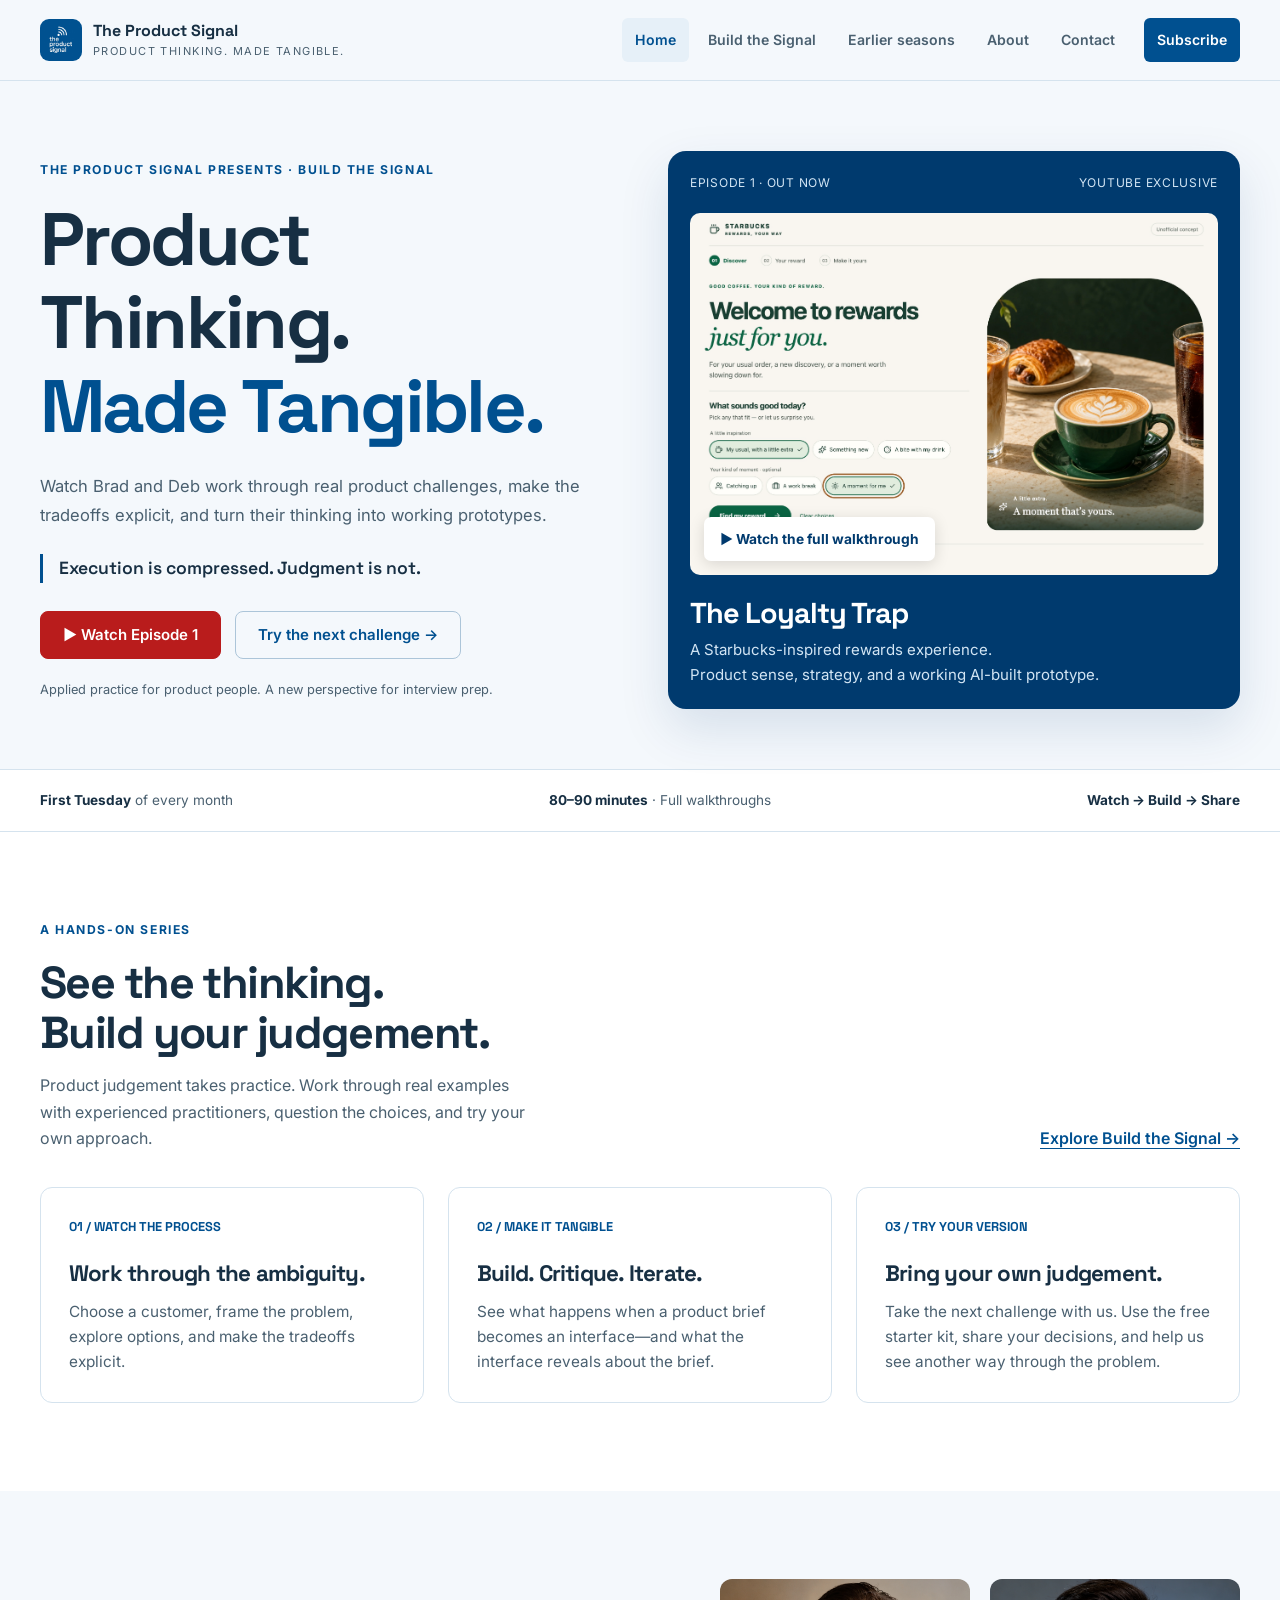
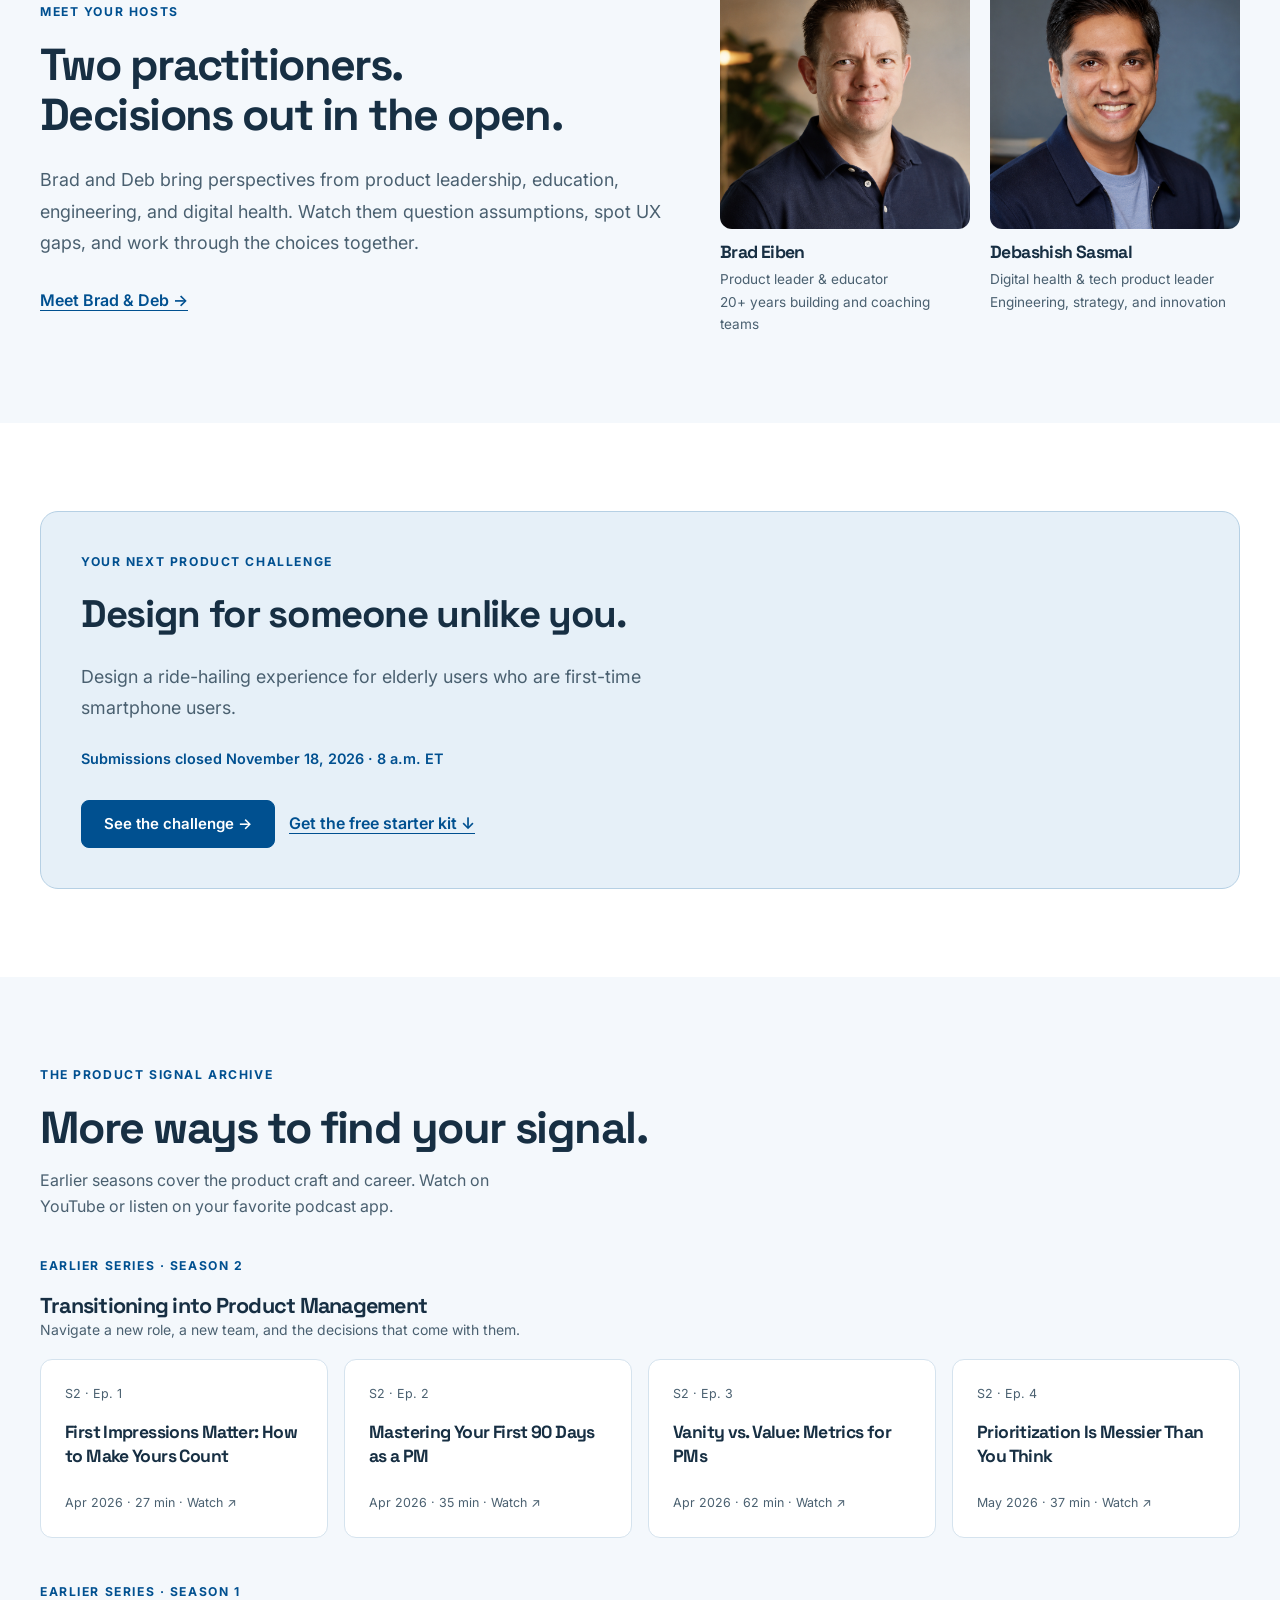
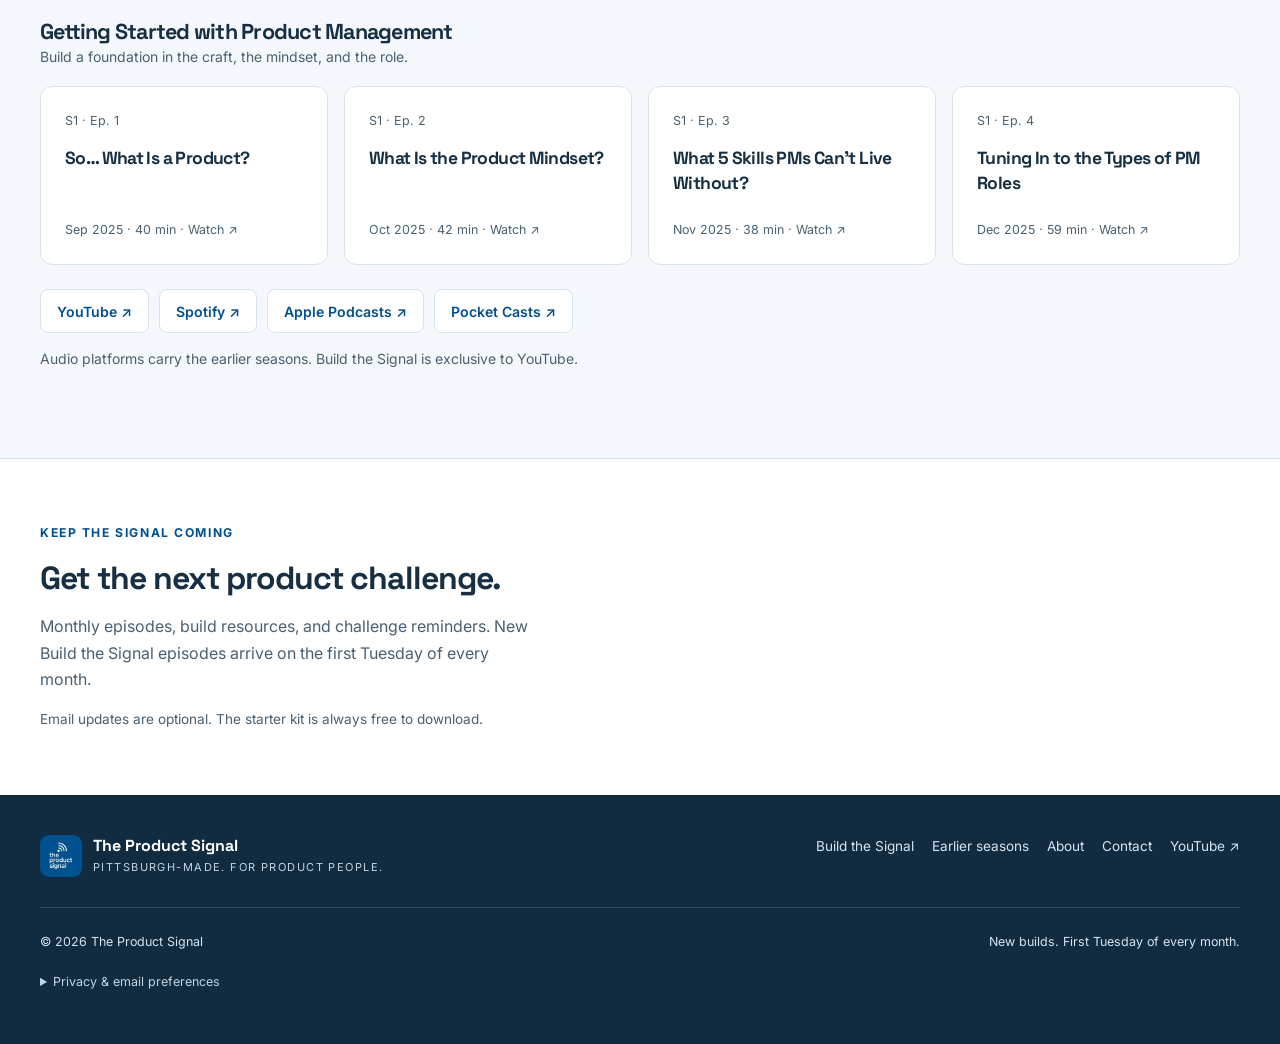
==== commit bdc79fd4: "Refine show and series positioning" ====
--- a/index.html
+++ b/index.html
@@ -3,12 +3,12 @@
 <head>
 <meta charset="UTF-8">
 <meta name="viewport" content="width=device-width, initial-scale=1">
-<title>The Product Signal | Product thinking, made tangible</title>
-<meta name="description" content="Watch Build the Signal: real product challenges, explicit tradeoffs, and AI-built prototypes with Brad and Deb. New episodes every first Tuesday.">
+<title>The Product Signal | Product Thinking. Made Tangible.</title>
+<meta name="description" content="Build product judgement with Brad and Deb through real challenges, explicit tradeoffs, and working prototypes. Watch, question, and build along.">
 <link rel="canonical" href="https://theproductsignal.com/">
 <meta property="og:type" content="website">
-<meta property="og:title" content="The Product Signal | Product thinking, made tangible">
-<meta property="og:description" content="Watch Build the Signal: real product challenges, explicit tradeoffs, and AI-built prototypes with Brad and Deb. New episodes every first Tuesday.">
+<meta property="og:title" content="The Product Signal | Product Thinking. Made Tangible.">
+<meta property="og:description" content="Build product judgement with Brad and Deb through real challenges, explicit tradeoffs, and working prototypes. Watch, question, and build along.">
 <meta property="og:url" content="https://theproductsignal.com/">
 <meta property="og:image" content="https://theproductsignal.com/imgs/ep1-step-1.jpg">
 <meta property="og:image:alt" content="Build the Signal Episode 1: a Starbucks-inspired rewards prototype">
@@ -32,7 +32,7 @@
 <div class="container nav-shell">
 <a class="brand" href="index.html">
 <img src="imgs/product-signal-logo.jpg" width="42" height="42" alt="">
-<span>The Product Signal<small>Product thinking, made tangible</small>
+<span>The Product Signal<small>Product Thinking. Made Tangible.</small>
 </span>
 </a>
 <nav class="desktop-nav" aria-label="Main navigation">
@@ -61,10 +61,10 @@
 <div class="container hero-grid">
 <div>
 <span class="eyebrow">The Product Signal presents · Build the Signal</span>
-<h1>Product thinking.<br>
-<span>Made tangible.</span>
+<h1>Product Thinking.<br>
+<span>Made Tangible.</span>
 </h1>
-<p class="lead">From product question to working prototype. Deb and Brad work through real product challenges, make the tradeoffs explicit, and use AI to turn their thinking into something you can interact with.</p>
+<p class="lead">Watch Brad and Deb work through real product challenges, make the tradeoffs explicit, and turn their thinking into working prototypes.</p>
 <p class="thesis">Execution is compressed. Judgment is not.</p>
 <div class="actions">
 <a href="https://www.youtube.com/watch?v=B1a7dNlCZrI" target="_blank" rel="noopener noreferrer" class="button youtube" data-watch-episode="1">▶ Watch Episode 1</a>
@@ -102,8 +102,8 @@
 <div class="section-intro">
 <div>
 <span class="eyebrow">A hands-on series</span>
-<h2>Take the thinking further.</h2>
-<p>What happens after a product sense interview ends? Follow the decisions all the way into an experience you can test and critique.</p>
+<h2>See the thinking.<br>Build your judgement.</h2>
+<p>Product judgement takes practice. Work through real examples with experienced practitioners, question the choices, and try your own approach.</p>
 </div>
 <a class="text-link" href="build-the-signal.html">Explore Build the Signal →</a>
 </div>
@@ -120,8 +120,8 @@
 </article>
 <article class="step">
 <span class="step-number">03 / TRY YOUR VERSION</span>
-<h3>Bring your own judgment.</h3>
-<p>Use the free starter kit for the next challenge. Share your prototype and the decisions behind it.</p>
+<h3>Bring your own judgement.</h3>
+<p>Take the next challenge with us. Use the free starter kit, share your decisions, and help us see another way through the problem.</p>
 </article>
 </div>
 </div>
--- a/site.css
+++ b/site.css
@@ -270,3 +270,5 @@
 @media(prefers-reduced-motion:reduce){html{scroll-behavior:auto}
 *,*::before,*::after{animation:none!important;transition:none!important}
 }
+
+.series-tagline{font-family:var(--heading);font-size:clamp(1.25rem,2.2vw,1.8rem);line-height:1.35;font-weight:600;letter-spacing:-.025em;color:var(--blue);margin-top:22px}
